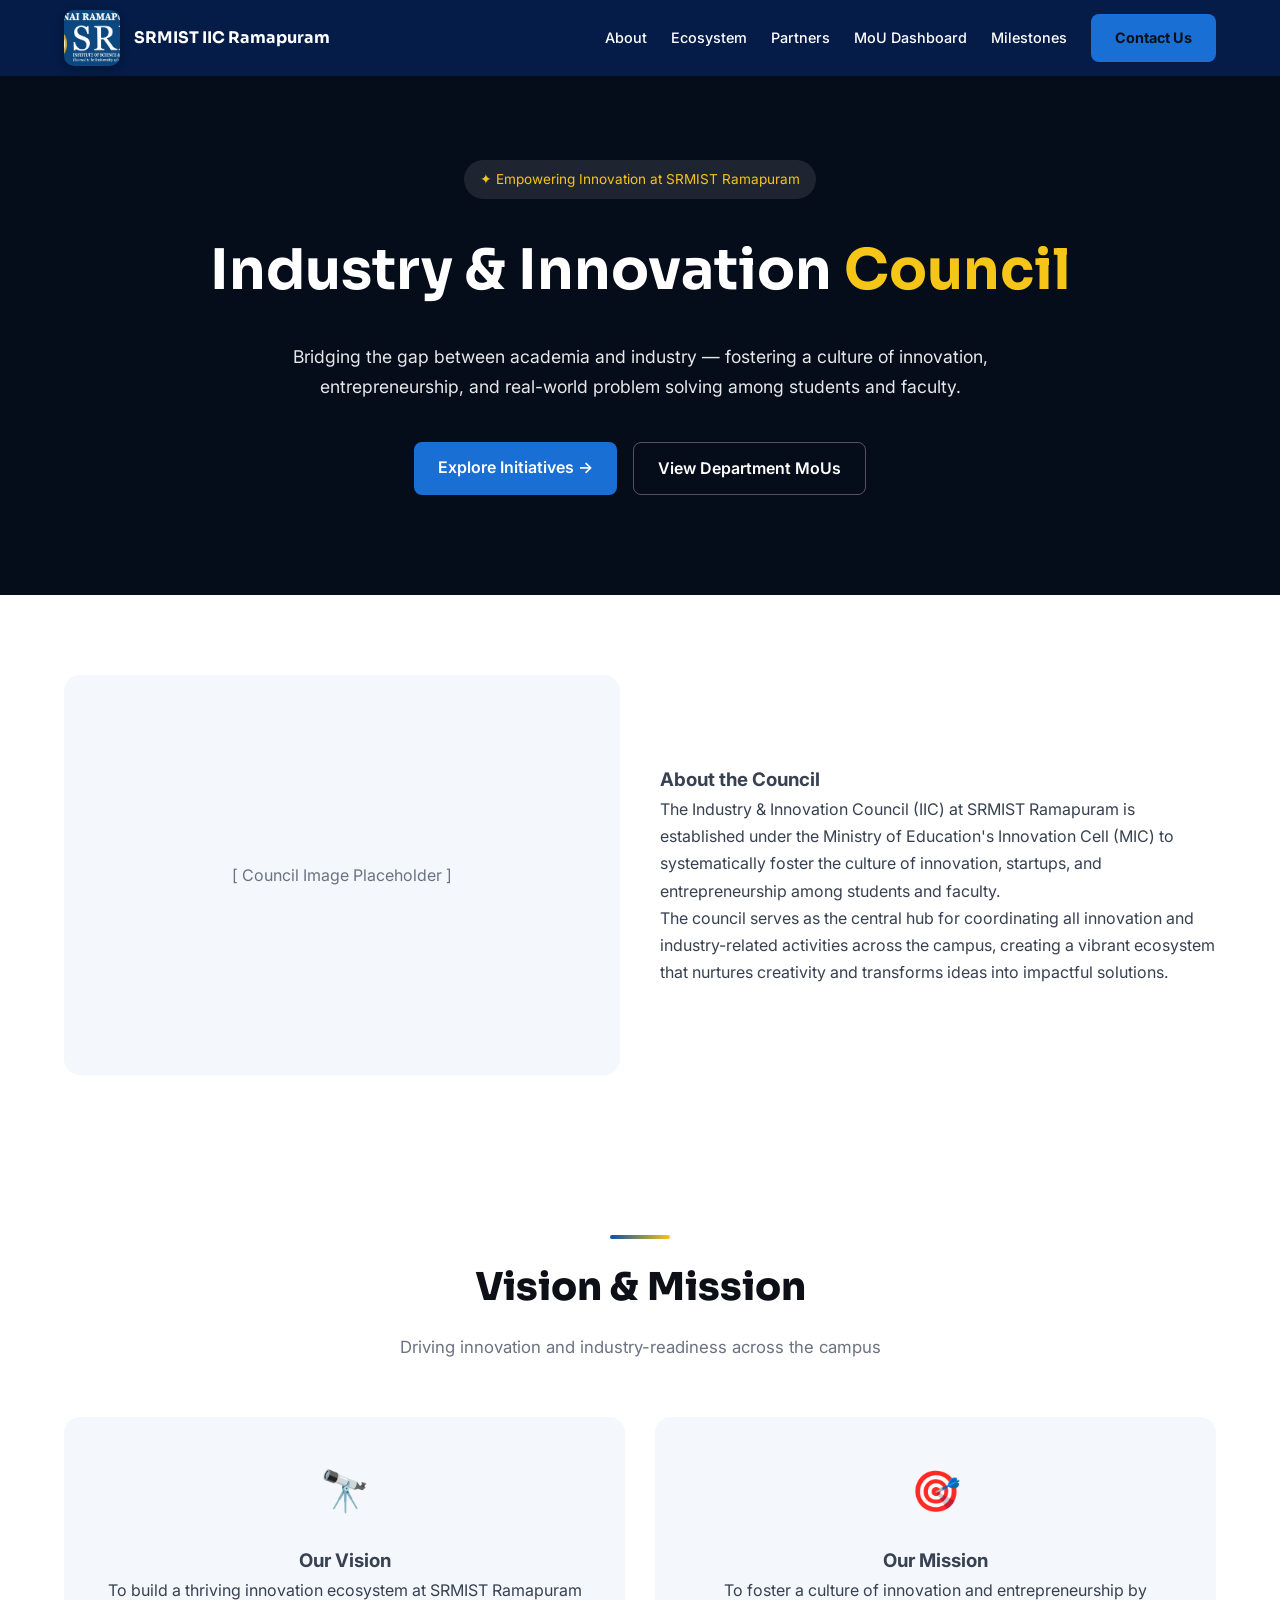
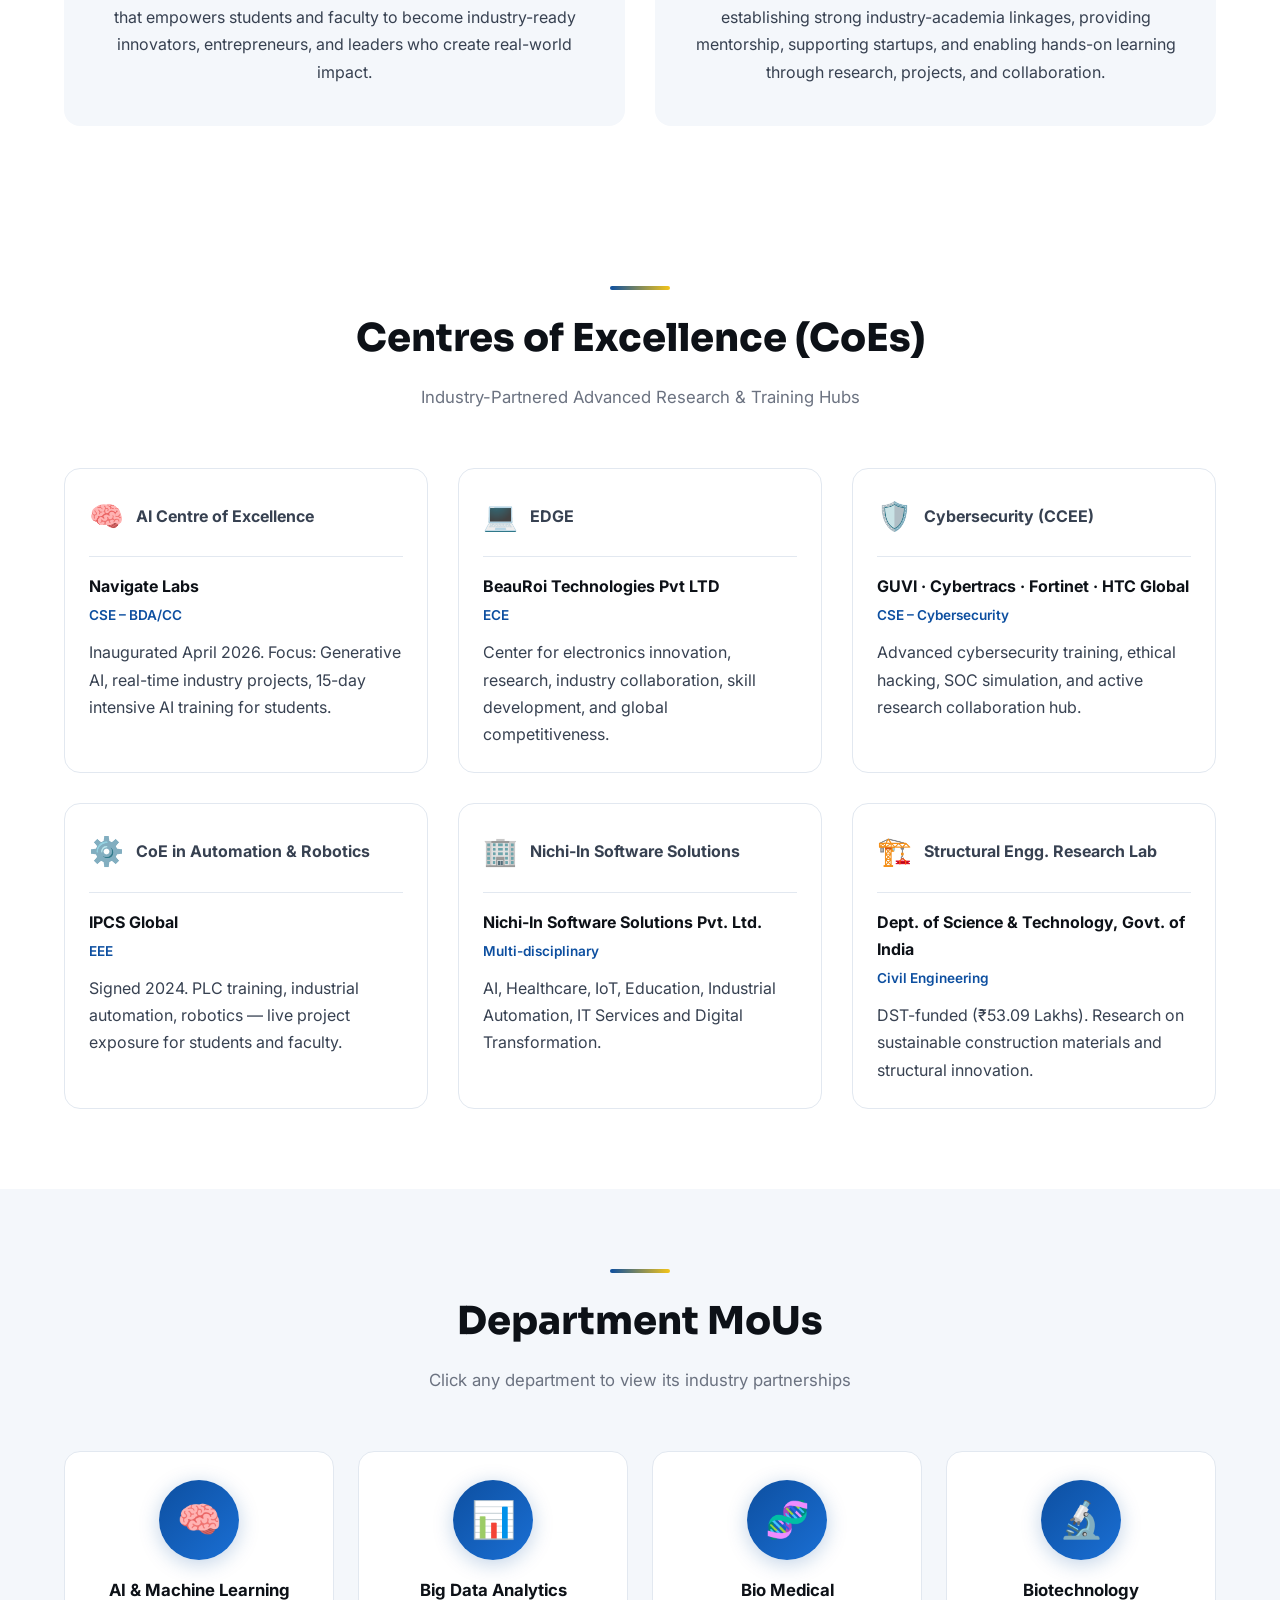
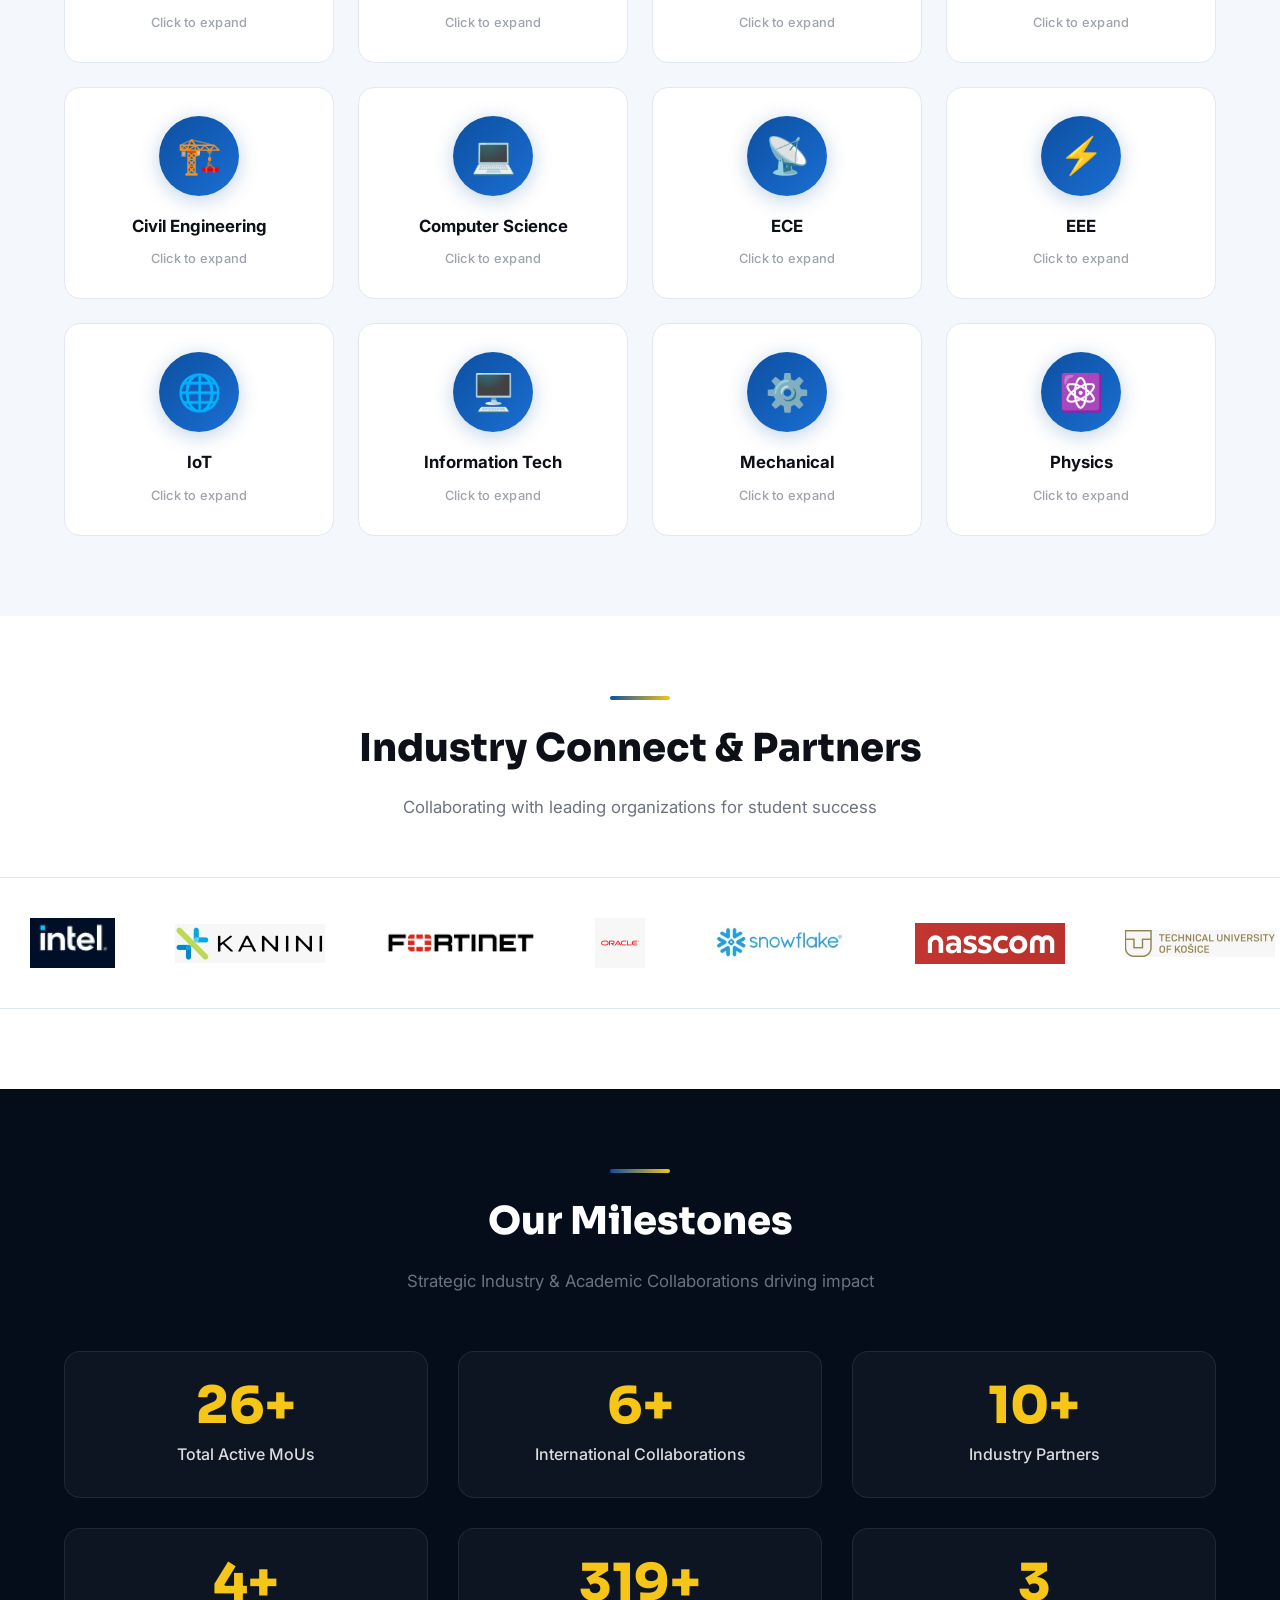
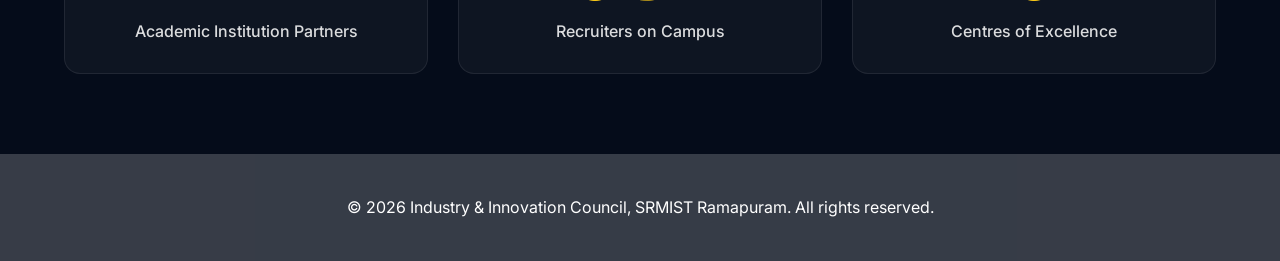
==== index.html @ f70f2ec6 "hello" ====
<!DOCTYPE html>
<html lang="en">
<head>
  <meta charset="UTF-8">
  <meta name="viewport" content="width=device-width, initial-scale=1.0">
  <title>Industry &amp; Innovation Council | SRMIST Ramapuram</title>
  <link href="https://fonts.googleapis.com/css2?family=Inter:wght@400;500;600;700&family=Sora:wght@700;800&display=swap" rel="stylesheet">
  <link rel="stylesheet" href="style.css">
</head>
<body>

  <!-- ===== NAVBAR ===== -->
  <nav class="navbar" id="navbar">
    <div class="container nav-container">
      <a href="#" class="nav-brand">
        <img src="WhatsApp Image 2026-09-23 at 2.41.13 PM.jpeg" alt="SRM Logo" class="nav-logo-img">
        <span>SRMIST IIC Ramapuram</span>
      </a>
      <div class="nav-links" id="navLinks">
        <a href="#about">About</a>
        <a href="#ecosystem">Ecosystem</a>
        <a href="#partners">Partners</a>
        <a href="#dept-dashboard">MoU Dashboard</a>
        <a href="#impact">Milestones</a>
        <a href="#contact" class="btn btn-primary nav-cta">Contact Us</a>
      </div>
    </div>
  </nav>

  <!-- ===== HERO ===== -->
  <section class="hero" id="hero">
    <div class="container">
      <div class="hero-content">
        <div class="hero-badge">✦ Empowering Innovation at SRMIST Ramapuram</div>
        <h1>Industry &amp; Innovation <span class="highlight">Council</span></h1>
        <p>Bridging the gap between academia and industry — fostering a culture of innovation, entrepreneurship, and real-world problem solving among students and faculty.</p>
        <div class="hero-buttons">
          <a href="#ecosystem" class="btn btn-primary">Explore Initiatives →</a>
          <a href="#dept-dashboard" class="btn btn-outline">View Department MoUs</a>
        </div>
      </div>
    </div>
  </section>

  <!-- ===== ABOUT ===== -->
  <section class="section about" id="about">
    <div class="container">
      <div class="about-grid">
        <div class="about-image-placeholder">[ Council Image Placeholder ]</div>
        <div class="about-text">
          <h3>About the Council</h3>
          <p>The Industry &amp; Innovation Council (IIC) at SRMIST Ramapuram is established under the Ministry of Education's Innovation Cell (MIC) to systematically foster the culture of innovation, startups, and entrepreneurship among students and faculty.</p>
          <p>The council serves as the central hub for coordinating all innovation and industry-related activities across the campus, creating a vibrant ecosystem that nurtures creativity and transforms ideas into impactful solutions.</p>
        </div>
      </div>
    </div>
  </section>

  <!-- ===== VISION & MISSION ===== -->
  <section class="section vision-mission" id="vision">
    <div class="container">
      <div class="section-header">
        <div class="accent-line"></div>
        <h2>Vision &amp; Mission</h2>
        <p>Driving innovation and industry-readiness across the campus</p>
      </div>
      <div class="vm-grid">
        <div class="vm-card">
          <div class="icon">🔭</div>
          <h3>Our Vision</h3>
          <p>To build a thriving innovation ecosystem at SRMIST Ramapuram that empowers students and faculty to become industry-ready innovators, entrepreneurs, and leaders who create real-world impact.</p>
        </div>
        <div class="vm-card">
          <div class="icon">🎯</div>
          <h3>Our Mission</h3>
          <p>To foster a culture of innovation and entrepreneurship by establishing strong industry-academia linkages, providing mentorship, supporting startups, and enabling hands-on learning through research, projects, and collaboration.</p>
        </div>
      </div>
    </div>
  </section>

  <!-- ===== ECOSYSTEM ===== -->
  <section class="section ecosystem" id="ecosystem">
    <div class="container">
      <div class="section-header">
        <div class="accent-line"></div>
        <h2>Centres of Excellence (CoEs)</h2>
        <p>Industry-Partnered Advanced Research &amp; Training Hubs</p>
      </div>
      <div class="eco-grid">
        <div class="eco-card coe-card">
          <div class="coe-header coe-purple"><div class="eco-icon">🧠</div><h4>AI Centre of Excellence</h4></div>
          <div class="coe-body"><div class="coe-partner">Navigate Labs</div><div class="coe-dept">CSE – BDA/CC</div><p>Inaugurated April 2026. Focus: Generative AI, real-time industry projects, 15-day intensive AI training for students.</p></div>
        </div>
        <div class="eco-card coe-card">
          <div class="coe-header coe-blue"><div class="eco-icon">💻</div><h4>EDGE</h4></div>
          <div class="coe-body"><div class="coe-partner">BeauRoi Technologies Pvt LTD</div><div class="coe-dept">ECE</div><p>Center for electronics innovation, research, industry collaboration, skill development, and global competitiveness.</p></div>
        </div>
        <div class="eco-card coe-card">
          <div class="coe-header coe-orange"><div class="eco-icon">🛡️</div><h4>Cybersecurity (CCEE)</h4></div>
          <div class="coe-body"><div class="coe-partner">GUVI · Cybertracs · Fortinet · HTC Global</div><div class="coe-dept">CSE – Cybersecurity</div><p>Advanced cybersecurity training, ethical hacking, SOC simulation, and active research collaboration hub.</p></div>
        </div>
        <div class="eco-card coe-card">
          <div class="coe-header coe-yellow"><div class="eco-icon">⚙️</div><h4>CoE in Automation &amp; Robotics</h4></div>
          <div class="coe-body"><div class="coe-partner">IPCS Global</div><div class="coe-dept">EEE</div><p>Signed 2024. PLC training, industrial automation, robotics — live project exposure for students and faculty.</p></div>
        </div>
        <div class="eco-card coe-card">
          <div class="coe-header coe-teal"><div class="eco-icon">🏢</div><h4>Nichi-In Software Solutions</h4></div>
          <div class="coe-body"><div class="coe-partner">Nichi-In Software Solutions Pvt. Ltd.</div><div class="coe-dept">Multi-disciplinary</div><p>AI, Healthcare, IoT, Education, Industrial Automation, IT Services and Digital Transformation.</p></div>
        </div>
        <div class="eco-card coe-card">
          <div class="coe-header coe-red"><div class="eco-icon">🏗️</div><h4>Structural Engg. Research Lab</h4></div>
          <div class="coe-body"><div class="coe-partner">Dept. of Science &amp; Technology, Govt. of India</div><div class="coe-dept">Civil Engineering</div><p>DST-funded (₹53.09 Lakhs). Research on sustainable construction materials and structural innovation.</p></div>
        </div>
      </div>
    </div>
  </section>

  <!-- ===== DEPT DASHBOARD ===== -->
  <section class="section dashboard-section" id="dept-dashboard">
    <div class="container">
      <div class="section-header">
        <div class="accent-line"></div>
        <h2>Department MoUs</h2>
        <p>Click any department to view its industry partnerships</p>
      </div>

      <div id="dept-grid-view" class="dept-card-grid">

        <!-- AIML -->
        <div class="dept-box" id="box-AIML">
          <div class="dept-box-header" onclick="toggleDeptBox('box-AIML')">
            <div class="dept-icon-circle">🧠</div>
            <h4>AI &amp; Machine Learning</h4>
            <div class="close-hint">Click to expand</div>
          </div>
          <div class="dept-expand-content">
            <div class="table-container">
              <table class="mou-table">
                <thead><tr><th>Logo</th><th>Company</th><th>About</th><th>MoU Signed</th><th>Status</th></tr></thead>
                <tbody>
                  <tr><td><img src="Images/AIML/WhatsApp Image 2026-09-23 at 12.13.36 PM.jpeg" alt="Intel"></td><td>Intel</td><td>Leading semiconductor and computing innovation.</td><td>2024</td><td><span class="status s-green">Active</span></td></tr>
                  <tr><td><img src="Images/AIML/WhatsApp Image 2026-09-23 at 12.13.44 PM (1).jpeg" alt="Kanini"></td><td>Kanini</td><td>Software solutions and digital transformation.</td><td>2025</td><td><span class="status s-green">Active</span></td></tr>
                  <tr><td><img src="Images/AIML/WhatsApp Image 2026-09-23 at 12.13.44 PM.jpeg" alt="FocusR"></td><td>FocusR</td><td>AI focused tech solutions.</td><td>2026</td><td><span class="status s-green">Active</span></td></tr>
                  <tr><td><img src="Images/AIML/WhatsApp Image 2026-09-23 at 2.12.09 PM.jpeg" alt="Zensar"></td><td>Zensar</td><td>Global IT services and consulting.</td><td>2023</td><td><span class="status s-green">Active</span></td></tr>
                </tbody>
              </table>
            </div>
          </div>
        </div>

        <!-- BDA -->
        <div class="dept-box" id="box-BDA">
          <div class="dept-box-header" onclick="toggleDeptBox('box-BDA')">
            <div class="dept-icon-circle">📊</div>
            <h4>Big Data Analytics</h4>
            <div class="close-hint">Click to expand</div>
          </div>
          <div class="dept-expand-content">
            <div class="table-container">
              <table class="mou-table">
                <thead><tr><th>Logo</th><th>Company</th><th>About</th><th>MoU Signed</th><th>Status</th></tr></thead>
                <tbody>
                  <tr><td><img src="Images/BDA/WhatsApp Image 2026-09-23 at 1.42.13 PM.jpeg" alt="BDA Partner"></td><td>BDA Partner</td><td>Specialized data solutions.</td><td>2024</td><td><span class="status s-green">Active</span></td></tr>
                  <tr><td><img src="Images/BDA/WhatsApp Image 2026-09-23 at 1.42.14 PM.jpeg" alt="IAT Solutions"></td><td>IAT Solutions</td><td>Information and analytics consulting.</td><td>2025</td><td><span class="status s-green">Active</span></td></tr>
                  <tr><td><img src="Images/BDA/WhatsApp Image 2026-09-23 at 1.57.13 PM.jpeg" alt="Snowflake"></td><td>Snowflake</td><td>Cloud data platform provider.</td><td>2026</td><td><span class="status s-green">Active</span></td></tr>
                </tbody>
              </table>
            </div>
          </div>
        </div>

        <!-- Biomedical -->
        <div class="dept-box" id="box-Biomedical">
          <div class="dept-box-header" onclick="toggleDeptBox('box-Biomedical')">
            <div class="dept-icon-circle">🧬</div>
            <h4>Bio Medical</h4>
            <div class="close-hint">Click to expand</div>
          </div>
          <div class="dept-expand-content">
            <div class="table-container">
              <table class="mou-table">
                <thead><tr><th>Logo</th><th>Company</th><th>About</th><th>MoU Signed</th><th>Status</th></tr></thead>
                <tbody>
                  <tr><td><img src="Images/bio medical/WhatsApp Image 2026-09-23 at 1.41.56 PM.jpeg" alt="Atheenapandian"></td><td>Atheenapandian</td><td>Medical technology provider.</td><td>2024</td><td><span class="status s-green">Active</span></td></tr>
                  <tr><td><img src="Images/bio medical/WhatsApp Image 2026-09-23 at 1.41.56 PM (1).jpeg" alt="Biovision"></td><td>Biovision Medical Systems</td><td>Medical imaging and solutions.</td><td>2025</td><td><span class="status s-green">Active</span></td></tr>
                  <tr><td><img src="Images/bio medical/WhatsApp Image 2026-09-23 at 1.41.57 PM.jpeg" alt="TMI Systems"></td><td>TMI Systems</td><td>Healthcare tech integration.</td><td>2026</td><td><span class="status s-green">Active</span></td></tr>
                  <tr><td><img src="Images/bio medical/WhatsApp Image 2026-09-23 at 1.41.57 PM (1).jpeg" alt="AcadiCell"></td><td>AcadiCell</td><td>Cellular research and biomedics.</td><td>2024</td><td><span class="status s-green">Active</span></td></tr>
                  <tr><td><img src="Images/bio medical/WhatsApp Image 2026-09-23 at 1.41.57 PM (2).jpeg" alt="Cyrix Healthcare"></td><td>Cyrix Healthcare</td><td>Innovative healthcare technology.</td><td>2025</td><td><span class="status s-green">Active</span></td></tr>
                </tbody>
              </table>
            </div>
          </div>
        </div>

        <!-- Biotech -->
        <div class="dept-box" id="box-Biotech">
          <div class="dept-box-header" onclick="toggleDeptBox('box-Biotech')">
            <div class="dept-icon-circle">🔬</div>
            <h4>Biotechnology</h4>
            <div class="close-hint">Click to expand</div>
          </div>
          <div class="dept-expand-content">
            <div class="table-container">
              <table class="mou-table">
                <thead><tr><th>Logo</th><th>Company</th><th>About</th><th>MoU Signed</th><th>Status</th></tr></thead>
                <tbody>
                  <tr><td><img src="Images/Biotech/WhatsApp Image 2026-09-23 at 1.41.44 PM.jpeg" alt="MTRL"></td><td>Micro Therapeutic Research Labs</td><td>Advanced therapeutic research.</td><td>2024</td><td><span class="status s-green">Active</span></td></tr>
                  <tr><td><img src="Images/Biotech/WhatsApp Image 2026-09-23 at 1.41.44 PM (1).jpeg" alt="SIM"></td><td>SIM Infosystems</td><td>Biotech information systems.</td><td>2025</td><td><span class="status s-green">Active</span></td></tr>
                  <tr><td><img src="Images/Biotech/WhatsApp Image 2026-09-23 at 1.41.45 PM.jpeg" alt="GeneX"></td><td>GeneX</td><td>Genetics and bioinformatics.</td><td>2026</td><td><span class="status s-green">Active</span></td></tr>
                  <tr><td><img src="Images/Biotech/WhatsApp Image 2026-09-23 at 1.41.45 PM (1).jpeg" alt="Bioneemtec"></td><td>Bioneemtec</td><td>Bio-agricultural technology.</td><td>2025</td><td><span class="status s-green">Active</span></td></tr>
                </tbody>
              </table>
            </div>
          </div>
        </div>

        <!-- Civil -->
        <div class="dept-box" id="box-Civil">
          <div class="dept-box-header" onclick="toggleDeptBox('box-Civil')">
            <div class="dept-icon-circle">🏗️</div>
            <h4>Civil Engineering</h4>
            <div class="close-hint">Click to expand</div>
          </div>
          <div class="dept-expand-content">
            <div class="table-container">
              <table class="mou-table">
                <thead><tr><th>Logo</th><th>Company</th><th>About</th><th>MoU Signed</th><th>Status</th></tr></thead>
                <tbody>
                  <tr><td><img src="Images/civil/WhatsApp Image 2026-09-23 at 12.03.24 PM.jpeg" alt="IIT Madras"></td><td>IIT Madras</td><td>Leading technical institute.</td><td>2024</td><td><span class="status s-green">Active</span></td></tr>
                  <tr><td><img src="Images/civil/WhatsApp Image 2026-09-23 at 12.03.24 PM (2).jpeg" alt="TN Govt"></td><td>Tamil Nadu Government</td><td>State infrastructure projects.</td><td>2025</td><td><span class="status s-green">Active</span></td></tr>
                  <tr><td><img src="Images/civil/WhatsApp Image 2026-09-23 at 12.03.24 PM (3).jpeg" alt="CMIT"></td><td>CMIT</td><td>Construction and structural testing.</td><td>2026</td><td><span class="status s-green">Active</span></td></tr>
                  <tr><td><img src="Images/civil/WhatsApp Image 2026-09-23 at 12.03.24 PM (4).jpeg" alt="Adani"></td><td>Adani</td><td>Global infrastructure conglomerate.</td><td>2025</td><td><span class="status s-green">Active</span></td></tr>
                </tbody>
              </table>
            </div>
          </div>
        </div>

        <!-- CS -->
        <div class="dept-box" id="box-CS">
          <div class="dept-box-header" onclick="toggleDeptBox('box-CS')">
            <div class="dept-icon-circle">💻</div>
            <h4>Computer Science</h4>
            <div class="close-hint">Click to expand</div>
          </div>
          <div class="dept-expand-content">
            <div class="table-container">
              <table class="mou-table">
                <thead><tr><th>Logo</th><th>Company</th><th>About</th><th>MoU Signed</th><th>Status</th></tr></thead>
                <tbody>
                  <tr><td><img src="Images/CS/WhatsApp Image 2026-09-23 at 2.02.52 PM.jpeg" alt="Fortinet"></td><td>Fortinet</td><td>Global cybersecurity leader.</td><td>2024</td><td><span class="status s-green">Active</span></td></tr>
                  <tr><td><img src="Images/CS/WhatsApp Image 2026-09-23 at 2.04.56 PM.jpeg" alt="Cybertracs"></td><td>Cybertracs</td><td>Security operations and monitoring.</td><td>2025</td><td><span class="status s-green">Active</span></td></tr>
                  <tr><td><img src="Images/CS/WhatsApp Image 2026-09-23 at 2.05.47 PM.jpeg" alt="GUVI"></td><td>GUVI</td><td>EdTech platform for tech skills.</td><td>2026</td><td><span class="status s-green">Active</span></td></tr>
                  <tr><td><img src="Images/CSBS/WhatsApp Image 2026-09-23 at 12.15.42 PM (1).jpeg" alt="RDPL"></td><td>RDPL</td><td>Business systems solutions.</td><td>2025</td><td><span class="status s-green">Active</span></td></tr>
                  <tr><td><img src="Images/CSC/WhatsApp Image 2026-09-23 at 2.11.23 PM.jpeg" alt="ATRIBS"></td><td>ATRIBS</td><td>Software consulting group.</td><td>2025</td><td><span class="status s-green">Active</span></td></tr>
                </tbody>
              </table>
            </div>
          </div>
        </div>

        <!-- ECE -->
        <div class="dept-box" id="box-ECE">
          <div class="dept-box-header" onclick="toggleDeptBox('box-ECE')">
            <div class="dept-icon-circle">📡</div>
            <h4>ECE</h4>
            <div class="close-hint">Click to expand</div>
          </div>
          <div class="dept-expand-content">
            <div class="table-container">
              <table class="mou-table">
                <thead><tr><th>Logo</th><th>Company</th><th>About</th><th>MoU Signed</th><th>Status</th></tr></thead>
                <tbody>
                  <tr><td><img src="Images/ECE/WhatsApp Image 2026-09-23 at 1.42.24 PM.jpeg" alt="Nasscom Foundation"></td><td>Nasscom Foundation</td><td>Tech industry association body.</td><td>2024</td><td><span class="status s-green">Active</span></td></tr>
                  <tr><td><img src="Images/ECE/WhatsApp Image 2026-09-23 at 1.47.58 PM.jpeg" alt="BlueCloud"></td><td>BlueCloud</td><td>Cloud and communication networks.</td><td>2025</td><td><span class="status s-green">Active</span></td></tr>
                </tbody>
              </table>
            </div>
          </div>
        </div>

        <!-- EEE -->
        <div class="dept-box" id="box-EEE">
          <div class="dept-box-header" onclick="toggleDeptBox('box-EEE')">
            <div class="dept-icon-circle">⚡</div>
            <h4>EEE</h4>
            <div class="close-hint">Click to expand</div>
          </div>
          <div class="dept-expand-content">
            <div class="table-container">
              <table class="mou-table">
                <thead><tr><th>Logo</th><th>Company</th><th>About</th><th>MoU Signed</th><th>Status</th></tr></thead>
                <tbody>
                  <tr><td><img src="Images/EEE/Nasscon.jpeg" alt="Nasscom"></td><td>Nasscom</td><td>Tech industry association body.</td><td>2023</td><td><span class="status s-green">Active</span></td></tr>
                  <tr><td><img src="Images/EEE/retech.jpeg" alt="Retech"></td><td>Retech Solutions</td><td>Electrical tech services.</td><td>2024</td><td><span class="status s-green">Active</span></td></tr>
                  <tr><td><img src="Images/EEE/WhatsApp Image 2026-09-23 at 1.42.33 PM.jpeg" alt="Epical"></td><td>Epical Layouts</td><td>PCB and circuit layouts.</td><td>2024</td><td><span class="status s-green">Active</span></td></tr>
                  <tr><td><img src="Images/EEE/WhatsApp Image 2026-09-23 at 1.42.33 PM (1).jpeg" alt="BeauRoi"></td><td>BeauRoi</td><td>Automation and manufacturing.</td><td>2025</td><td><span class="status s-green">Active</span></td></tr>
                  <tr><td><img src="Images/EEE/WhatsApp Image 2026-09-23 at 1.42.33 PM (2).jpeg" alt="Elmec"></td><td>Elmec Speciality Heaters</td><td>Industrial heating solutions.</td><td>2025</td><td><span class="status s-green">Active</span></td></tr>
                  <tr><td><img src="Images/EEE/WhatsApp Image 2026-09-23 at 1.42.33 PM (3).jpeg" alt="BSNL"></td><td>BSNL</td><td>Telecom network operator.</td><td>2023</td><td><span class="status s-green">Active</span></td></tr>
                  <tr><td><img src="Images/EEE/WhatsApp Image 2026-09-23 at 1.42.34 PM.jpeg" alt="MiBot"></td><td>MiBot Ventures</td><td>Robotics hardware solutions.</td><td>2026</td><td><span class="status s-green">Active</span></td></tr>
                  <tr><td><img src="Images/EEE/WhatsApp Image 2026-09-23 at 1.42.34 PM (2).jpeg" alt="BuSoft"></td><td>BuSoft Tech</td><td>Embedded systems tech.</td><td>2026</td><td><span class="status s-green">Active</span></td></tr>
                  <tr><td><img src="Images/EEE/WhatsApp Image 2026-09-23 at 1.42.35 PM.jpeg" alt="AGIIT"></td><td>AGIIT</td><td>Industrial tech training.</td><td>2025</td><td><span class="status s-green">Active</span></td></tr>
                  <tr><td><img src="Images/EEE/WhatsApp Image 2026-09-23 at 1.42.35 PM (1).jpeg" alt="IPCS Global"></td><td>IPCS Global</td><td>Industrial automation hub.</td><td>2024</td><td><span class="status s-green">Active</span></td></tr>
                </tbody>
              </table>
            </div>
          </div>
        </div>

        <!-- IOT -->
        <div class="dept-box" id="box-IOT">
          <div class="dept-box-header" onclick="toggleDeptBox('box-IOT')">
            <div class="dept-icon-circle">🌐</div>
            <h4>IoT</h4>
            <div class="close-hint">Click to expand</div>
          </div>
          <div class="dept-expand-content">
            <div class="table-container">
              <table class="mou-table">
                <thead><tr><th>Logo</th><th>Company</th><th>About</th><th>MoU Signed</th><th>Status</th></tr></thead>
                <tbody>
                  <tr><td><img src="Images/IOT/WhatsApp Image 2026-09-23 at 12.15.42 PM.jpeg" alt="XYMA"></td><td>XYMA Analytics</td><td>Industrial IoT and sensor tech.</td><td>2025</td><td><span class="status s-green">Active</span></td></tr>
                </tbody>
              </table>
            </div>
          </div>
        </div>

        <!-- IT -->
        <div class="dept-box" id="box-IT">
          <div class="dept-box-header" onclick="toggleDeptBox('box-IT')">
            <div class="dept-icon-circle">🖥️</div>
            <h4>Information Tech</h4>
            <div class="close-hint">Click to expand</div>
          </div>
          <div class="dept-expand-content">
            <div class="table-container">
              <table class="mou-table">
                <thead><tr><th>Logo</th><th>Company</th><th>About</th><th>MoU Signed</th><th>Status</th></tr></thead>
                <tbody>
                  <tr><td><img src="Images/IT/WhatsApp Image 2026-09-23 at 1.56.47 PM.jpeg" alt="Oracle"></td><td>Oracle</td><td>Global cloud and database leader.</td><td>2024</td><td><span class="status s-green">Active</span></td></tr>
                  <tr><td><img src="Images/IT/WhatsApp Image 2026-09-23 at 12.18.39 PM.jpeg" alt="Snowflake"></td><td>Snowflake</td><td>Cloud data platform.</td><td>2025</td><td><span class="status s-green">Active</span></td></tr>
                  <tr><td><img src="Images/IT/WhatsApp Image 2026-09-23 at 12.21.46 PM.jpeg" alt="Genesys"></td><td>Genesys</td><td>Customer experience software.</td><td>2024</td><td><span class="status s-green">Active</span></td></tr>
                  <tr><td><img src="Images/IT/WhatsApp Image 2026-09-23 at 12.21.46 PM (2).jpeg" alt="MongoDB"></td><td>MongoDB</td><td>NoSQL database technology.</td><td>2025</td><td><span class="status s-green">Active</span></td></tr>
                  <tr><td><img src="Images/IT/WhatsApp Image 2026-09-23 at 12.21.46 PM (3).jpeg" alt="NIELIT"></td><td>NIELIT</td><td>National tech certification.</td><td>2026</td><td><span class="status s-green">Active</span></td></tr>
                  <tr><td><img src="Images/IT/WhatsApp Image 2026-09-23 at 12.21.46 PM (4).jpeg" alt="Samsung Research"></td><td>Samsung Research</td><td>R&amp;D center for Samsung electronics.</td><td>2023</td><td><span class="status s-green">Active</span></td></tr>
                </tbody>
              </table>
            </div>
          </div>
        </div>

        <!-- Mech -->
        <div class="dept-box" id="box-Mech">
          <div class="dept-box-header" onclick="toggleDeptBox('box-Mech')">
            <div class="dept-icon-circle">⚙️</div>
            <h4>Mechanical</h4>
            <div class="close-hint">Click to expand</div>
          </div>
          <div class="dept-expand-content">
            <div class="table-container">
              <table class="mou-table">
                <thead><tr><th>Logo</th><th>Company</th><th>About</th><th>MoU Signed</th><th>Status</th></tr></thead>
                <tbody>
                  <tr><td><img src="Images/Mech/WhatsApp Image 2026-09-23 at 12.08.47 PM.jpeg" alt="TU Kosice"></td><td>Technical University of Košice</td><td>International academic collaboration.</td><td>2023</td><td><span class="status s-green">Active</span></td></tr>
                  <tr><td><img src="Images/Mech/WhatsApp Image 2026-09-23 at 12.08.47 PM (1).jpeg" alt="EMLR"></td><td>EMLR</td><td>Mechanical R&amp;D solutions.</td><td>2024</td><td><span class="status s-green">Active</span></td></tr>
                  <tr><td><img src="Images/Mech/WhatsApp Image 2026-09-23 at 12.08.47 PM (2).jpeg" alt="Zikshaa"></td><td>Zikshaa</td><td>Skill training in engineering.</td><td>2025</td><td><span class="status s-green">Active</span></td></tr>
                  <tr><td><img src="Images/Mech/WhatsApp Image 2026-09-23 at 12.08.47 PM (3).jpeg" alt="CMTI"></td><td>Central Mfg Technology Institute</td><td>Advanced manufacturing tech.</td><td>2026</td><td><span class="status s-green">Active</span></td></tr>
                </tbody>
              </table>
            </div>
          </div>
        </div>

        <!-- Physics -->
        <div class="dept-box" id="box-Physics">
          <div class="dept-box-header" onclick="toggleDeptBox('box-Physics')">
            <div class="dept-icon-circle">⚛️</div>
            <h4>Physics</h4>
            <div class="close-hint">Click to expand</div>
          </div>
          <div class="dept-expand-content">
            <div class="table-container">
              <table class="mou-table">
                <thead><tr><th>Logo</th><th>Company</th><th>About</th><th>MoU Signed</th><th>Status</th></tr></thead>
                <tbody>
                  <tr><td><img src="Images/Physics/WhatsApp Image 2026-09-23 at 2.09.18 PM.jpeg" alt="IISc"></td><td>Indian Institute of Science</td><td>Premier scientific research institution.</td><td>2024</td><td><span class="status s-green">Active</span></td></tr>
                </tbody>
              </table>
            </div>
          </div>
        </div>

      </div><!-- end dept-card-grid -->
    </div>
  </section>

  <!-- ===== PARTNERS MARQUEE ===== -->
  <section class="section partners" id="partners">
    <div class="container">
      <div class="section-header">
        <div class="accent-line"></div>
        <h2>Industry Connect &amp; Partners</h2>
        <p>Collaborating with leading organizations for student success</p>
      </div>
    </div>
    <div class="marquee-wrapper">
      <div class="marquee-track marquee-left">
        <div class="marquee-content">
          <div class="partner-logo"><img src="Images/AIML/WhatsApp Image 2026-09-23 at 12.13.36 PM.jpeg" alt="Intel"></div>
          <div class="partner-logo"><img src="Images/AIML/WhatsApp Image 2026-09-23 at 12.13.44 PM (1).jpeg" alt="Kanini"></div>
          <div class="partner-logo"><img src="Images/CS/WhatsApp Image 2026-09-23 at 2.02.52 PM.jpeg" alt="Fortinet"></div>
          <div class="partner-logo"><img src="Images/IT/WhatsApp Image 2026-09-23 at 1.56.47 PM.jpeg" alt="Oracle"></div>
          <div class="partner-logo"><img src="Images/IT/WhatsApp Image 2026-09-23 at 12.18.39 PM.jpeg" alt="Snowflake"></div>
          <div class="partner-logo"><img src="Images/EEE/Nasscon.jpeg" alt="Nasscom"></div>
          <div class="partner-logo"><img src="Images/Mech/WhatsApp Image 2026-09-23 at 12.08.47 PM.jpeg" alt="TU Kosice"></div>
        </div>
        <div class="marquee-content" aria-hidden="true">
          <div class="partner-logo"><img src="Images/AIML/WhatsApp Image 2026-09-23 at 12.13.36 PM.jpeg" alt="Intel"></div>
          <div class="partner-logo"><img src="Images/AIML/WhatsApp Image 2026-09-23 at 12.13.44 PM (1).jpeg" alt="Kanini"></div>
          <div class="partner-logo"><img src="Images/CS/WhatsApp Image 2026-09-23 at 2.02.52 PM.jpeg" alt="Fortinet"></div>
          <div class="partner-logo"><img src="Images/IT/WhatsApp Image 2026-09-23 at 1.56.47 PM.jpeg" alt="Oracle"></div>
          <div class="partner-logo"><img src="Images/IT/WhatsApp Image 2026-09-23 at 12.18.39 PM.jpeg" alt="Snowflake"></div>
          <div class="partner-logo"><img src="Images/EEE/Nasscon.jpeg" alt="Nasscom"></div>
          <div class="partner-logo"><img src="Images/Mech/WhatsApp Image 2026-09-23 at 12.08.47 PM.jpeg" alt="TU Kosice"></div>
        </div>
      </div>
    </div>
  </section>

  <!-- ===== IMPACT ===== -->
  <section class="section impact" id="impact">
    <div class="container">
      <div class="section-header">
        <div class="accent-line"></div>
        <h2>Our Milestones</h2>
        <p>Strategic Industry &amp; Academic Collaborations driving impact</p>
      </div>
      <div class="impact-grid">
        <div class="impact-item"><div class="impact-number" data-target="50" data-suffix="+">0</div><div class="impact-label">Total Active MoUs</div></div>
        <div class="impact-item"><div class="impact-number" data-target="12" data-suffix="+">0</div><div class="impact-label">International Collaborations</div></div>
        <div class="impact-item"><div class="impact-number" data-target="20" data-suffix="+">0</div><div class="impact-label">Industry Partners</div></div>
        <div class="impact-item"><div class="impact-number" data-target="8" data-suffix="+">0</div><div class="impact-label">Academic Institution Partners</div></div>
        <div class="impact-item"><div class="impact-number" data-target="625" data-suffix="+">0</div><div class="impact-label">Recruiters on Campus</div></div>
        <div class="impact-item"><div class="impact-number" data-target="6" data-suffix="">0</div><div class="impact-label">Centres of Excellence</div></div>
      </div>
    </div>
  </section>

  <!-- ===== FOOTER ===== -->
  <footer class="footer">
    <div class="container">
      <p>&copy; 2026 Industry &amp; Innovation Council, SRMIST Ramapuram. All rights reserved.</p>
    </div>
  </footer>

  <script src="script.js"></script>
</body>
</html>
---- style.css ----
/* ===== VARIABLES ===== */
:root {
  --primary: #0D4FA0;
  --primary-dark: #061E4A;
  --primary-light: #1A6FD4;
  --accent: #F5C518;
  --dark-bg: #050C1A;
  --light-bg: #F4F7FB;
  --white: #FFFFFF;
  --text-dark: #0D1117;
  --text-body: #374151;
  --text-muted: #6B7280;
  --border: #E2E8F0;
  --navy: #10243e;
  --blue: #2563eb;
  --green: #16a34a;
}

* { box-sizing: border-box; margin: 0; padding: 0; }
html { scroll-behavior: smooth; font-size: 16px; }
body { font-family: 'Inter', sans-serif; color: var(--text-body); background: var(--white); line-height: 1.7; overflow-x: hidden; }
a { text-decoration: none; color: inherit; transition: 0.3s; }
img { max-width: 100%; display: block; }

.container { max-width: 1200px; margin: 0 auto; padding: 0 24px; }
.section { padding: 80px 0; }
.section-header { text-align: center; margin-bottom: 56px; }
.section-header h2 { font-family: 'Sora', sans-serif; font-size: 2.4rem; font-weight: 800; color: var(--text-dark); margin-bottom: 12px; }
.section-header .accent-line { width: 60px; height: 4px; background: linear-gradient(90deg, var(--primary), var(--accent)); margin: 0 auto 16px; border-radius: 2px; }
.section-header p { color: var(--text-muted); font-size: 1.05rem; }

/* ===== NAVBAR ===== */
.navbar { position: fixed; top: 0; left: 0; width: 100%; z-index: 1000; background: rgba(6, 30, 74, 0.96); padding: 10px 0; }
.nav-container { display: flex; justify-content: space-between; align-items: center; }
.nav-brand { display: flex; align-items: center; gap: 14px; color: #fff; font-weight: 700; font-family: 'Sora', sans-serif; }
.nav-logo-img { width: 56px; height: 56px; border-radius: 10px; object-fit: cover; box-shadow: 0 2px 10px rgba(0,0,0,0.3); }
.nav-links { display: flex; gap: 24px; align-items: center; }
.nav-links a { color: #fff; font-size: 0.9rem; font-weight: 500; }
.nav-links a:hover { color: var(--accent); }
.nav-cta { background: var(--accent); color: var(--text-dark) !important; padding: 8px 16px; border-radius: 6px; font-weight: 700 !important; }

/* ===== HERO ===== */
.hero { padding: 160px 0 100px; background: var(--dark-bg); color: #fff; text-align: center; }
.hero-badge { display: inline-block; padding: 8px 16px; background: rgba(255,255,255,0.1); border-radius: 50px; font-size: 0.85rem; margin-bottom: 24px; color: var(--accent); }
.hero h1 { font-family: 'Sora', sans-serif; font-size: 3.5rem; margin-bottom: 24px; }
.hero .highlight { color: var(--accent); }
.hero p { max-width: 700px; margin: 0 auto 40px; font-size: 1.1rem; opacity: 0.9; }
.btn { display: inline-block; padding: 12px 24px; border-radius: 8px; font-weight: 600; cursor: pointer; border: none; }
.btn-primary { background: var(--primary-light); color: #fff; }
.btn-outline { background: transparent; border: 1px solid rgba(255,255,255,0.3); color: #fff; }
.hero-buttons { display: flex; gap: 16px; justify-content: center; }

/* ===== GRIDS ===== */
.about-grid { display: grid; grid-template-columns: 1fr 1fr; gap: 40px; align-items: center; }
.about-image-placeholder { height: 400px; background: var(--light-bg); border-radius: 16px; display: grid; place-items: center; color: var(--text-muted); }
.vm-grid { display: grid; grid-template-columns: 1fr 1fr; gap: 30px; }
.vm-card { background: var(--light-bg); padding: 40px; border-radius: 16px; text-align: center; }
.vm-card .icon { font-size: 40px; margin-bottom: 20px; }
.eco-grid { display: grid; grid-template-columns: repeat(auto-fit, minmax(300px, 1fr)); gap: 30px; }
.eco-card { background: #fff; border: 1px solid var(--border); border-radius: 16px; padding: 24px; transition: 0.3s; }
.eco-card:hover { transform: translateY(-5px); box-shadow: 0 10px 30px rgba(0,0,0,0.05); }
.coe-header { display: flex; align-items: center; gap: 12px; margin-bottom: 16px; padding-bottom: 16px; border-bottom: 1px solid var(--border); }
.eco-icon { font-size: 28px; }
.coe-partner { font-weight: 700; color: var(--text-dark); margin-bottom: 4px; }
.coe-dept { font-size: 0.85rem; color: var(--primary); font-weight: 600; margin-bottom: 12px; }

/* ===== DASHBOARD SECTION ===== */
.dashboard-section { background: var(--light-bg); }
.dashboard-wrapper { display: flex; gap: 24px; background: #fff; border: 1px solid var(--border); border-radius: 16px; min-height: 500px; overflow: hidden;}
.dashboard-sidebar { width: 250px; background: #fff; border-right: 1px solid var(--border); padding: 20px 10px; }
.dept-nav { padding: 12px 16px; border-radius: 8px; margin-bottom: 8px; cursor: pointer; font-size: 0.9rem; font-weight: 600; color: var(--text-body); transition: 0.2s; }
.dept-nav:hover, .dept-nav.active { background: #eaf1ff; color: var(--blue); }
.dashboard-content { flex: 1; padding: 30px; }
.dept-pane.hidden { display: none; }
.dept-pane h3 { color: var(--navy); margin-bottom: 20px; font-size: 1.5rem; border-bottom: 1px solid var(--border); padding-bottom: 10px;}
.table-container { overflow-x: auto; }
.mou-table { width: 100%; border-collapse: collapse; font-size: 0.9rem; }
.mou-table th { text-align: left; background: #f8fafc; color: var(--text-muted); font-weight: 600; padding: 12px 16px; border-bottom: 2px solid var(--border); }
.mou-table td { padding: 12px 16px; border-bottom: 1px solid var(--border); vertical-align: middle; }
.mou-table img { max-width: 60px; max-height: 40px; object-fit: contain; border-radius: 4px; }
.status { display: inline-flex; padding: 4px 10px; border-radius: 20px; font-size: 0.75rem; font-weight: 700; }
.s-green { background: #dcfce7; color: #166534; }

/* ===== MARQUEE ===== */
.marquee-wrapper { overflow: hidden; background: #fff; padding: 40px 0; border-top: 1px solid var(--border); border-bottom: 1px solid var(--border); }
.marquee-track { display: flex; width: max-content; }
.marquee-left { animation: scroll-left 30s linear infinite; }
.marquee-content { display: flex; gap: 60px; padding: 0 30px; align-items: center; }
.partner-logo img { height: 50px; object-fit: contain; max-width: 150px; transition: 0.3s; }
.partner-logo img:hover { transform: scale(1.08); }
@keyframes scroll-left { 0% { transform: translateX(0); } 100% { transform: translateX(-50%); } }

/* ===== IMPACT & PROJECTS ===== */
.impact { background: var(--dark-bg); color: #fff; }
.impact .section-header h2 { color: #fff; }
.impact-grid { display: grid; grid-template-columns: repeat(3, 1fr); gap: 30px; text-align: center; }
.impact-item { padding: 28px 20px; border: 1px solid rgba(255,255,255,0.08); border-radius: 16px; background: rgba(255,255,255,0.04); transition: transform 0.3s, box-shadow 0.3s; }
.impact-item:hover { transform: translateY(-4px); box-shadow: 0 8px 32px rgba(245,197,24,0.1); }
.impact-number {
  font-size: 3.2rem;
  font-weight: 800;
  font-family: 'Sora', sans-serif;
  color: var(--accent);
  display: inline-block;
  line-height: 1;
  transition: opacity 0.3s;
}
.impact-label { font-size: 1rem; opacity: 0.85; margin-top: 10px; font-weight: 500; }

.projects-grid { display: grid; grid-template-columns: repeat(2, 1fr); gap: 30px; }
.project-card { border: 1px solid var(--border); border-radius: 16px; padding: 30px; display: flex; gap: 20px; align-items: flex-start;}
.project-img-placeholder { font-size: 40px; }
.project-card h4 { font-size: 1.2rem; margin-bottom: 8px; color: var(--text-dark); }

.footer { background: var(--dark-bg); color: #fff; padding: 40px 0; text-align: center; opacity: 0.8; }

/* ===== DEPT GRID ===== */
.dept-card-grid {
  display: grid;
  grid-template-columns: repeat(4, 1fr);
  gap: 24px;
  transition: all 0.5s cubic-bezier(0.4, 0, 0.2, 1);
}

/* Normal card state */
.dept-box {
  background: #fff;
  border: 1px solid var(--border);
  border-radius: 16px;
  padding: 28px 20px;
  cursor: pointer;
  transition: transform 0.35s cubic-bezier(0.4, 0, 0.2, 1),
              box-shadow 0.35s cubic-bezier(0.4, 0, 0.2, 1),
              border-color 0.35s ease,
              opacity 0.35s ease;
  overflow: hidden;
  transform-origin: top center;
}

.dept-box:not(.expanded):hover {
  transform: translateY(-6px);
  box-shadow: 0 16px 40px rgba(13, 79, 160, 0.12);
  border-color: var(--primary);
}

/* Cards that are "pushed aside" when another expands */
.dept-box.collapsed {
  opacity: 0;
  transform: scale(0.92);
  pointer-events: none;
}

/* CARD HEADER (icon + title row) */
.dept-box-header {
  display: flex;
  flex-direction: column;
  align-items: center;
  text-align: center;
  cursor: pointer;
  transition: all 0.4s cubic-bezier(0.4, 0, 0.2, 1);
}

.dept-icon-circle {
  width: 80px;
  height: 80px;
  margin: 0 auto 16px;
  background: linear-gradient(135deg, var(--primary), var(--primary-light));
  color: #fff;
  border-radius: 50%;
  display: grid;
  place-items: center;
  font-size: 36px;
  box-shadow: 0 4px 20px rgba(13, 79, 160, 0.25);
  transition: all 0.4s cubic-bezier(0.4, 0, 0.2, 1);
  flex-shrink: 0;
}

.dept-box h4 {
  color: var(--text-dark);
  font-size: 1.05rem;
  font-weight: 700;
  margin: 0 0 8px;
  transition: all 0.4s cubic-bezier(0.4, 0, 0.2, 1);
}

.close-hint {
  font-size: 0.8rem;
  color: var(--text-muted);
  opacity: 0.65;
  font-weight: 500;
  transition: all 0.3s ease;
  letter-spacing: 0.02em;
}

/* Expandable content wrapper — CLOSED by default */
.dept-expand-content {
  max-height: 0;
  opacity: 0;
  overflow: hidden;
  transition: max-height 0.55s cubic-bezier(0.4, 0, 0.2, 1),
              opacity 0.4s ease 0.1s;
  will-change: max-height, opacity;
}

/* Cards that fade when another is expanded */
.dept-box.faded {
  opacity: 0.25;
  transform: scale(0.96);
  pointer-events: none;
}

/* ─── EXPANDED STATE ─── */
.dept-box.expanded {
  grid-column: 1 / -1;
  box-shadow: 0 20px 60px rgba(13, 79, 160, 0.14);
  border-color: var(--primary);
  padding: 32px;
  cursor: default;
}

.dept-box.expanded .dept-box-header {
  flex-direction: row;
  align-items: center;
  justify-content: flex-start;
  text-align: left;
  padding-bottom: 20px;
  margin-bottom: 24px;
  border-bottom: 1px solid var(--border);
  cursor: pointer;
}

.dept-box.expanded .dept-icon-circle {
  width: 56px;
  height: 56px;
  font-size: 26px;
  margin: 0 18px 0 0;
}

.dept-box.expanded h4 {
  font-size: 1.5rem;
  margin: 0;
  flex: 1;
}

.dept-box.expanded .close-hint {
  opacity: 1;
  color: var(--primary);
  font-size: 0.85rem;
  font-weight: 600;
  margin-left: auto;
  padding: 6px 14px;
  border: 1.5px solid var(--primary);
  border-radius: 20px;
  white-space: nowrap;
}

/* Content revealed when expanded */
.dept-box.expanded .dept-expand-content {
  max-height: 3000px;
  opacity: 1;
}
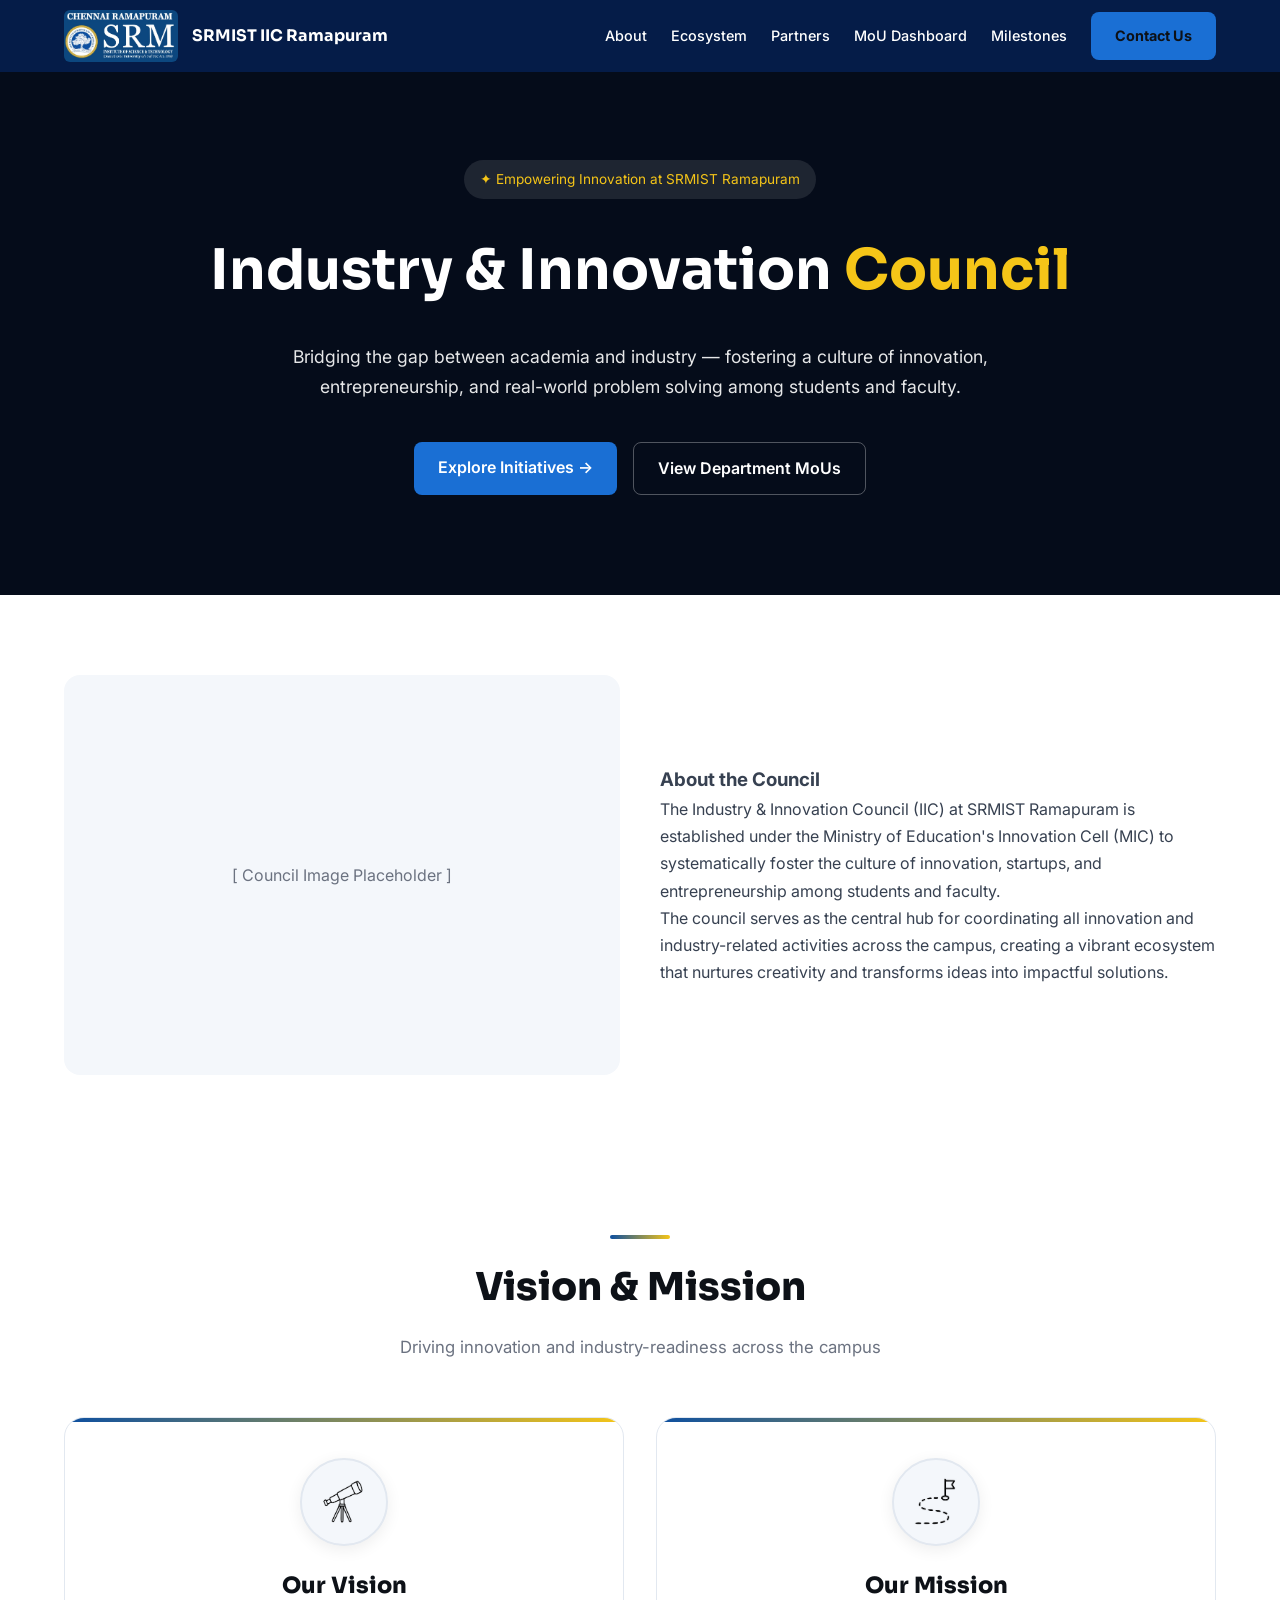
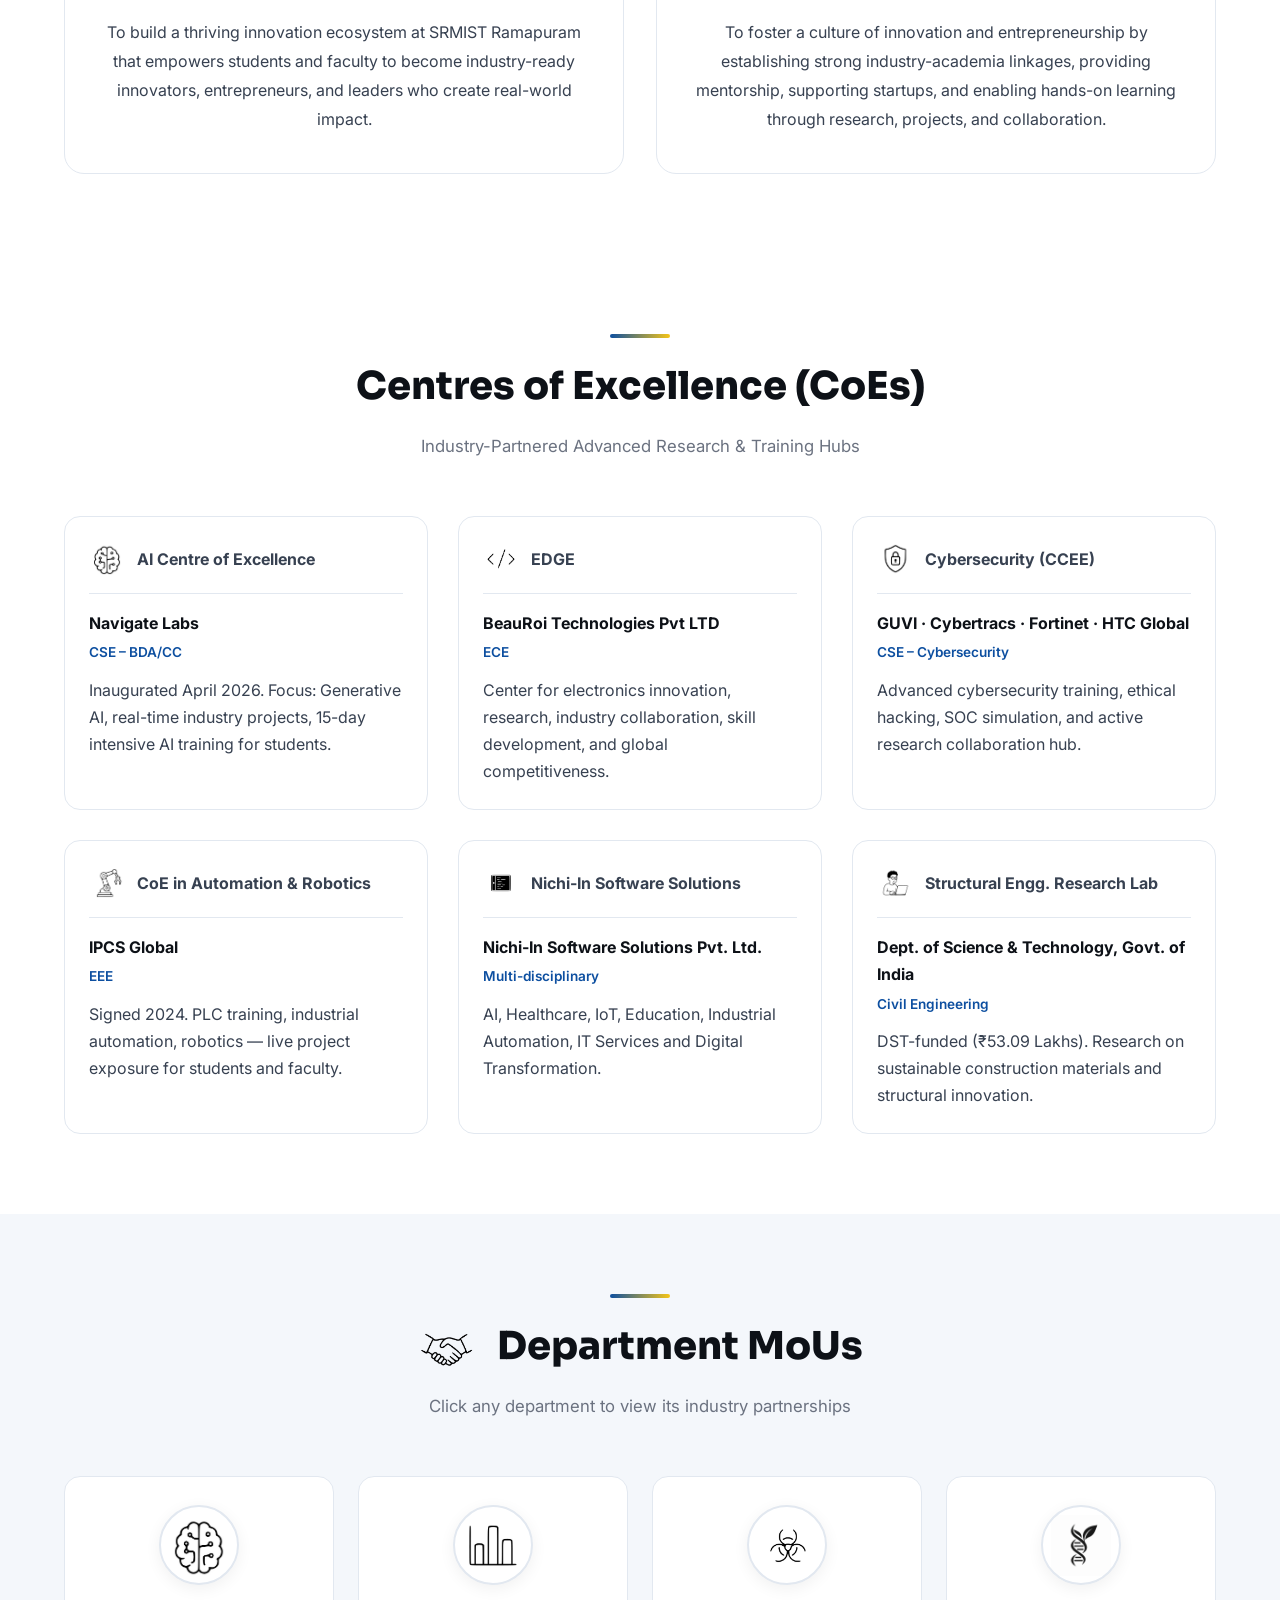
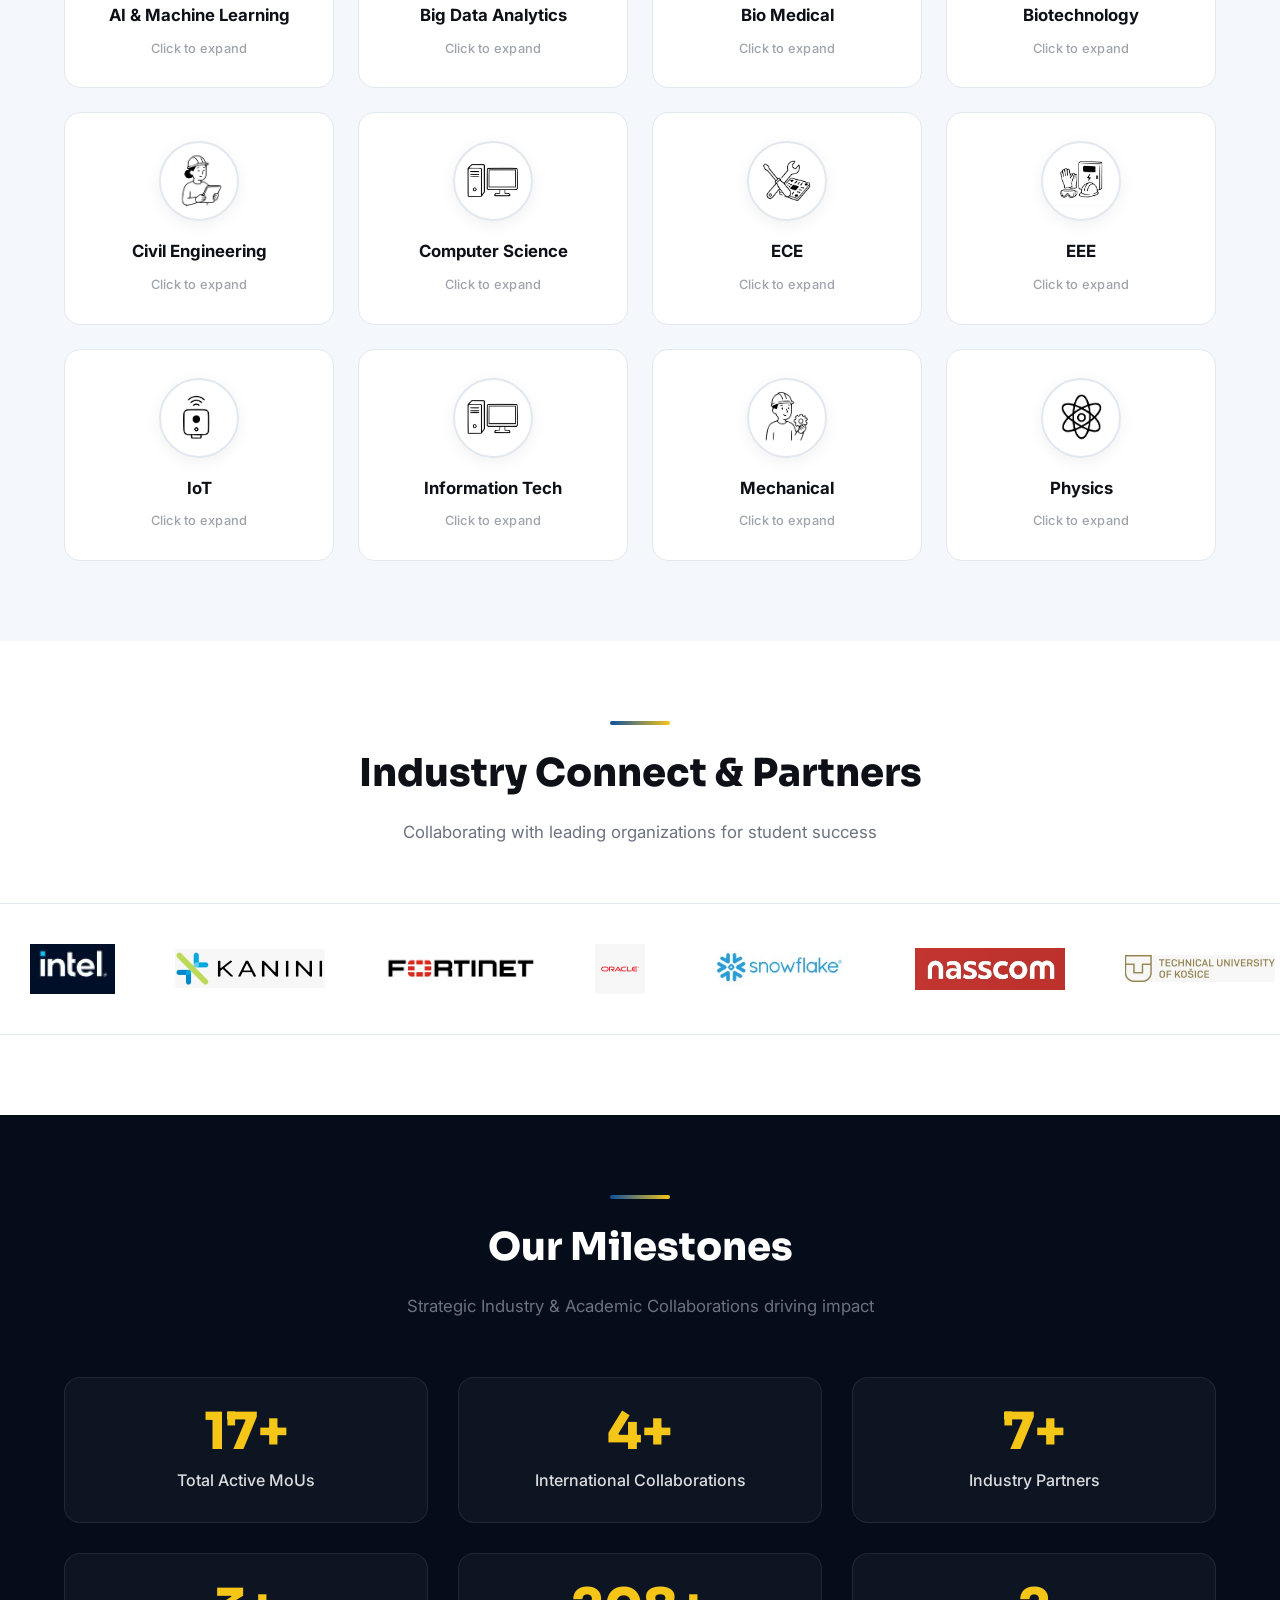
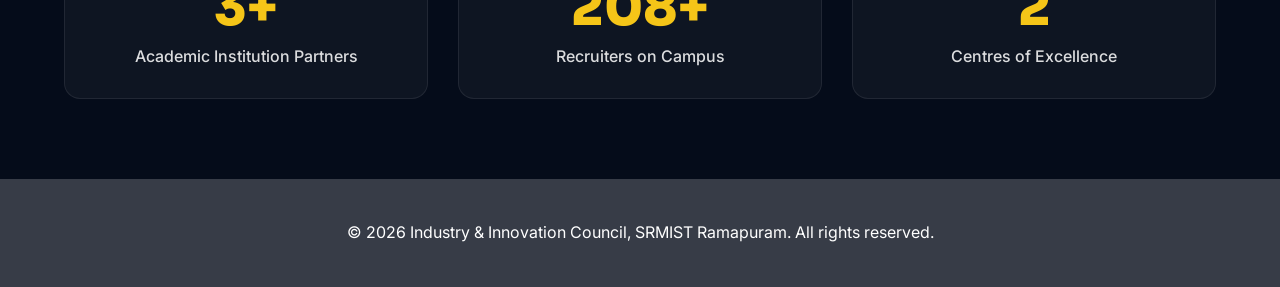
==== commit 51e85ccd: "made changes in the icons" ====
--- a/index.html
+++ b/index.html
@@ -13,7 +13,7 @@
   <nav class="navbar" id="navbar">
     <div class="container nav-container">
       <a href="#" class="nav-brand">
-        <img src="WhatsApp Image 2026-09-23 at 2.41.13 PM.jpeg" alt="SRM Logo" class="nav-logo-img">
+        <img src="Images/srm-logo.png" alt="SRM Logo" class="nav-logo-img">
         <span>SRMIST IIC Ramapuram</span>
       </a>
       <div class="nav-links" id="navLinks">
@@ -66,12 +66,12 @@
       </div>
       <div class="vm-grid">
         <div class="vm-card">
-          <div class="icon">🔭</div>
+          <div class="icon vm-custom-icon"><img src="Images/vision-icon.jpg" alt="Our Vision Icon"></div>
           <h3>Our Vision</h3>
           <p>To build a thriving innovation ecosystem at SRMIST Ramapuram that empowers students and faculty to become industry-ready innovators, entrepreneurs, and leaders who create real-world impact.</p>
         </div>
         <div class="vm-card">
-          <div class="icon">🎯</div>
+          <div class="icon vm-custom-icon"><img src="Images/mission-icon.jpg" alt="Our Mission Icon"></div>
           <h3>Our Mission</h3>
           <p>To foster a culture of innovation and entrepreneurship by establishing strong industry-academia linkages, providing mentorship, supporting startups, and enabling hands-on learning through research, projects, and collaboration.</p>
         </div>
@@ -89,27 +89,27 @@
       </div>
       <div class="eco-grid">
         <div class="eco-card coe-card">
-          <div class="coe-header coe-purple"><div class="eco-icon">🧠</div><h4>AI Centre of Excellence</h4></div>
+          <div class="coe-header coe-purple"><div class="eco-icon"><img src="Images/aiexcellence-icon.jpg" alt="AI Centre of Excellence Icon" class="coe-custom-icon"></div><h4>AI Centre of Excellence</h4></div>
           <div class="coe-body"><div class="coe-partner">Navigate Labs</div><div class="coe-dept">CSE – BDA/CC</div><p>Inaugurated April 2026. Focus: Generative AI, real-time industry projects, 15-day intensive AI training for students.</p></div>
         </div>
         <div class="eco-card coe-card">
-          <div class="coe-header coe-blue"><div class="eco-icon">💻</div><h4>EDGE</h4></div>
+          <div class="coe-header coe-blue"><div class="eco-icon"><img src="Images/edge-icon.png" alt="EDGE Icon" class="coe-custom-icon"></div><h4>EDGE</h4></div>
           <div class="coe-body"><div class="coe-partner">BeauRoi Technologies Pvt LTD</div><div class="coe-dept">ECE</div><p>Center for electronics innovation, research, industry collaboration, skill development, and global competitiveness.</p></div>
         </div>
         <div class="eco-card coe-card">
-          <div class="coe-header coe-orange"><div class="eco-icon">🛡️</div><h4>Cybersecurity (CCEE)</h4></div>
+          <div class="coe-header coe-orange"><div class="eco-icon"><img src="Images/cybersecurity-icon.png" alt="Cybersecurity Icon" class="coe-custom-icon"></div><h4>Cybersecurity (CCEE)</h4></div>
           <div class="coe-body"><div class="coe-partner">GUVI · Cybertracs · Fortinet · HTC Global</div><div class="coe-dept">CSE – Cybersecurity</div><p>Advanced cybersecurity training, ethical hacking, SOC simulation, and active research collaboration hub.</p></div>
         </div>
         <div class="eco-card coe-card">
-          <div class="coe-header coe-yellow"><div class="eco-icon">⚙️</div><h4>CoE in Automation &amp; Robotics</h4></div>
+          <div class="coe-header coe-yellow"><div class="eco-icon"><img src="Images/automation-icon.png" alt="Automation Icon" class="coe-custom-icon"></div><h4>CoE in Automation &amp; Robotics</h4></div>
           <div class="coe-body"><div class="coe-partner">IPCS Global</div><div class="coe-dept">EEE</div><p>Signed 2024. PLC training, industrial automation, robotics — live project exposure for students and faculty.</p></div>
         </div>
         <div class="eco-card coe-card">
-          <div class="coe-header coe-teal"><div class="eco-icon">🏢</div><h4>Nichi-In Software Solutions</h4></div>
+          <div class="coe-header coe-teal"><div class="eco-icon"><img src="Images/nichiin-icon.png" alt="Nichi-In Icon" class="coe-custom-icon"></div><h4>Nichi-In Software Solutions</h4></div>
           <div class="coe-body"><div class="coe-partner">Nichi-In Software Solutions Pvt. Ltd.</div><div class="coe-dept">Multi-disciplinary</div><p>AI, Healthcare, IoT, Education, Industrial Automation, IT Services and Digital Transformation.</p></div>
         </div>
         <div class="eco-card coe-card">
-          <div class="coe-header coe-red"><div class="eco-icon">🏗️</div><h4>Structural Engg. Research Lab</h4></div>
+          <div class="coe-header coe-red"><div class="eco-icon"><img src="Images/researchlab-icon.png" alt="Research Lab Icon" class="coe-custom-icon"></div><h4>Structural Engg. Research Lab</h4></div>
           <div class="coe-body"><div class="coe-partner">Dept. of Science &amp; Technology, Govt. of India</div><div class="coe-dept">Civil Engineering</div><p>DST-funded (₹53.09 Lakhs). Research on sustainable construction materials and structural innovation.</p></div>
         </div>
       </div>
@@ -121,7 +121,7 @@
     <div class="container">
       <div class="section-header">
         <div class="accent-line"></div>
-        <h2>Department MoUs</h2>
+        <h2><img src="Images/mou-icon.jpg" alt="MoU Signing Icon" class="mou-header-icon"> Department MoUs</h2>
         <p>Click any department to view its industry partnerships</p>
       </div>
 
@@ -130,7 +130,7 @@
         <!-- AIML -->
         <div class="dept-box" id="box-AIML">
           <div class="dept-box-header" onclick="toggleDeptBox('box-AIML')">
-            <div class="dept-icon-circle">🧠</div>
+            <div class="dept-icon-circle"><img src="Images/aiml-icon.jpg" alt="AI &amp; ML Icon" class="dept-custom-icon"></div>
             <h4>AI &amp; Machine Learning</h4>
             <div class="close-hint">Click to expand</div>
           </div>
@@ -152,7 +152,7 @@
         <!-- BDA -->
         <div class="dept-box" id="box-BDA">
           <div class="dept-box-header" onclick="toggleDeptBox('box-BDA')">
-            <div class="dept-icon-circle">📊</div>
+            <div class="dept-icon-circle"><img src="Images/bda-icon.jpg" alt="Data Analytics Icon" class="dept-custom-icon"></div>
             <h4>Big Data Analytics</h4>
             <div class="close-hint">Click to expand</div>
           </div>
@@ -173,7 +173,7 @@
         <!-- Biomedical -->
         <div class="dept-box" id="box-Biomedical">
           <div class="dept-box-header" onclick="toggleDeptBox('box-Biomedical')">
-            <div class="dept-icon-circle">🧬</div>
+            <div class="dept-icon-circle"><img src="Images/biomedical-icon.jpg" alt="Bio Medical Icon" class="dept-custom-icon"></div>
             <h4>Bio Medical</h4>
             <div class="close-hint">Click to expand</div>
           </div>
@@ -196,7 +196,7 @@
         <!-- Biotech -->
         <div class="dept-box" id="box-Biotech">
           <div class="dept-box-header" onclick="toggleDeptBox('box-Biotech')">
-            <div class="dept-icon-circle">🔬</div>
+            <div class="dept-icon-circle"><img src="Images/biotech-icon.png" alt="Biotechnology Icon" class="dept-custom-icon"></div>
             <h4>Biotechnology</h4>
             <div class="close-hint">Click to expand</div>
           </div>
@@ -218,7 +218,7 @@
         <!-- Civil -->
         <div class="dept-box" id="box-Civil">
           <div class="dept-box-header" onclick="toggleDeptBox('box-Civil')">
-            <div class="dept-icon-circle">🏗️</div>
+            <div class="dept-icon-circle"><img src="Images/civil-icon.jpg" alt="Civil Engineering Icon" class="dept-custom-icon"></div>
             <h4>Civil Engineering</h4>
             <div class="close-hint">Click to expand</div>
           </div>
@@ -240,7 +240,7 @@
         <!-- CS -->
         <div class="dept-box" id="box-CS">
           <div class="dept-box-header" onclick="toggleDeptBox('box-CS')">
-            <div class="dept-icon-circle">💻</div>
+            <div class="dept-icon-circle"><img src="Images/csc-icon.jpg" alt="Computer Science Icon" class="dept-custom-icon"></div>
             <h4>Computer Science</h4>
             <div class="close-hint">Click to expand</div>
           </div>
@@ -263,7 +263,7 @@
         <!-- ECE -->
         <div class="dept-box" id="box-ECE">
           <div class="dept-box-header" onclick="toggleDeptBox('box-ECE')">
-            <div class="dept-icon-circle">📡</div>
+            <div class="dept-icon-circle"><img src="Images/ece-icon.jpg" alt="ECE Icon" class="dept-custom-icon"></div>
             <h4>ECE</h4>
             <div class="close-hint">Click to expand</div>
           </div>
@@ -283,7 +283,7 @@
         <!-- EEE -->
         <div class="dept-box" id="box-EEE">
           <div class="dept-box-header" onclick="toggleDeptBox('box-EEE')">
-            <div class="dept-icon-circle">⚡</div>
+            <div class="dept-icon-circle"><img src="Images/eee-icon.jpg" alt="EEE Icon" class="dept-custom-icon"></div>
             <h4>EEE</h4>
             <div class="close-hint">Click to expand</div>
           </div>
@@ -311,7 +311,7 @@
         <!-- IOT -->
         <div class="dept-box" id="box-IOT">
           <div class="dept-box-header" onclick="toggleDeptBox('box-IOT')">
-            <div class="dept-icon-circle">🌐</div>
+            <div class="dept-icon-circle"><img src="Images/iot-icon.jpg" alt="IoT Icon" class="dept-custom-icon"></div>
             <h4>IoT</h4>
             <div class="close-hint">Click to expand</div>
           </div>
@@ -330,7 +330,7 @@
         <!-- IT -->
         <div class="dept-box" id="box-IT">
           <div class="dept-box-header" onclick="toggleDeptBox('box-IT')">
-            <div class="dept-icon-circle">🖥️</div>
+            <div class="dept-icon-circle"><img src="Images/it-icon.jpg" alt="Information Tech Icon" class="dept-custom-icon"></div>
             <h4>Information Tech</h4>
             <div class="close-hint">Click to expand</div>
           </div>
@@ -354,7 +354,7 @@
         <!-- Mech -->
         <div class="dept-box" id="box-Mech">
           <div class="dept-box-header" onclick="toggleDeptBox('box-Mech')">
-            <div class="dept-icon-circle">⚙️</div>
+            <div class="dept-icon-circle"><img src="Images/mech-icon.jpg" alt="Mechanical Engineering Icon" class="dept-custom-icon"></div>
             <h4>Mechanical</h4>
             <div class="close-hint">Click to expand</div>
           </div>
@@ -376,7 +376,7 @@
         <!-- Physics -->
         <div class="dept-box" id="box-Physics">
           <div class="dept-box-header" onclick="toggleDeptBox('box-Physics')">
-            <div class="dept-icon-circle">⚛️</div>
+            <div class="dept-icon-circle"><img src="Images/physics-icon.jpg" alt="Physics Icon" class="dept-custom-icon"></div>
             <h4>Physics</h4>
             <div class="close-hint">Click to expand</div>
           </div>
--- a/style.css
+++ b/style.css
@@ -33,7 +33,7 @@
 .navbar { position: fixed; top: 0; left: 0; width: 100%; z-index: 1000; background: rgba(6, 30, 74, 0.96); padding: 10px 0; }
 .nav-container { display: flex; justify-content: space-between; align-items: center; }
 .nav-brand { display: flex; align-items: center; gap: 14px; color: #fff; font-weight: 700; font-family: 'Sora', sans-serif; }
-.nav-logo-img { width: 56px; height: 56px; border-radius: 10px; object-fit: cover; box-shadow: 0 2px 10px rgba(0,0,0,0.3); }
+.nav-logo-img { height: 52px; width: auto; max-width: 260px; border-radius: 6px; object-fit: contain; display: block; }
 .nav-links { display: flex; gap: 24px; align-items: center; }
 .nav-links a { color: #fff; font-size: 0.9rem; font-weight: 500; }
 .nav-links a:hover { color: var(--accent); }
@@ -53,14 +53,56 @@
 /* ===== GRIDS ===== */
 .about-grid { display: grid; grid-template-columns: 1fr 1fr; gap: 40px; align-items: center; }
 .about-image-placeholder { height: 400px; background: var(--light-bg); border-radius: 16px; display: grid; place-items: center; color: var(--text-muted); }
-.vm-grid { display: grid; grid-template-columns: 1fr 1fr; gap: 30px; }
-.vm-card { background: var(--light-bg); padding: 40px; border-radius: 16px; text-align: center; }
+.vm-grid { display: grid; grid-template-columns: 1fr 1fr; gap: 32px; }
+.vm-card {
+  background: #fff;
+  border: 1px solid var(--border);
+  border-radius: 20px;
+  padding: 40px 36px;
+  text-align: center;
+  display: flex;
+  flex-direction: column;
+  align-items: center;
+  transition: transform 0.3s ease, box-shadow 0.3s ease;
+  position: relative;
+  overflow: hidden;
+}
+.vm-card::before {
+  content: '';
+  position: absolute;
+  top: 0; left: 0; right: 0;
+  height: 4px;
+  background: linear-gradient(90deg, var(--primary), var(--accent));
+  border-radius: 20px 20px 0 0;
+}
+.vm-card:hover { transform: translateY(-6px); box-shadow: 0 20px 50px rgba(0,0,0,0.08); }
+.vm-card h3 { font-family: 'Sora', sans-serif; font-size: 1.4rem; font-weight: 800; color: var(--text-dark); margin-bottom: 14px; }
+.vm-card p { color: var(--text-body); font-size: 1rem; line-height: 1.8; }
 .vm-card .icon { font-size: 40px; margin-bottom: 20px; }
+.vm-custom-icon {
+  width: 88px;
+  height: 88px;
+  margin: 0 auto 24px;
+  background: var(--light-bg);
+  border-radius: 50%;
+  display: grid;
+  place-items: center;
+  border: 2px solid #e2e8f0;
+  box-shadow: 0 4px 16px rgba(0, 0, 0, 0.07);
+  overflow: hidden;
+}
+.vm-custom-icon img {
+  width: 72%;
+  height: 72%;
+  object-fit: contain;
+  mix-blend-mode: multiply;
+}
 .eco-grid { display: grid; grid-template-columns: repeat(auto-fit, minmax(300px, 1fr)); gap: 30px; }
 .eco-card { background: #fff; border: 1px solid var(--border); border-radius: 16px; padding: 24px; transition: 0.3s; }
 .eco-card:hover { transform: translateY(-5px); box-shadow: 0 10px 30px rgba(0,0,0,0.05); }
 .coe-header { display: flex; align-items: center; gap: 12px; margin-bottom: 16px; padding-bottom: 16px; border-bottom: 1px solid var(--border); }
-.eco-icon { font-size: 28px; }
+.eco-icon { font-size: 28px; display: flex; align-items: center; justify-content: center; width: 36px; height: 36px; flex-shrink: 0; }
+.coe-custom-icon { width: 32px; height: 32px; object-fit: contain; mix-blend-mode: multiply; }
 .coe-partner { font-weight: 700; color: var(--text-dark); margin-bottom: 4px; }
 .coe-dept { font-size: 0.85rem; color: var(--primary); font-weight: 600; margin-bottom: 12px; }
 
@@ -69,7 +111,7 @@
 .dashboard-wrapper { display: flex; gap: 24px; background: #fff; border: 1px solid var(--border); border-radius: 16px; min-height: 500px; overflow: hidden;}
 .dashboard-sidebar { width: 250px; background: #fff; border-right: 1px solid var(--border); padding: 20px 10px; }
 .dept-nav { padding: 12px 16px; border-radius: 8px; margin-bottom: 8px; cursor: pointer; font-size: 0.9rem; font-weight: 600; color: var(--text-body); transition: 0.2s; }
-.dept-nav:hover, .dept-nav.active { background: #eaf1ff; color: var(--blue); }
+.dept-nav:hover, .dept-nav.active { background: #f1f5f9; color: #0f172a; }
 .dashboard-content { flex: 1; padding: 30px; }
 .dept-pane.hidden { display: none; }
 .dept-pane h3 { color: var(--navy); margin-bottom: 20px; font-size: 1.5rem; border-bottom: 1px solid var(--border); padding-bottom: 10px;}
@@ -139,8 +181,12 @@
 
 .dept-box:not(.expanded):hover {
   transform: translateY(-6px);
-  box-shadow: 0 16px 40px rgba(13, 79, 160, 0.12);
-  border-color: var(--primary);
+  box-shadow: 0 16px 40px rgba(0, 0, 0, 0.08);
+  border-color: #0f172a;
+}
+.dept-box:not(.expanded):hover .dept-icon-circle {
+  border-color: #0f172a;
+  box-shadow: 0 6px 20px rgba(0, 0, 0, 0.12);
 }
 
 /* Cards that are "pushed aside" when another expands */
@@ -164,15 +210,33 @@
   width: 80px;
   height: 80px;
   margin: 0 auto 16px;
-  background: linear-gradient(135deg, var(--primary), var(--primary-light));
-  color: #fff;
+  background: #ffffff;
+  color: #1e293b;
+  border: 2px solid #e2e8f0;
   border-radius: 50%;
   display: grid;
   place-items: center;
   font-size: 36px;
-  box-shadow: 0 4px 20px rgba(13, 79, 160, 0.25);
+  box-shadow: 0 4px 16px rgba(0, 0, 0, 0.06);
   transition: all 0.4s cubic-bezier(0.4, 0, 0.2, 1);
   flex-shrink: 0;
+  overflow: hidden;
+}
+
+.dept-custom-icon {
+  width: 80%;
+  height: 80%;
+  object-fit: contain;
+  mix-blend-mode: multiply;
+}
+
+.mou-header-icon {
+  height: 40px;
+  width: auto;
+  vertical-align: middle;
+  margin-right: 10px;
+  display: inline-block;
+  mix-blend-mode: multiply;
 }
 
 .dept-box h4 {
@@ -212,8 +276,8 @@
 /* ─── EXPANDED STATE ─── */
 .dept-box.expanded {
   grid-column: 1 / -1;
-  box-shadow: 0 20px 60px rgba(13, 79, 160, 0.14);
-  border-color: var(--primary);
+  box-shadow: 0 20px 60px rgba(0, 0, 0, 0.1);
+  border-color: #0f172a;
   padding: 32px;
   cursor: default;
 }
@@ -244,12 +308,12 @@
 
 .dept-box.expanded .close-hint {
   opacity: 1;
-  color: var(--primary);
+  color: #0f172a;
   font-size: 0.85rem;
   font-weight: 600;
   margin-left: auto;
   padding: 6px 14px;
-  border: 1.5px solid var(--primary);
+  border: 1.5px solid #0f172a;
   border-radius: 20px;
   white-space: nowrap;
 }
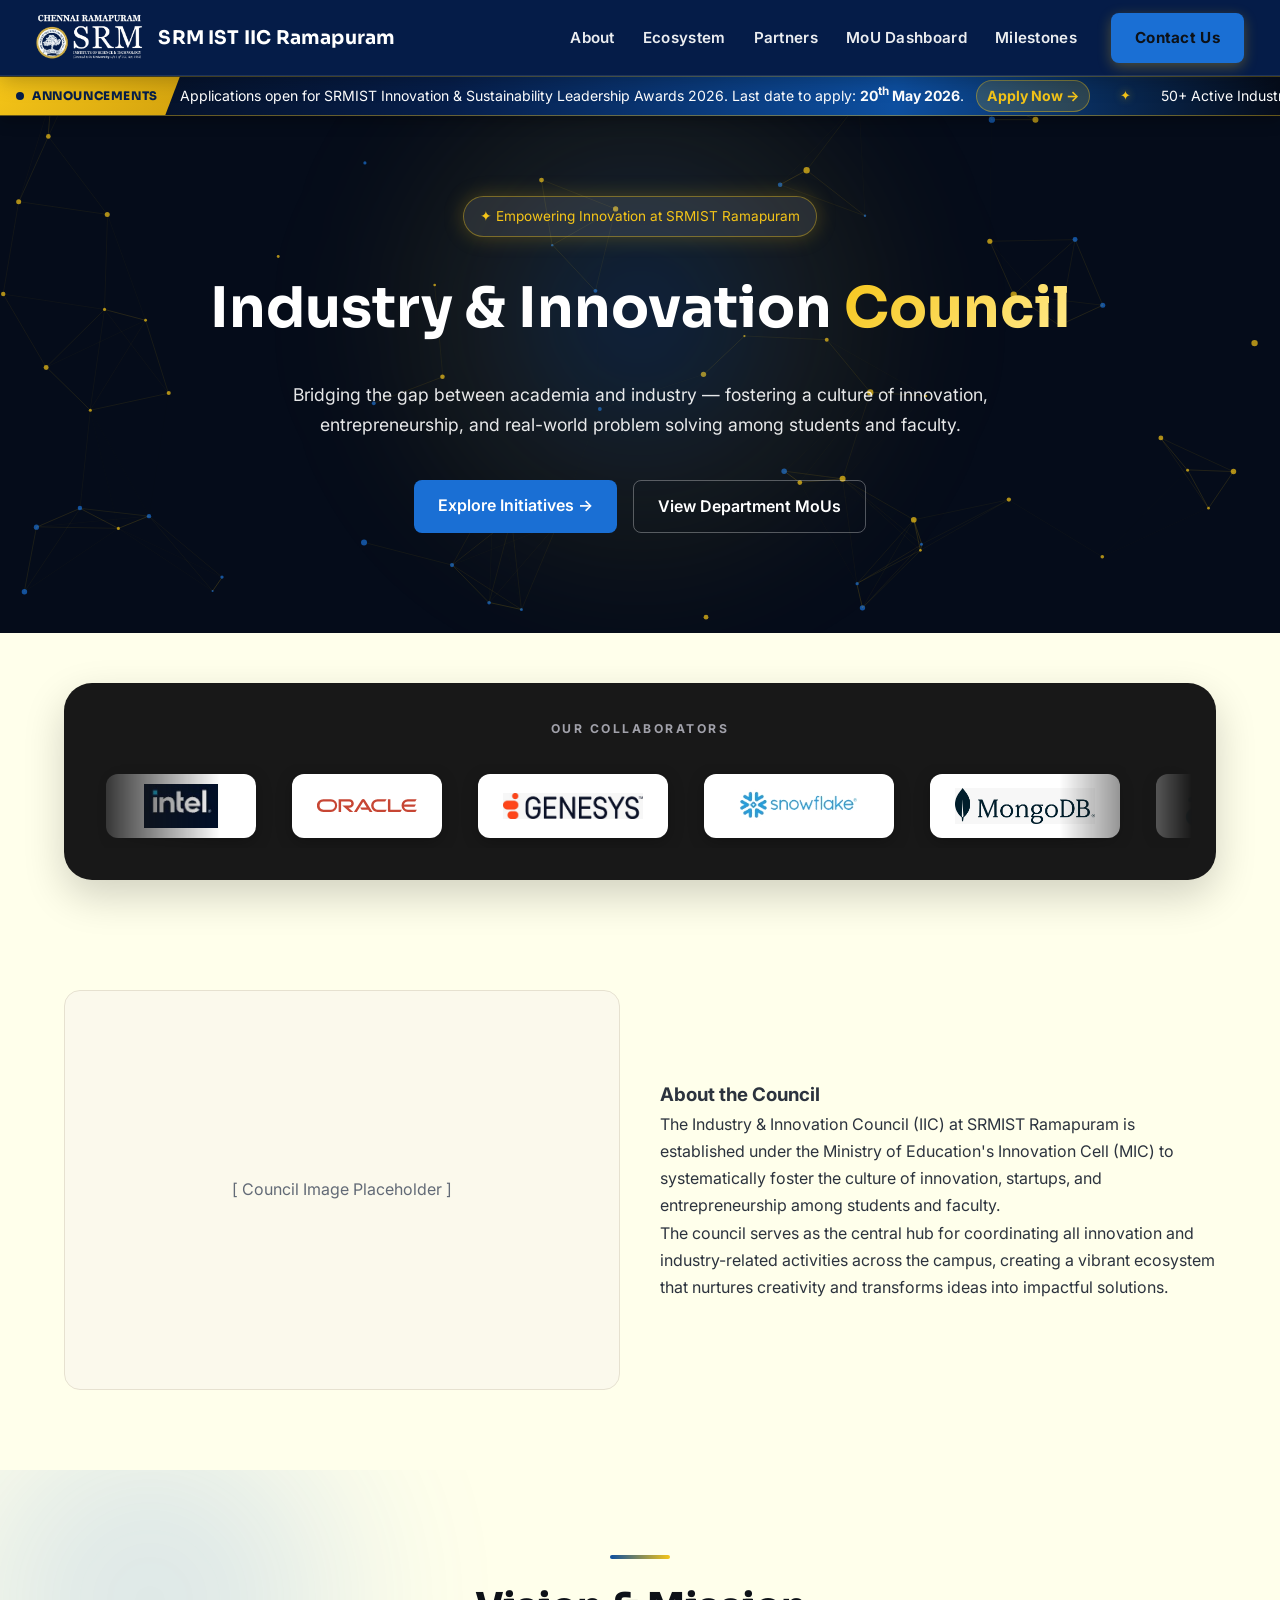
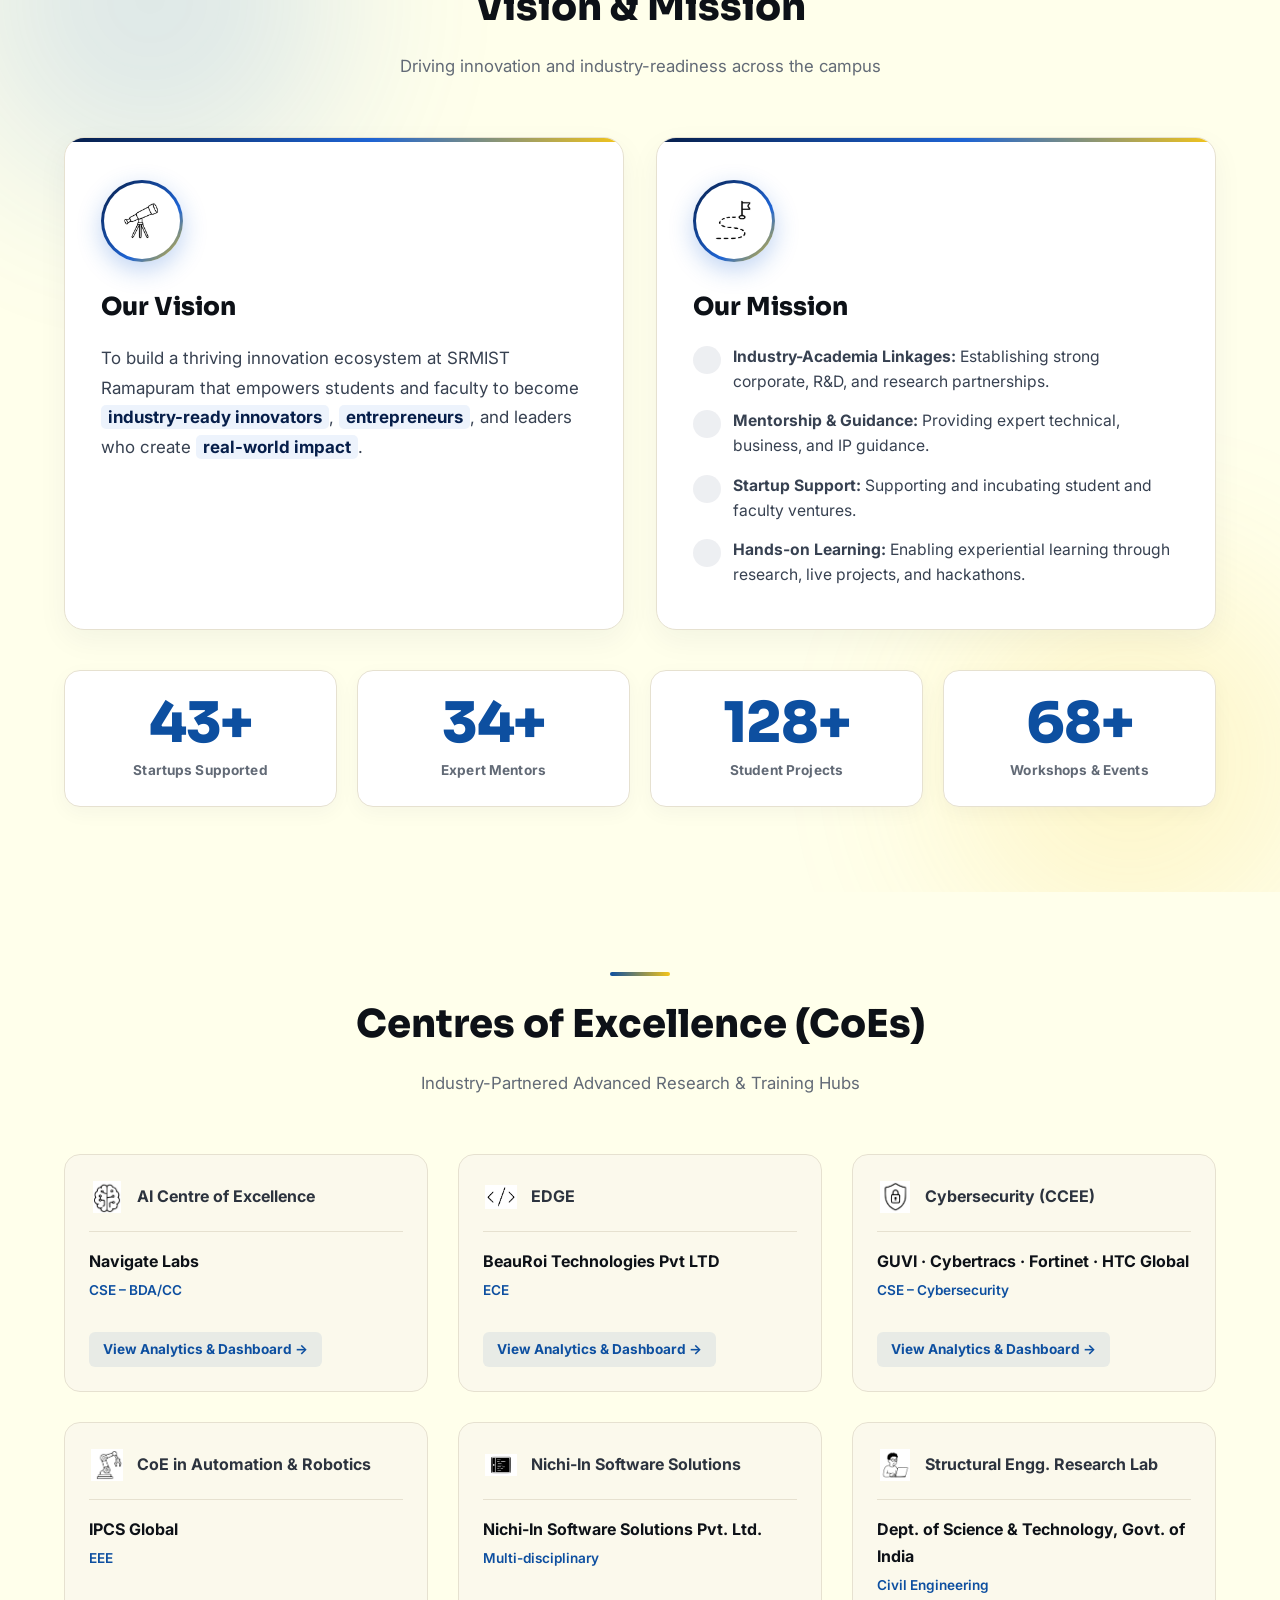
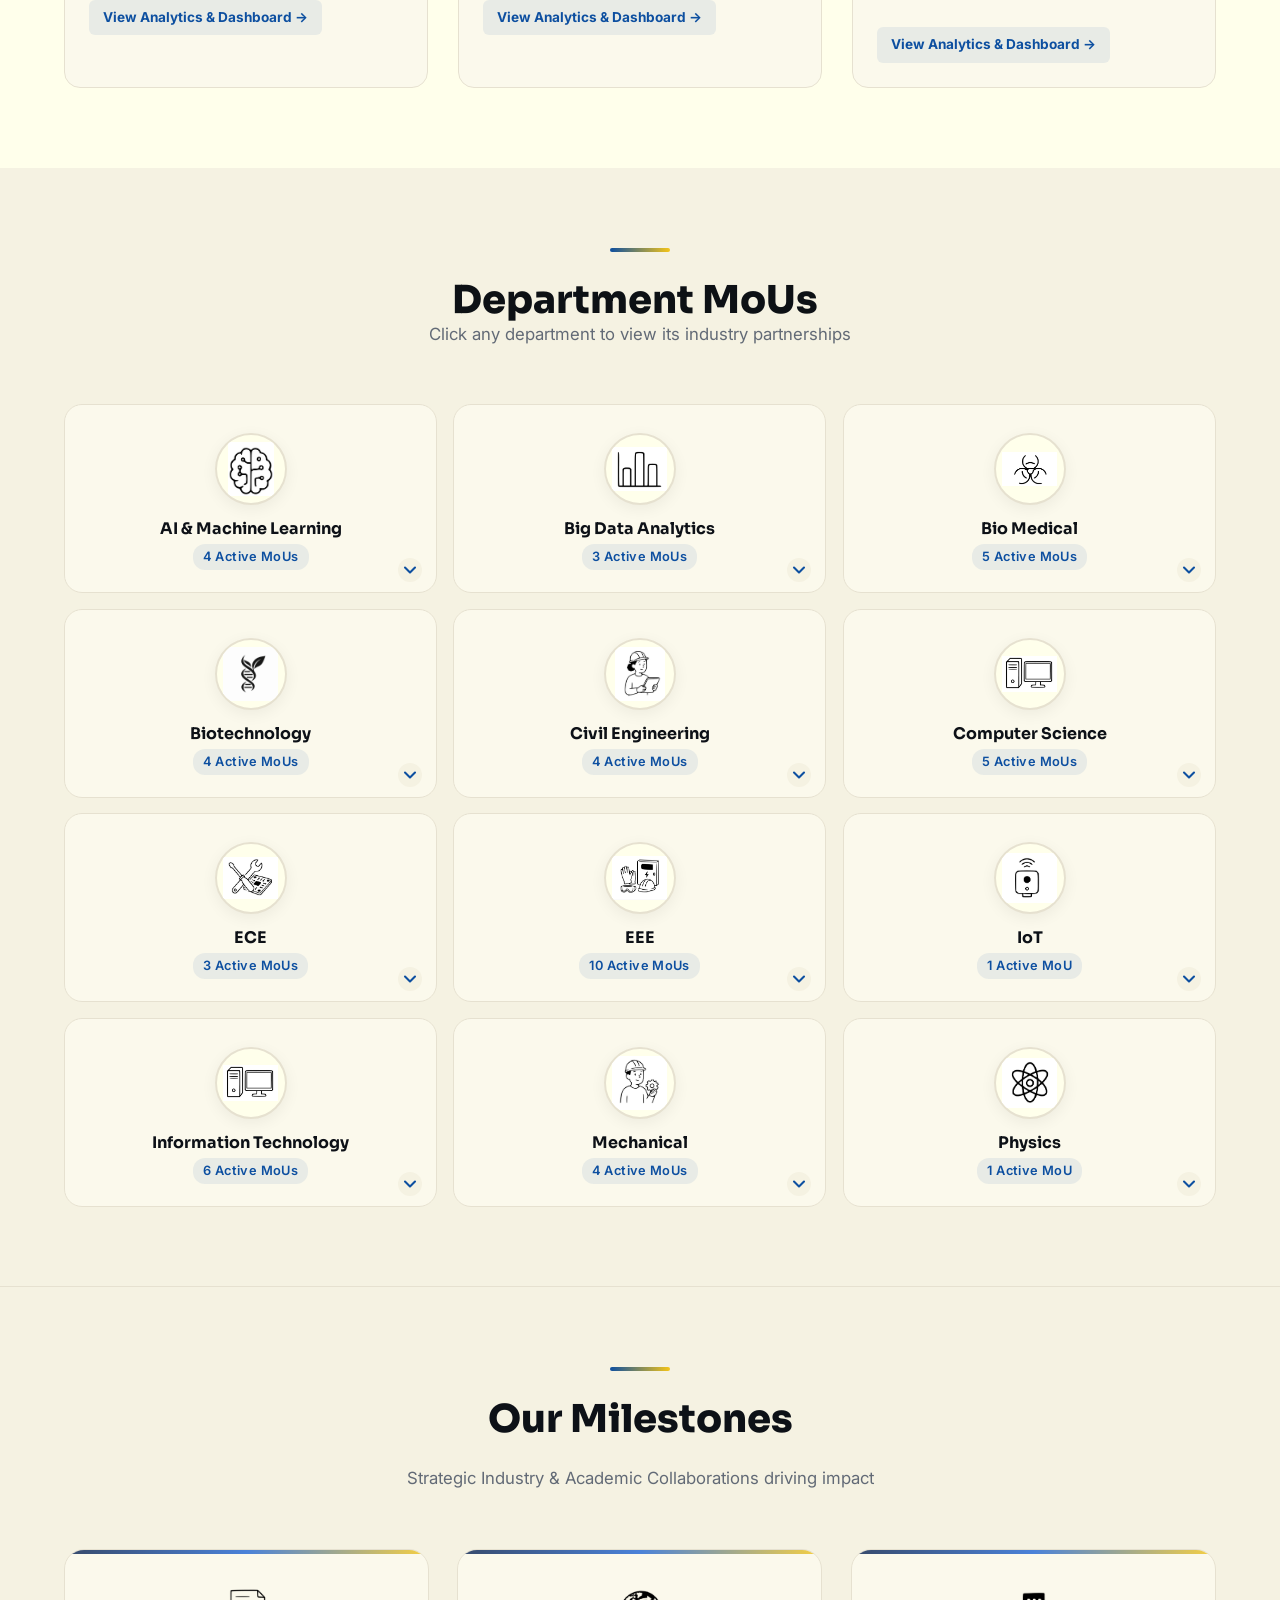
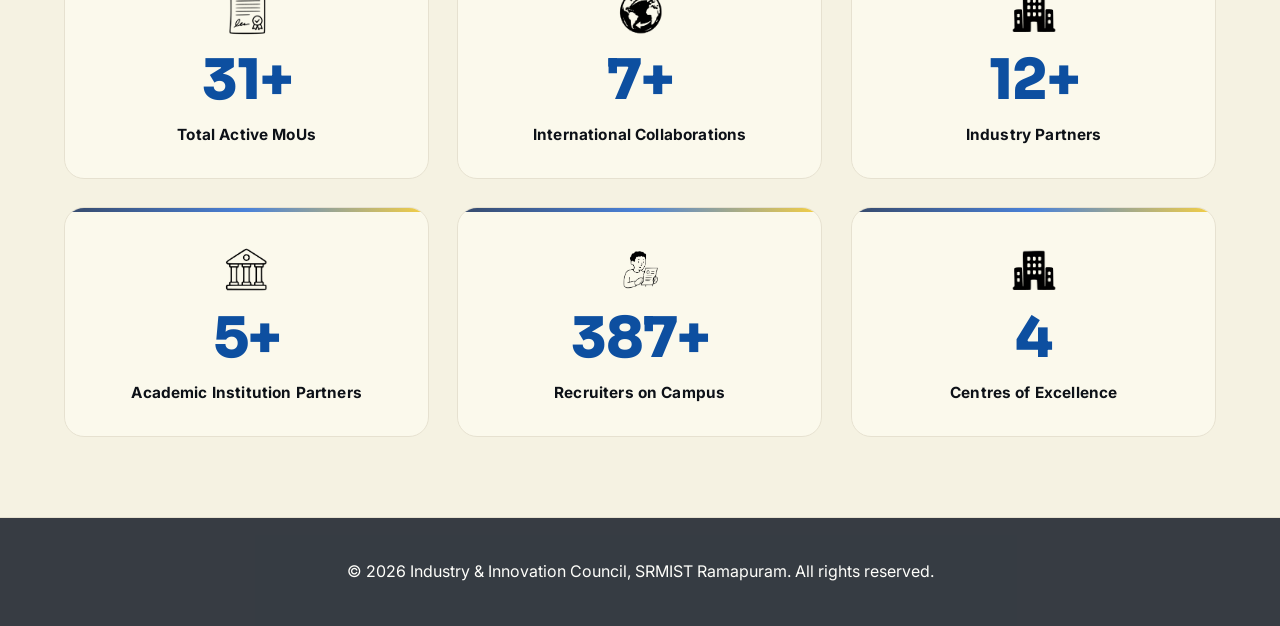
==== commit bbaa3a16: "Updated website UI, added dynamic CoE dashboard with 5 interactive analytics charts, MoU photos & mo" ====
--- a/index.html
+++ b/index.html
@@ -1,20 +1,25 @@
-<!DOCTYPE html>
+﻿<!DOCTYPE html>
 <html lang="en">
+
 <head>
   <meta charset="UTF-8">
   <meta name="viewport" content="width=device-width, initial-scale=1.0">
   <title>Industry &amp; Innovation Council | SRMIST Ramapuram</title>
-  <link href="https://fonts.googleapis.com/css2?family=Inter:wght@400;500;600;700&family=Sora:wght@700;800&display=swap" rel="stylesheet">
+  <link href="https://fonts.googleapis.com/css2?family=Inter:wght@400;500;600;700&family=Sora:wght@700;800&display=swap"
+    rel="stylesheet">
   <link rel="stylesheet" href="style.css">
 </head>
+
 <body>
+  <!-- ===== TOP SCROLL PROGRESS BAR ===== -->
+  <div id="scroll-progress-bar"></div>
 
   <!-- ===== NAVBAR ===== -->
   <nav class="navbar" id="navbar">
-    <div class="container nav-container">
+    <div class="nav-container">
       <a href="#" class="nav-brand">
-        <img src="Images/srm-logo.png" alt="SRM Logo" class="nav-logo-img">
-        <span>SRMIST IIC Ramapuram</span>
+        <img src="Images/image-removebg-preview.png" alt="SRM Logo" class="nav-logo-img">
+        <span>SRM IST IIC Ramapuram</span>
       </a>
       <div class="nav-links" id="navLinks">
         <a href="#about">About</a>
@@ -27,13 +32,45 @@
     </div>
   </nav>
 
+  <!-- ===== SCROLLING ANNOUNCEMENT BAR (BELOW NAVBAR) ===== -->
+  <div class="announcement-bar">
+    <div class="announcement-label">
+      <span class="pulse-dot"></span> ANNOUNCEMENTS
+    </div>
+    <div class="announcement-marquee">
+      <div class="announcement-track">
+        <div class="announcement-item">
+          <span> Applications open for SRMIST Innovation &amp; Sustainability Leadership Awards 2026. Last date to
+            apply: <strong>20<sup>th</sup> May 2026</strong>. <a href="#contact" class="announcement-link">Apply Now
+              →</a></span>
+          <span class="announcement-sep">✦</span>
+          <span> 50+ Active Industry MoUs &amp; Centres of Excellence inaugurated across SRMIST Ramapuram. <a
+              href="#dept-dashboard" class="announcement-link">Explore MoUs →</a></span>
+          <span class="announcement-sep">✦</span>
+        </div>
+        <div class="announcement-item" aria-hidden="true">
+          <span> Applications open for SRMIST Innovation &amp; Sustainability Leadership Awards 2026. Last date to
+            apply: <strong>20<sup>th</sup> May 2026</strong>. <a href="#contact" class="announcement-link">Apply Now
+              →</a></span>
+          <span class="announcement-sep">✦</span>
+          <span> 50+ Active Industry MoUs &amp; Centres of Excellence inaugurated across SRMIST Ramapuram. <a
+              href="#dept-dashboard" class="announcement-link">Explore MoUs →</a></span>
+          <span class="announcement-sep">✦</span>
+        </div>
+      </div>
+    </div>
+  </div>
+
   <!-- ===== HERO ===== -->
   <section class="hero" id="hero">
-    <div class="container">
+    <canvas id="hero-particles"></canvas>
+    <div class="hero-glow-overlay"></div>
+    <div class="container" style="position: relative; z-index: 2;">
       <div class="hero-content">
         <div class="hero-badge">✦ Empowering Innovation at SRMIST Ramapuram</div>
         <h1>Industry &amp; Innovation <span class="highlight">Council</span></h1>
-        <p>Bridging the gap between academia and industry — fostering a culture of innovation, entrepreneurship, and real-world problem solving among students and faculty.</p>
+        <p>Bridging the gap between academia and industry — fostering a culture of innovation, entrepreneurship, and
+          real-world problem solving among students and faculty.</p>
         <div class="hero-buttons">
           <a href="#ecosystem" class="btn btn-primary">Explore Initiatives →</a>
           <a href="#dept-dashboard" class="btn btn-outline">View Department MoUs</a>
@@ -42,15 +79,76 @@
     </div>
   </section>
 
+  <!-- ===== PARTNERS MARQUEE ===== -->
+  <section class="section partners" id="partners">
+    <div class="container">
+      <div class="partners-card">
+        <div class="partners-header-label">Our Collaborators</div>
+        <div class="marquee-wrapper">
+          <div class="marquee-track marquee-left">
+            <div class="marquee-content">
+              <div class="partner-logo"><img src="Images/partners/intel.png" alt="Intel"></div>
+              <div class="partner-logo"><img src="Images/oracle-com-brandmark.svg" alt="Oracle"></div>
+              <div class="partner-logo"><img src="Images/Genesys.jpeg" alt="Genesys"></div>
+              <div class="partner-logo"><img src="Images/partners/snowflake.png" alt="Snowflake"></div>
+              <div class="partner-logo"><img src="Images/Mongodb.jpeg" alt="MongoDB"></div>
+              <div class="partner-logo"><img src="Images/Adani.png" alt="Adani"></div>
+              <div class="partner-logo"><img src="Images/iit madras.png" alt="iit-madras-logo"></div>
+              <div class="partner-logo"><img src="Images/partners/kanini.png" alt="Kanini"></div>
+              <div class="partner-logo"><img src="Images/partners/fortinet.png" alt="Fortinet"></div>
+              <div class="partner-logo"><img src="Images/partners/nasscom.png" alt="Nasscom"></div>
+              <div class="partner-logo"><img src="Images/partners/tukosice.png" alt="TU Kosice"></div>
+              <div class="partner-logo"><img src="Images/partners/atheenapandian.png" alt="Atheenapandian"></div>
+              <div class="partner-logo"><img src="Images/partners/mtrl.png" alt="MTRL"></div>
+              <div class="partner-logo"><img src="Images/partners/xyma.png" alt="XYMA Analytics"></div>
+              <div class="partner-logo"><img src="Images/Zensar.jpeg" alt="Zensar"></div>
+              <div class="partner-logo"><img src="Images/Focus R.jpeg" alt="FocusR"></div>
+              <div class="partner-logo"><img src="Images/Biovision.jpeg" alt="Biovision"></div>
+              <div class="partner-logo"><img src="Images/CYbertracs.jpeg" alt="Cybertracs"></div>
+              <div class="partner-logo"><img src="Images/ECE/image-removebg-preview.png" alt="MiBot Ventures"></div>
+            </div>
+            <div class="marquee-content" aria-hidden="true">
+              <div class="partner-logo"><img src="Images/partners/intel.png" alt="Intel"></div>
+              <div class="partner-logo"><img src="Images/oracle-com-brandmark.svg" alt="Oracle"></div>
+              <div class="partner-logo"><img src="Images/Genesys.jpeg" alt="Genesys"></div>
+              <div class="partner-logo"><img src="Images/partners/snowflake.png" alt="Snowflake"></div>
+              <div class="partner-logo"><img src="Images/Mongodb.jpeg" alt="MongoDB"></div>
+              <div class="partner-logo"><img src="Images/Adani.png" alt="Adani"></div>
+              <div class="partner-logo"><img src="Images/iit madras.png" alt="iit-madras-logo"></div>
+              <div class="partner-logo"><img src="Images/partners/kanini.png" alt="Kanini"></div>
+              <div class="partner-logo"><img src="Images/partners/fortinet.png" alt="Fortinet"></div>
+              <div class="partner-logo"><img src="Images/partners/nasscom.png" alt="Nasscom"></div>
+              <div class="partner-logo"><img src="Images/partners/tukosice.png" alt="TU Kosice"></div>
+              <div class="partner-logo"><img src="Images/partners/atheenapandian.png" alt="Atheenapandian"></div>
+              <div class="partner-logo"><img src="Images/partners/mtrl.png" alt="MTRL"></div>
+              <div class="partner-logo"><img src="Images/partners/xyma.png" alt="XYMA Analytics"></div>
+              <div class="partner-logo"><img src="Images/Zensar.jpeg" alt="Zensar"></div>
+              <div class="partner-logo"><img src="Images/Focus R.jpeg" alt="FocusR"></div>
+              <div class="partner-logo"><img src="Images/Biovision.jpeg" alt="Biovision"></div>
+              <div class="partner-logo"><img src="Images/CYbertracs.jpeg" alt="Cybertracs"></div>
+              <div class="partner-logo"><img src="Images/ECE/image-removebg-preview.png" alt="MiBot Ventures"></div>
+
+            </div>
+          </div>
+        </div>
+      </div>
+    </div>
+    </div>
+  </section>
+
   <!-- ===== ABOUT ===== -->
   <section class="section about" id="about">
     <div class="container">
       <div class="about-grid">
-        <div class="about-image-placeholder">[ Council Image Placeholder ]</div>
-        <div class="about-text">
+        <div class="about-image-placeholder reveal-left">[ Council Image Placeholder ]</div>
+        <div class="about-text reveal-right">
           <h3>About the Council</h3>
-          <p>The Industry &amp; Innovation Council (IIC) at SRMIST Ramapuram is established under the Ministry of Education's Innovation Cell (MIC) to systematically foster the culture of innovation, startups, and entrepreneurship among students and faculty.</p>
-          <p>The council serves as the central hub for coordinating all innovation and industry-related activities across the campus, creating a vibrant ecosystem that nurtures creativity and transforms ideas into impactful solutions.</p>
+          <p>The Industry &amp; Innovation Council (IIC) at SRMIST Ramapuram is established under the Ministry of
+            Education's Innovation Cell (MIC) to systematically foster the culture of innovation, startups, and
+            entrepreneurship among students and faculty.</p>
+          <p>The council serves as the central hub for coordinating all innovation and industry-related activities
+            across the campus, creating a vibrant ecosystem that nurtures creativity and transforms ideas into impactful
+            solutions.</p>
         </div>
       </div>
     </div>
@@ -58,59 +156,171 @@
 
   <!-- ===== VISION & MISSION ===== -->
   <section class="section vision-mission" id="vision">
-    <div class="container">
-      <div class="section-header">
+    <div class="vm-ambient-glow vm-ambient-1"></div>
+    <div class="vm-ambient-glow vm-ambient-2"></div>
+    <div class="container">
+      <div class="section-header reveal">
         <div class="accent-line"></div>
         <h2>Vision &amp; Mission</h2>
         <p>Driving innovation and industry-readiness across the campus</p>
       </div>
+
       <div class="vm-grid">
-        <div class="vm-card">
-          <div class="icon vm-custom-icon"><img src="Images/vision-icon.jpg" alt="Our Vision Icon"></div>
+        <!-- Vision Card -->
+        <div class="vm-card reveal-scale delay-1">
+          <div class="vm-icon-wrapper">
+            <div class="vm-icon-inner">
+              <img src="Images/vision-icon.jpg" alt="Our Vision Icon">
+            </div>
+          </div>
           <h3>Our Vision</h3>
-          <p>To build a thriving innovation ecosystem at SRMIST Ramapuram that empowers students and faculty to become industry-ready innovators, entrepreneurs, and leaders who create real-world impact.</p>
-        </div>
-        <div class="vm-card">
-          <div class="icon vm-custom-icon"><img src="Images/mission-icon.jpg" alt="Our Mission Icon"></div>
+          <p class="vm-vision-statement">
+            To build a thriving innovation ecosystem at SRMIST Ramapuram that empowers students and faculty to become
+            <strong class="highlight-blue">industry-ready innovators</strong>,
+            <strong class="highlight-blue">entrepreneurs</strong>, and leaders who create
+            <strong class="highlight-blue">real-world impact</strong>.
+          </p>
+        </div>
+
+        <!-- Mission Card -->
+        <div class="vm-card reveal-scale delay-2">
+          <div class="vm-icon-wrapper">
+            <div class="vm-icon-inner">
+              <img src="Images/mission-icon.jpg" alt="Our Mission Icon">
+            </div>
+          </div>
           <h3>Our Mission</h3>
-          <p>To foster a culture of innovation and entrepreneurship by establishing strong industry-academia linkages, providing mentorship, supporting startups, and enabling hands-on learning through research, projects, and collaboration.</p>
-        </div>
-      </div>
+          <ul class="vm-mission-list">
+            <li class="vm-list-item">
+              <span class="vm-list-badge"></span>
+              <div><strong>Industry-Academia Linkages:</strong> Establishing strong corporate, R&amp;D, and research
+                partnerships.</div>
+            </li>
+            <li class="vm-list-item">
+              <span class="vm-list-badge"></span>
+              <div><strong>Mentorship &amp; Guidance:</strong> Providing expert technical, business, and IP guidance.
+              </div>
+            </li>
+            <li class="vm-list-item">
+              <span class="vm-list-badge"></span>
+              <div><strong>Startup Support:</strong> Supporting and incubating student and faculty ventures.</div>
+            </li>
+            <li class="vm-list-item">
+              <span class="vm-list-badge"></span>
+              <div><strong>Hands-on Learning:</strong> Enabling experiential learning through research, live projects,
+                and hackathons.</div>
+            </li>
+          </ul>
+        </div>
+      </div>
+
+      <!-- Stats Strip Below Cards -->
+      <div class="vm-stats-strip reveal-scale delay-3">
+        <div class="vm-stat-card">
+          <div class="vm-stat-num impact-number" data-target="25" data-suffix="+">0</div>
+          <div class="vm-stat-label">Startups Supported</div>
+        </div>
+        <div class="vm-stat-card">
+          <div class="vm-stat-num impact-number" data-target="40" data-suffix="+">0</div>
+          <div class="vm-stat-label">Expert Mentors</div>
+        </div>
+        <div class="vm-stat-card">
+          <div class="vm-stat-num impact-number" data-target="150" data-suffix="+">0</div>
+          <div class="vm-stat-label">Student Projects</div>
+        </div>
+        <div class="vm-stat-card">
+          <div class="vm-stat-num impact-number" data-target="80" data-suffix="+">0</div>
+          <div class="vm-stat-label">Workshops &amp; Events</div>
+        </div>
+      </div>
+
     </div>
   </section>
 
   <!-- ===== ECOSYSTEM ===== -->
   <section class="section ecosystem" id="ecosystem">
     <div class="container">
-      <div class="section-header">
+      <div class="section-header reveal">
         <div class="accent-line"></div>
         <h2>Centres of Excellence (CoEs)</h2>
         <p>Industry-Partnered Advanced Research &amp; Training Hubs</p>
       </div>
       <div class="eco-grid">
-        <div class="eco-card coe-card">
-          <div class="coe-header coe-purple"><div class="eco-icon"><img src="Images/aiexcellence-icon.jpg" alt="AI Centre of Excellence Icon" class="coe-custom-icon"></div><h4>AI Centre of Excellence</h4></div>
-          <div class="coe-body"><div class="coe-partner">Navigate Labs</div><div class="coe-dept">CSE – BDA/CC</div><p>Inaugurated April 2026. Focus: Generative AI, real-time industry projects, 15-day intensive AI training for students.</p></div>
-        </div>
-        <div class="eco-card coe-card">
-          <div class="coe-header coe-blue"><div class="eco-icon"><img src="Images/edge-icon.png" alt="EDGE Icon" class="coe-custom-icon"></div><h4>EDGE</h4></div>
-          <div class="coe-body"><div class="coe-partner">BeauRoi Technologies Pvt LTD</div><div class="coe-dept">ECE</div><p>Center for electronics innovation, research, industry collaboration, skill development, and global competitiveness.</p></div>
-        </div>
-        <div class="eco-card coe-card">
-          <div class="coe-header coe-orange"><div class="eco-icon"><img src="Images/cybersecurity-icon.png" alt="Cybersecurity Icon" class="coe-custom-icon"></div><h4>Cybersecurity (CCEE)</h4></div>
-          <div class="coe-body"><div class="coe-partner">GUVI · Cybertracs · Fortinet · HTC Global</div><div class="coe-dept">CSE – Cybersecurity</div><p>Advanced cybersecurity training, ethical hacking, SOC simulation, and active research collaboration hub.</p></div>
-        </div>
-        <div class="eco-card coe-card">
-          <div class="coe-header coe-yellow"><div class="eco-icon"><img src="Images/automation-icon.png" alt="Automation Icon" class="coe-custom-icon"></div><h4>CoE in Automation &amp; Robotics</h4></div>
-          <div class="coe-body"><div class="coe-partner">IPCS Global</div><div class="coe-dept">EEE</div><p>Signed 2024. PLC training, industrial automation, robotics — live project exposure for students and faculty.</p></div>
-        </div>
-        <div class="eco-card coe-card">
-          <div class="coe-header coe-teal"><div class="eco-icon"><img src="Images/nichiin-icon.png" alt="Nichi-In Icon" class="coe-custom-icon"></div><h4>Nichi-In Software Solutions</h4></div>
-          <div class="coe-body"><div class="coe-partner">Nichi-In Software Solutions Pvt. Ltd.</div><div class="coe-dept">Multi-disciplinary</div><p>AI, Healthcare, IoT, Education, Industrial Automation, IT Services and Digital Transformation.</p></div>
-        </div>
-        <div class="eco-card coe-card">
-          <div class="coe-header coe-red"><div class="eco-icon"><img src="Images/researchlab-icon.png" alt="Research Lab Icon" class="coe-custom-icon"></div><h4>Structural Engg. Research Lab</h4></div>
-          <div class="coe-body"><div class="coe-partner">Dept. of Science &amp; Technology, Govt. of India</div><div class="coe-dept">Civil Engineering</div><p>DST-funded (₹53.09 Lakhs). Research on sustainable construction materials and structural innovation.</p></div>
+        <div class="eco-card coe-card clickable-coe reveal-scale delay-1"
+          onclick="window.location.href='coe-detail.html?id=ai'">
+          <div class="coe-header coe-purple">
+            <div class="eco-icon"><img src="Images/aiexcellence-icon.jpg" alt="AI Centre of Excellence Icon"
+                class="coe-custom-icon"></div>
+            <h4>AI Centre of Excellence</h4>
+          </div>
+          <div class="coe-body">
+            <div class="coe-partner">Navigate Labs</div>
+            <div class="coe-dept">CSE – BDA/CC</div>
+            <div class="coe-action-btn">View Analytics &amp; Dashboard →</div>
+          </div>
+        </div>
+        <div class="eco-card coe-card clickable-coe reveal-scale delay-2"
+          onclick="window.location.href='coe-detail.html?id=edge'">
+          <div class="coe-header coe-blue">
+            <div class="eco-icon"><img src="Images/edge-icon.png" alt="EDGE Icon" class="coe-custom-icon"></div>
+            <h4>EDGE</h4>
+          </div>
+          <div class="coe-body">
+            <div class="coe-partner">BeauRoi Technologies Pvt LTD</div>
+            <div class="coe-dept">ECE</div>
+            <div class="coe-action-btn">View Analytics &amp; Dashboard →</div>
+          </div>
+        </div>
+        <div class="eco-card coe-card clickable-coe reveal-scale delay-3"
+          onclick="window.location.href='coe-detail.html?id=cybersecurity'">
+          <div class="coe-header coe-orange">
+            <div class="eco-icon"><img src="Images/cybersecurity-icon.png" alt="Cybersecurity Icon"
+                class="coe-custom-icon"></div>
+            <h4>Cybersecurity (CCEE)</h4>
+          </div>
+          <div class="coe-body">
+            <div class="coe-partner">GUVI · Cybertracs · Fortinet · HTC Global</div>
+            <div class="coe-dept">CSE – Cybersecurity</div>
+            <div class="coe-action-btn">View Analytics &amp; Dashboard →</div>
+          </div>
+        </div>
+        <div class="eco-card coe-card clickable-coe reveal-scale delay-4"
+          onclick="window.location.href='coe-detail.html?id=automation'">
+          <div class="coe-header coe-yellow">
+            <div class="eco-icon"><img src="Images/automation-icon.png" alt="Automation Icon" class="coe-custom-icon">
+            </div>
+            <h4>CoE in Automation &amp; Robotics</h4>
+          </div>
+          <div class="coe-body">
+            <div class="coe-partner">IPCS Global</div>
+            <div class="coe-dept">EEE</div>
+            <div class="coe-action-btn">View Analytics &amp; Dashboard →</div>
+          </div>
+        </div>
+        <div class="eco-card coe-card clickable-coe reveal-scale delay-5"
+          onclick="window.location.href='coe-detail.html?id=nichiin'">
+          <div class="coe-header coe-teal">
+            <div class="eco-icon"><img src="Images/nichiin-icon.png" alt="Nichi-In Icon" class="coe-custom-icon"></div>
+            <h4>Nichi-In Software Solutions</h4>
+          </div>
+          <div class="coe-body">
+            <div class="coe-partner">Nichi-In Software Solutions Pvt. Ltd.</div>
+            <div class="coe-dept">Multi-disciplinary</div>
+            <div class="coe-action-btn">View Analytics &amp; Dashboard →</div>
+          </div>
+        </div>
+        <div class="eco-card coe-card clickable-coe reveal-scale delay-6"
+          onclick="window.location.href='coe-detail.html?id=structural'">
+          <div class="coe-header coe-red">
+            <div class="eco-icon"><img src="Images/researchlab-icon.png" alt="Research Lab Icon"
+                class="coe-custom-icon"></div>
+            <h4>Structural Engg. Research Lab</h4>
+          </div>
+          <div class="coe-body">
+            <div class="coe-partner">Dept. of Science &amp; Technology, Govt. of India</div>
+            <div class="coe-dept">Civil Engineering</div>
+            <div class="coe-action-btn">View Analytics &amp; Dashboard →</div>
+          </div>
         </div>
       </div>
     </div>
@@ -121,332 +331,82 @@
     <div class="container">
       <div class="section-header">
         <div class="accent-line"></div>
-        <h2><img src="Images/mou-icon.jpg" alt="MoU Signing Icon" class="mou-header-icon"> Department MoUs</h2>
+        <h2 class="mou-header-icon"> Department MoUs</h2>
         <p>Click any department to view its industry partnerships</p>
       </div>
 
       <div id="dept-grid-view" class="dept-card-grid">
-
-        <!-- AIML -->
-        <div class="dept-box" id="box-AIML">
-          <div class="dept-box-header" onclick="toggleDeptBox('box-AIML')">
-            <div class="dept-icon-circle"><img src="Images/aiml-icon.jpg" alt="AI &amp; ML Icon" class="dept-custom-icon"></div>
-            <h4>AI &amp; Machine Learning</h4>
-            <div class="close-hint">Click to expand</div>
-          </div>
-          <div class="dept-expand-content">
-            <div class="table-container">
-              <table class="mou-table">
-                <thead><tr><th>Logo</th><th>Company</th><th>About</th><th>MoU Signed</th><th>Status</th></tr></thead>
-                <tbody>
-                  <tr><td><img src="Images/AIML/WhatsApp Image 2026-09-23 at 12.13.36 PM.jpeg" alt="Intel"></td><td>Intel</td><td>Leading semiconductor and computing innovation.</td><td>2024</td><td><span class="status s-green">Active</span></td></tr>
-                  <tr><td><img src="Images/AIML/WhatsApp Image 2026-09-23 at 12.13.44 PM (1).jpeg" alt="Kanini"></td><td>Kanini</td><td>Software solutions and digital transformation.</td><td>2025</td><td><span class="status s-green">Active</span></td></tr>
-                  <tr><td><img src="Images/AIML/WhatsApp Image 2026-09-23 at 12.13.44 PM.jpeg" alt="FocusR"></td><td>FocusR</td><td>AI focused tech solutions.</td><td>2026</td><td><span class="status s-green">Active</span></td></tr>
-                  <tr><td><img src="Images/AIML/WhatsApp Image 2026-09-23 at 2.12.09 PM.jpeg" alt="Zensar"></td><td>Zensar</td><td>Global IT services and consulting.</td><td>2023</td><td><span class="status s-green">Active</span></td></tr>
-                </tbody>
-              </table>
-            </div>
-          </div>
-        </div>
-
-        <!-- BDA -->
-        <div class="dept-box" id="box-BDA">
-          <div class="dept-box-header" onclick="toggleDeptBox('box-BDA')">
-            <div class="dept-icon-circle"><img src="Images/bda-icon.jpg" alt="Data Analytics Icon" class="dept-custom-icon"></div>
-            <h4>Big Data Analytics</h4>
-            <div class="close-hint">Click to expand</div>
-          </div>
-          <div class="dept-expand-content">
-            <div class="table-container">
-              <table class="mou-table">
-                <thead><tr><th>Logo</th><th>Company</th><th>About</th><th>MoU Signed</th><th>Status</th></tr></thead>
-                <tbody>
-                  <tr><td><img src="Images/BDA/WhatsApp Image 2026-09-23 at 1.42.13 PM.jpeg" alt="BDA Partner"></td><td>BDA Partner</td><td>Specialized data solutions.</td><td>2024</td><td><span class="status s-green">Active</span></td></tr>
-                  <tr><td><img src="Images/BDA/WhatsApp Image 2026-09-23 at 1.42.14 PM.jpeg" alt="IAT Solutions"></td><td>IAT Solutions</td><td>Information and analytics consulting.</td><td>2025</td><td><span class="status s-green">Active</span></td></tr>
-                  <tr><td><img src="Images/BDA/WhatsApp Image 2026-09-23 at 1.57.13 PM.jpeg" alt="Snowflake"></td><td>Snowflake</td><td>Cloud data platform provider.</td><td>2026</td><td><span class="status s-green">Active</span></td></tr>
-                </tbody>
-              </table>
-            </div>
-          </div>
-        </div>
-
-        <!-- Biomedical -->
-        <div class="dept-box" id="box-Biomedical">
-          <div class="dept-box-header" onclick="toggleDeptBox('box-Biomedical')">
-            <div class="dept-icon-circle"><img src="Images/biomedical-icon.jpg" alt="Bio Medical Icon" class="dept-custom-icon"></div>
-            <h4>Bio Medical</h4>
-            <div class="close-hint">Click to expand</div>
-          </div>
-          <div class="dept-expand-content">
-            <div class="table-container">
-              <table class="mou-table">
-                <thead><tr><th>Logo</th><th>Company</th><th>About</th><th>MoU Signed</th><th>Status</th></tr></thead>
-                <tbody>
-                  <tr><td><img src="Images/bio medical/WhatsApp Image 2026-09-23 at 1.41.56 PM.jpeg" alt="Atheenapandian"></td><td>Atheenapandian</td><td>Medical technology provider.</td><td>2024</td><td><span class="status s-green">Active</span></td></tr>
-                  <tr><td><img src="Images/bio medical/WhatsApp Image 2026-09-23 at 1.41.56 PM (1).jpeg" alt="Biovision"></td><td>Biovision Medical Systems</td><td>Medical imaging and solutions.</td><td>2025</td><td><span class="status s-green">Active</span></td></tr>
-                  <tr><td><img src="Images/bio medical/WhatsApp Image 2026-09-23 at 1.41.57 PM.jpeg" alt="TMI Systems"></td><td>TMI Systems</td><td>Healthcare tech integration.</td><td>2026</td><td><span class="status s-green">Active</span></td></tr>
-                  <tr><td><img src="Images/bio medical/WhatsApp Image 2026-09-23 at 1.41.57 PM (1).jpeg" alt="AcadiCell"></td><td>AcadiCell</td><td>Cellular research and biomedics.</td><td>2024</td><td><span class="status s-green">Active</span></td></tr>
-                  <tr><td><img src="Images/bio medical/WhatsApp Image 2026-09-23 at 1.41.57 PM (2).jpeg" alt="Cyrix Healthcare"></td><td>Cyrix Healthcare</td><td>Innovative healthcare technology.</td><td>2025</td><td><span class="status s-green">Active</span></td></tr>
-                </tbody>
-              </table>
-            </div>
-          </div>
-        </div>
-
-        <!-- Biotech -->
-        <div class="dept-box" id="box-Biotech">
-          <div class="dept-box-header" onclick="toggleDeptBox('box-Biotech')">
-            <div class="dept-icon-circle"><img src="Images/biotech-icon.png" alt="Biotechnology Icon" class="dept-custom-icon"></div>
-            <h4>Biotechnology</h4>
-            <div class="close-hint">Click to expand</div>
-          </div>
-          <div class="dept-expand-content">
-            <div class="table-container">
-              <table class="mou-table">
-                <thead><tr><th>Logo</th><th>Company</th><th>About</th><th>MoU Signed</th><th>Status</th></tr></thead>
-                <tbody>
-                  <tr><td><img src="Images/Biotech/WhatsApp Image 2026-09-23 at 1.41.44 PM.jpeg" alt="MTRL"></td><td>Micro Therapeutic Research Labs</td><td>Advanced therapeutic research.</td><td>2024</td><td><span class="status s-green">Active</span></td></tr>
-                  <tr><td><img src="Images/Biotech/WhatsApp Image 2026-09-23 at 1.41.44 PM (1).jpeg" alt="SIM"></td><td>SIM Infosystems</td><td>Biotech information systems.</td><td>2025</td><td><span class="status s-green">Active</span></td></tr>
-                  <tr><td><img src="Images/Biotech/WhatsApp Image 2026-09-23 at 1.41.45 PM.jpeg" alt="GeneX"></td><td>GeneX</td><td>Genetics and bioinformatics.</td><td>2026</td><td><span class="status s-green">Active</span></td></tr>
-                  <tr><td><img src="Images/Biotech/WhatsApp Image 2026-09-23 at 1.41.45 PM (1).jpeg" alt="Bioneemtec"></td><td>Bioneemtec</td><td>Bio-agricultural technology.</td><td>2025</td><td><span class="status s-green">Active</span></td></tr>
-                </tbody>
-              </table>
-            </div>
-          </div>
-        </div>
-
-        <!-- Civil -->
-        <div class="dept-box" id="box-Civil">
-          <div class="dept-box-header" onclick="toggleDeptBox('box-Civil')">
-            <div class="dept-icon-circle"><img src="Images/civil-icon.jpg" alt="Civil Engineering Icon" class="dept-custom-icon"></div>
-            <h4>Civil Engineering</h4>
-            <div class="close-hint">Click to expand</div>
-          </div>
-          <div class="dept-expand-content">
-            <div class="table-container">
-              <table class="mou-table">
-                <thead><tr><th>Logo</th><th>Company</th><th>About</th><th>MoU Signed</th><th>Status</th></tr></thead>
-                <tbody>
-                  <tr><td><img src="Images/civil/WhatsApp Image 2026-09-23 at 12.03.24 PM.jpeg" alt="IIT Madras"></td><td>IIT Madras</td><td>Leading technical institute.</td><td>2024</td><td><span class="status s-green">Active</span></td></tr>
-                  <tr><td><img src="Images/civil/WhatsApp Image 2026-09-23 at 12.03.24 PM (2).jpeg" alt="TN Govt"></td><td>Tamil Nadu Government</td><td>State infrastructure projects.</td><td>2025</td><td><span class="status s-green">Active</span></td></tr>
-                  <tr><td><img src="Images/civil/WhatsApp Image 2026-09-23 at 12.03.24 PM (3).jpeg" alt="CMIT"></td><td>CMIT</td><td>Construction and structural testing.</td><td>2026</td><td><span class="status s-green">Active</span></td></tr>
-                  <tr><td><img src="Images/civil/WhatsApp Image 2026-09-23 at 12.03.24 PM (4).jpeg" alt="Adani"></td><td>Adani</td><td>Global infrastructure conglomerate.</td><td>2025</td><td><span class="status s-green">Active</span></td></tr>
-                </tbody>
-              </table>
-            </div>
-          </div>
-        </div>
-
-        <!-- CS -->
-        <div class="dept-box" id="box-CS">
-          <div class="dept-box-header" onclick="toggleDeptBox('box-CS')">
-            <div class="dept-icon-circle"><img src="Images/csc-icon.jpg" alt="Computer Science Icon" class="dept-custom-icon"></div>
-            <h4>Computer Science</h4>
-            <div class="close-hint">Click to expand</div>
-          </div>
-          <div class="dept-expand-content">
-            <div class="table-container">
-              <table class="mou-table">
-                <thead><tr><th>Logo</th><th>Company</th><th>About</th><th>MoU Signed</th><th>Status</th></tr></thead>
-                <tbody>
-                  <tr><td><img src="Images/CS/WhatsApp Image 2026-09-23 at 2.02.52 PM.jpeg" alt="Fortinet"></td><td>Fortinet</td><td>Global cybersecurity leader.</td><td>2024</td><td><span class="status s-green">Active</span></td></tr>
-                  <tr><td><img src="Images/CS/WhatsApp Image 2026-09-23 at 2.04.56 PM.jpeg" alt="Cybertracs"></td><td>Cybertracs</td><td>Security operations and monitoring.</td><td>2025</td><td><span class="status s-green">Active</span></td></tr>
-                  <tr><td><img src="Images/CS/WhatsApp Image 2026-09-23 at 2.05.47 PM.jpeg" alt="GUVI"></td><td>GUVI</td><td>EdTech platform for tech skills.</td><td>2026</td><td><span class="status s-green">Active</span></td></tr>
-                  <tr><td><img src="Images/CSBS/WhatsApp Image 2026-09-23 at 12.15.42 PM (1).jpeg" alt="RDPL"></td><td>RDPL</td><td>Business systems solutions.</td><td>2025</td><td><span class="status s-green">Active</span></td></tr>
-                  <tr><td><img src="Images/CSC/WhatsApp Image 2026-09-23 at 2.11.23 PM.jpeg" alt="ATRIBS"></td><td>ATRIBS</td><td>Software consulting group.</td><td>2025</td><td><span class="status s-green">Active</span></td></tr>
-                </tbody>
-              </table>
-            </div>
-          </div>
-        </div>
-
-        <!-- ECE -->
-        <div class="dept-box" id="box-ECE">
-          <div class="dept-box-header" onclick="toggleDeptBox('box-ECE')">
-            <div class="dept-icon-circle"><img src="Images/ece-icon.jpg" alt="ECE Icon" class="dept-custom-icon"></div>
-            <h4>ECE</h4>
-            <div class="close-hint">Click to expand</div>
-          </div>
-          <div class="dept-expand-content">
-            <div class="table-container">
-              <table class="mou-table">
-                <thead><tr><th>Logo</th><th>Company</th><th>About</th><th>MoU Signed</th><th>Status</th></tr></thead>
-                <tbody>
-                  <tr><td><img src="Images/ECE/WhatsApp Image 2026-09-23 at 1.42.24 PM.jpeg" alt="Nasscom Foundation"></td><td>Nasscom Foundation</td><td>Tech industry association body.</td><td>2024</td><td><span class="status s-green">Active</span></td></tr>
-                  <tr><td><img src="Images/ECE/WhatsApp Image 2026-09-23 at 1.47.58 PM.jpeg" alt="BlueCloud"></td><td>BlueCloud</td><td>Cloud and communication networks.</td><td>2025</td><td><span class="status s-green">Active</span></td></tr>
-                </tbody>
-              </table>
-            </div>
-          </div>
-        </div>
-
-        <!-- EEE -->
-        <div class="dept-box" id="box-EEE">
-          <div class="dept-box-header" onclick="toggleDeptBox('box-EEE')">
-            <div class="dept-icon-circle"><img src="Images/eee-icon.jpg" alt="EEE Icon" class="dept-custom-icon"></div>
-            <h4>EEE</h4>
-            <div class="close-hint">Click to expand</div>
-          </div>
-          <div class="dept-expand-content">
-            <div class="table-container">
-              <table class="mou-table">
-                <thead><tr><th>Logo</th><th>Company</th><th>About</th><th>MoU Signed</th><th>Status</th></tr></thead>
-                <tbody>
-                  <tr><td><img src="Images/EEE/Nasscon.jpeg" alt="Nasscom"></td><td>Nasscom</td><td>Tech industry association body.</td><td>2023</td><td><span class="status s-green">Active</span></td></tr>
-                  <tr><td><img src="Images/EEE/retech.jpeg" alt="Retech"></td><td>Retech Solutions</td><td>Electrical tech services.</td><td>2024</td><td><span class="status s-green">Active</span></td></tr>
-                  <tr><td><img src="Images/EEE/WhatsApp Image 2026-09-23 at 1.42.33 PM.jpeg" alt="Epical"></td><td>Epical Layouts</td><td>PCB and circuit layouts.</td><td>2024</td><td><span class="status s-green">Active</span></td></tr>
-                  <tr><td><img src="Images/EEE/WhatsApp Image 2026-09-23 at 1.42.33 PM (1).jpeg" alt="BeauRoi"></td><td>BeauRoi</td><td>Automation and manufacturing.</td><td>2025</td><td><span class="status s-green">Active</span></td></tr>
-                  <tr><td><img src="Images/EEE/WhatsApp Image 2026-09-23 at 1.42.33 PM (2).jpeg" alt="Elmec"></td><td>Elmec Speciality Heaters</td><td>Industrial heating solutions.</td><td>2025</td><td><span class="status s-green">Active</span></td></tr>
-                  <tr><td><img src="Images/EEE/WhatsApp Image 2026-09-23 at 1.42.33 PM (3).jpeg" alt="BSNL"></td><td>BSNL</td><td>Telecom network operator.</td><td>2023</td><td><span class="status s-green">Active</span></td></tr>
-                  <tr><td><img src="Images/EEE/WhatsApp Image 2026-09-23 at 1.42.34 PM.jpeg" alt="MiBot"></td><td>MiBot Ventures</td><td>Robotics hardware solutions.</td><td>2026</td><td><span class="status s-green">Active</span></td></tr>
-                  <tr><td><img src="Images/EEE/WhatsApp Image 2026-09-23 at 1.42.34 PM (2).jpeg" alt="BuSoft"></td><td>BuSoft Tech</td><td>Embedded systems tech.</td><td>2026</td><td><span class="status s-green">Active</span></td></tr>
-                  <tr><td><img src="Images/EEE/WhatsApp Image 2026-09-23 at 1.42.35 PM.jpeg" alt="AGIIT"></td><td>AGIIT</td><td>Industrial tech training.</td><td>2025</td><td><span class="status s-green">Active</span></td></tr>
-                  <tr><td><img src="Images/EEE/WhatsApp Image 2026-09-23 at 1.42.35 PM (1).jpeg" alt="IPCS Global"></td><td>IPCS Global</td><td>Industrial automation hub.</td><td>2024</td><td><span class="status s-green">Active</span></td></tr>
-                </tbody>
-              </table>
-            </div>
-          </div>
-        </div>
-
-        <!-- IOT -->
-        <div class="dept-box" id="box-IOT">
-          <div class="dept-box-header" onclick="toggleDeptBox('box-IOT')">
-            <div class="dept-icon-circle"><img src="Images/iot-icon.jpg" alt="IoT Icon" class="dept-custom-icon"></div>
-            <h4>IoT</h4>
-            <div class="close-hint">Click to expand</div>
-          </div>
-          <div class="dept-expand-content">
-            <div class="table-container">
-              <table class="mou-table">
-                <thead><tr><th>Logo</th><th>Company</th><th>About</th><th>MoU Signed</th><th>Status</th></tr></thead>
-                <tbody>
-                  <tr><td><img src="Images/IOT/WhatsApp Image 2026-09-23 at 12.15.42 PM.jpeg" alt="XYMA"></td><td>XYMA Analytics</td><td>Industrial IoT and sensor tech.</td><td>2025</td><td><span class="status s-green">Active</span></td></tr>
-                </tbody>
-              </table>
-            </div>
-          </div>
-        </div>
-
-        <!-- IT -->
-        <div class="dept-box" id="box-IT">
-          <div class="dept-box-header" onclick="toggleDeptBox('box-IT')">
-            <div class="dept-icon-circle"><img src="Images/it-icon.jpg" alt="Information Tech Icon" class="dept-custom-icon"></div>
-            <h4>Information Tech</h4>
-            <div class="close-hint">Click to expand</div>
-          </div>
-          <div class="dept-expand-content">
-            <div class="table-container">
-              <table class="mou-table">
-                <thead><tr><th>Logo</th><th>Company</th><th>About</th><th>MoU Signed</th><th>Status</th></tr></thead>
-                <tbody>
-                  <tr><td><img src="Images/IT/WhatsApp Image 2026-09-23 at 1.56.47 PM.jpeg" alt="Oracle"></td><td>Oracle</td><td>Global cloud and database leader.</td><td>2024</td><td><span class="status s-green">Active</span></td></tr>
-                  <tr><td><img src="Images/IT/WhatsApp Image 2026-09-23 at 12.18.39 PM.jpeg" alt="Snowflake"></td><td>Snowflake</td><td>Cloud data platform.</td><td>2025</td><td><span class="status s-green">Active</span></td></tr>
-                  <tr><td><img src="Images/IT/WhatsApp Image 2026-09-23 at 12.21.46 PM.jpeg" alt="Genesys"></td><td>Genesys</td><td>Customer experience software.</td><td>2024</td><td><span class="status s-green">Active</span></td></tr>
-                  <tr><td><img src="Images/IT/WhatsApp Image 2026-09-23 at 12.21.46 PM (2).jpeg" alt="MongoDB"></td><td>MongoDB</td><td>NoSQL database technology.</td><td>2025</td><td><span class="status s-green">Active</span></td></tr>
-                  <tr><td><img src="Images/IT/WhatsApp Image 2026-09-23 at 12.21.46 PM (3).jpeg" alt="NIELIT"></td><td>NIELIT</td><td>National tech certification.</td><td>2026</td><td><span class="status s-green">Active</span></td></tr>
-                  <tr><td><img src="Images/IT/WhatsApp Image 2026-09-23 at 12.21.46 PM (4).jpeg" alt="Samsung Research"></td><td>Samsung Research</td><td>R&amp;D center for Samsung electronics.</td><td>2023</td><td><span class="status s-green">Active</span></td></tr>
-                </tbody>
-              </table>
-            </div>
-          </div>
-        </div>
-
-        <!-- Mech -->
-        <div class="dept-box" id="box-Mech">
-          <div class="dept-box-header" onclick="toggleDeptBox('box-Mech')">
-            <div class="dept-icon-circle"><img src="Images/mech-icon.jpg" alt="Mechanical Engineering Icon" class="dept-custom-icon"></div>
-            <h4>Mechanical</h4>
-            <div class="close-hint">Click to expand</div>
-          </div>
-          <div class="dept-expand-content">
-            <div class="table-container">
-              <table class="mou-table">
-                <thead><tr><th>Logo</th><th>Company</th><th>About</th><th>MoU Signed</th><th>Status</th></tr></thead>
-                <tbody>
-                  <tr><td><img src="Images/Mech/WhatsApp Image 2026-09-23 at 12.08.47 PM.jpeg" alt="TU Kosice"></td><td>Technical University of Košice</td><td>International academic collaboration.</td><td>2023</td><td><span class="status s-green">Active</span></td></tr>
-                  <tr><td><img src="Images/Mech/WhatsApp Image 2026-09-23 at 12.08.47 PM (1).jpeg" alt="EMLR"></td><td>EMLR</td><td>Mechanical R&amp;D solutions.</td><td>2024</td><td><span class="status s-green">Active</span></td></tr>
-                  <tr><td><img src="Images/Mech/WhatsApp Image 2026-09-23 at 12.08.47 PM (2).jpeg" alt="Zikshaa"></td><td>Zikshaa</td><td>Skill training in engineering.</td><td>2025</td><td><span class="status s-green">Active</span></td></tr>
-                  <tr><td><img src="Images/Mech/WhatsApp Image 2026-09-23 at 12.08.47 PM (3).jpeg" alt="CMTI"></td><td>Central Mfg Technology Institute</td><td>Advanced manufacturing tech.</td><td>2026</td><td><span class="status s-green">Active</span></td></tr>
-                </tbody>
-              </table>
-            </div>
-          </div>
-        </div>
-
-        <!-- Physics -->
-        <div class="dept-box" id="box-Physics">
-          <div class="dept-box-header" onclick="toggleDeptBox('box-Physics')">
-            <div class="dept-icon-circle"><img src="Images/physics-icon.jpg" alt="Physics Icon" class="dept-custom-icon"></div>
-            <h4>Physics</h4>
-            <div class="close-hint">Click to expand</div>
-          </div>
-          <div class="dept-expand-content">
-            <div class="table-container">
-              <table class="mou-table">
-                <thead><tr><th>Logo</th><th>Company</th><th>About</th><th>MoU Signed</th><th>Status</th></tr></thead>
-                <tbody>
-                  <tr><td><img src="Images/Physics/WhatsApp Image 2026-09-23 at 2.09.18 PM.jpeg" alt="IISc"></td><td>Indian Institute of Science</td><td>Premier scientific research institution.</td><td>2024</td><td><span class="status s-green">Active</span></td></tr>
-                </tbody>
-              </table>
-            </div>
-          </div>
-        </div>
-
+        <!-- Cards injected dynamically by script.js from mous-data.js -->
       </div><!-- end dept-card-grid -->
-    </div>
-  </section>
-
-  <!-- ===== PARTNERS MARQUEE ===== -->
-  <section class="section partners" id="partners">
-    <div class="container">
-      <div class="section-header">
-        <div class="accent-line"></div>
-        <h2>Industry Connect &amp; Partners</h2>
-        <p>Collaborating with leading organizations for student success</p>
-      </div>
-    </div>
-    <div class="marquee-wrapper">
-      <div class="marquee-track marquee-left">
-        <div class="marquee-content">
-          <div class="partner-logo"><img src="Images/AIML/WhatsApp Image 2026-09-23 at 12.13.36 PM.jpeg" alt="Intel"></div>
-          <div class="partner-logo"><img src="Images/AIML/WhatsApp Image 2026-09-23 at 12.13.44 PM (1).jpeg" alt="Kanini"></div>
-          <div class="partner-logo"><img src="Images/CS/WhatsApp Image 2026-09-23 at 2.02.52 PM.jpeg" alt="Fortinet"></div>
-          <div class="partner-logo"><img src="Images/IT/WhatsApp Image 2026-09-23 at 1.56.47 PM.jpeg" alt="Oracle"></div>
-          <div class="partner-logo"><img src="Images/IT/WhatsApp Image 2026-09-23 at 12.18.39 PM.jpeg" alt="Snowflake"></div>
-          <div class="partner-logo"><img src="Images/EEE/Nasscon.jpeg" alt="Nasscom"></div>
-          <div class="partner-logo"><img src="Images/Mech/WhatsApp Image 2026-09-23 at 12.08.47 PM.jpeg" alt="TU Kosice"></div>
-        </div>
-        <div class="marquee-content" aria-hidden="true">
-          <div class="partner-logo"><img src="Images/AIML/WhatsApp Image 2026-09-23 at 12.13.36 PM.jpeg" alt="Intel"></div>
-          <div class="partner-logo"><img src="Images/AIML/WhatsApp Image 2026-09-23 at 12.13.44 PM (1).jpeg" alt="Kanini"></div>
-          <div class="partner-logo"><img src="Images/CS/WhatsApp Image 2026-09-23 at 2.02.52 PM.jpeg" alt="Fortinet"></div>
-          <div class="partner-logo"><img src="Images/IT/WhatsApp Image 2026-09-23 at 1.56.47 PM.jpeg" alt="Oracle"></div>
-          <div class="partner-logo"><img src="Images/IT/WhatsApp Image 2026-09-23 at 12.18.39 PM.jpeg" alt="Snowflake"></div>
-          <div class="partner-logo"><img src="Images/EEE/Nasscon.jpeg" alt="Nasscom"></div>
-          <div class="partner-logo"><img src="Images/Mech/WhatsApp Image 2026-09-23 at 12.08.47 PM.jpeg" alt="TU Kosice"></div>
-        </div>
-      </div>
-    </div>
-  </section>
+
+    </div>
+  </section>
+
+
 
   <!-- ===== IMPACT ===== -->
   <section class="section impact" id="impact">
     <div class="container">
-      <div class="section-header">
+      <div class="section-header reveal">
         <div class="accent-line"></div>
         <h2>Our Milestones</h2>
         <p>Strategic Industry &amp; Academic Collaborations driving impact</p>
       </div>
       <div class="impact-grid">
-        <div class="impact-item"><div class="impact-number" data-target="50" data-suffix="+">0</div><div class="impact-label">Total Active MoUs</div></div>
-        <div class="impact-item"><div class="impact-number" data-target="12" data-suffix="+">0</div><div class="impact-label">International Collaborations</div></div>
-        <div class="impact-item"><div class="impact-number" data-target="20" data-suffix="+">0</div><div class="impact-label">Industry Partners</div></div>
-        <div class="impact-item"><div class="impact-number" data-target="8" data-suffix="+">0</div><div class="impact-label">Academic Institution Partners</div></div>
-        <div class="impact-item"><div class="impact-number" data-target="625" data-suffix="+">0</div><div class="impact-label">Recruiters on Campus</div></div>
-        <div class="impact-item"><div class="impact-number" data-target="6" data-suffix="">0</div><div class="impact-label">Centres of Excellence</div></div>
-      </div>
-    </div>
-  </section>
+        <div class="impact-item reveal-scale delay-1">
+          <img src="Images/milestones/icon-cert.png" alt="MoU Certificate Icon" class="impact-icon-img">
+          <div class="impact-number" data-target="50" data-suffix="+">0</div>
+          <div class="impact-label">Total Active MoUs</div>
+        </div>
+        <div class="impact-item reveal-scale delay-2">
+          <img src="Images/milestones/icon-globe.png" alt="Globe Icon" class="impact-icon-img">
+          <div class="impact-number" data-target="12" data-suffix="+">0</div>
+          <div class="impact-label">International Collaborations</div>
+        </div>
+        <div class="impact-item reveal-scale delay-3">
+          <img src="Images/milestones/icon-building.png" alt="Industry Building Icon" class="impact-icon-img">
+          <div class="impact-number" data-target="20" data-suffix="+">0</div>
+          <div class="impact-label">Industry Partners</div>
+        </div>
+        <div class="impact-item reveal-scale delay-4">
+          <img src="Images/milestones/icon-academic.png" alt="Academic Pillar Icon" class="impact-icon-img">
+          <div class="impact-number" data-target="8" data-suffix="+">0</div>
+          <div class="impact-label">Academic Institution Partners</div>
+        </div>
+        <div class="impact-item reveal-scale delay-5">
+          <img src="Images/milestones/icon-recruiter.png" alt="Recruiter Resume Icon" class="impact-icon-img">
+          <div class="impact-number" data-target="625" data-suffix="+">0</div>
+          <div class="impact-label">Recruiters on Campus</div>
+        </div>
+        <div class="impact-item reveal-scale delay-6">
+          <img src="Images/milestones/icon-building.png" alt="CoE Building Icon" class="impact-icon-img">
+          <div class="impact-number" data-target="6" data-suffix="">0</div>
+          <div class="impact-label">Centres of Excellence</div>
+        </div>
+      </div>
+    </div>
+  </section>
+
+  <!-- ===== MOU SIGNING PHOTO LIGHTBOX MODAL ===== -->
+  <div id="mou-photo-modal" role="dialog" aria-modal="true" aria-labelledby="mou-modal-title">
+    <div class="mou-modal-box">
+      <div class="mou-modal-header">
+        <h3 id="mou-modal-title">MoU Signing Ceremony</h3>
+        <button class="mou-modal-close" onclick="closeMouModal()" aria-label="Close modal">✕</button>
+      </div>
+      <div class="mou-modal-img-wrap">
+        <button class="mou-modal-nav mou-modal-prev" id="mou-prev-btn" onclick="prevMouPhoto()"
+          aria-label="Previous photo">‹</button>
+        <img id="mou-modal-img" src="" alt="MoU Signing Photo">
+        <button class="mou-modal-nav mou-modal-next" id="mou-next-btn" onclick="nextMouPhoto()"
+          aria-label="Next photo">›</button>
+      </div>
+      <div id="mou-modal-thumbnails" class="mou-thumbnails-grid"></div>
+      <p class="mou-modal-footer-note">Press <kbd
+          style="background:rgba(255,255,255,0.1);padding:2px 6px;border-radius:4px;font-size:0.75rem">Esc</kbd> or
+        click outside to close</p>
+    </div>
+  </div>
 
   <!-- ===== FOOTER ===== -->
   <footer class="footer">
@@ -455,6 +415,17 @@
     </div>
   </footer>
 
+  <!-- ===== BACK TO TOP FLOATING BUTTON ===== -->
+  <button id="back-to-top" aria-label="Back to top">
+    <svg class="progress-ring" width="48" height="48" viewBox="0 0 48 48">
+      <circle class="progress-ring-circle" stroke="var(--accent)" stroke-width="3" fill="transparent" r="20" cx="24"
+        cy="24" />
+    </svg>
+    <span class="arrow-icon">↑</span>
+  </button>
+
+  <script src="mous-data.js"></script>
   <script src="script.js"></script>
 </body>
+
 </html>
--- a/style.css
+++ b/style.css
@@ -5,12 +5,13 @@
   --primary-light: #1A6FD4;
   --accent: #F5C518;
   --dark-bg: #050C1A;
-  --light-bg: #F4F7FB;
-  --white: #FFFFFF;
+  --light-bg: #F5F2E2; /* Warm cream light background */
+  --white: #FFFFEB;    /* Warm cream color palette from Image 2 */
+  --card-bg: #FBF9EC;  /* Warm cream card background */
   --text-dark: #0D1117;
-  --text-body: #374151;
-  --text-muted: #6B7280;
-  --border: #E2E8F0;
+  --text-body: #2C333E;
+  --text-muted: #626A76;
+  --border: #E6E1D0;   /* Warm soft border matching cream palette */
   --navy: #10243e;
   --blue: #2563eb;
   --green: #16a34a;
@@ -30,17 +31,196 @@
 .section-header p { color: var(--text-muted); font-size: 1.05rem; }
 
 /* ===== NAVBAR ===== */
-.navbar { position: fixed; top: 0; left: 0; width: 100%; z-index: 1000; background: rgba(6, 30, 74, 0.96); padding: 10px 0; }
-.nav-container { display: flex; justify-content: space-between; align-items: center; }
-.nav-brand { display: flex; align-items: center; gap: 14px; color: #fff; font-weight: 700; font-family: 'Sora', sans-serif; }
-.nav-logo-img { height: 52px; width: auto; max-width: 260px; border-radius: 6px; object-fit: contain; display: block; }
-.nav-links { display: flex; gap: 24px; align-items: center; }
-.nav-links a { color: #fff; font-size: 0.9rem; font-weight: 500; }
-.nav-links a:hover { color: var(--accent); }
-.nav-cta { background: var(--accent); color: var(--text-dark) !important; padding: 8px 16px; border-radius: 6px; font-weight: 700 !important; }
+.navbar {
+  position: fixed;
+  top: 0;
+  left: 0;
+  width: 100%;
+  height: 76px;
+  z-index: 1000;
+  background: rgba(6, 30, 74, 0.96);
+  backdrop-filter: blur(16px) saturate(180%);
+  -webkit-backdrop-filter: blur(16px) saturate(180%);
+  border-bottom: 1px solid rgba(255, 255, 255, 0.1);
+  box-shadow: 0 4px 20px rgba(0, 0, 0, 0.25);
+  padding: 12px 0;
+  transition: all 0.3s ease;
+}
+
+/* ===== SCROLLING ANNOUNCEMENT BAR (FIXED BELOW NAVBAR) ===== */
+.announcement-bar {
+  position: fixed;
+  top: 76px;
+  left: 0;
+  width: 100%;
+  height: 40px;
+  background: linear-gradient(90deg, #050C1A 0%, #061E4A 35%, #0D4FA0 70%, #050C1A 100%);
+  border-top: 1px solid rgba(245, 197, 24, 0.3);
+  border-bottom: 1px solid rgba(245, 197, 24, 0.4);
+  color: #ffffff;
+  z-index: 999;
+  display: flex;
+  align-items: center;
+  overflow: hidden;
+  font-size: 0.88rem;
+  box-shadow: 0 4px 16px rgba(0, 0, 0, 0.3);
+}
+
+.announcement-label {
+  background: linear-gradient(135deg, #F5C518 0%, #d4a30e 100%);
+  color: #061E4A;
+  font-family: 'Sora', sans-serif;
+  font-weight: 800;
+  font-size: 0.74rem;
+  letter-spacing: 0.05em;
+  padding: 0 16px;
+  height: 100%;
+  display: flex;
+  align-items: center;
+  gap: 8px;
+  flex-shrink: 0;
+  box-shadow: 4px 0 14px rgba(0, 0, 0, 0.3);
+  z-index: 2;
+  position: relative;
+  clip-path: polygon(0 0, 100% 0, 92% 100%, 0% 100%);
+  padding-right: 22px;
+}
+
+.pulse-dot {
+  width: 8px;
+  height: 8px;
+  background: #061E4A;
+  border-radius: 50%;
+  display: inline-block;
+  animation: pulseDot 1.5s infinite ease-in-out;
+}
+
+@keyframes pulseDot {
+  0% { transform: scale(0.85); opacity: 1; }
+  50% { transform: scale(1.35); opacity: 0.4; }
+  100% { transform: scale(0.85); opacity: 1; }
+}
+
+.announcement-marquee {
+  width: 100%;
+  overflow: hidden;
+  white-space: nowrap;
+  position: relative;
+  display: flex;
+  align-items: center;
+  height: 100%;
+}
+
+.announcement-track {
+  display: flex;
+  width: max-content;
+  animation: announcementScroll 30s linear infinite;
+  align-items: center;
+}
+
+.announcement-marquee:hover .announcement-track {
+  animation-play-state: paused;
+}
+
+.announcement-item {
+  display: flex;
+  align-items: center;
+  gap: 30px;
+  padding-right: 30px;
+}
+
+.announcement-sep {
+  color: #F5C518;
+  font-size: 0.8rem;
+  text-shadow: 0 0 8px rgba(245, 197, 24, 0.6);
+}
+
+.announcement-link {
+  color: #F5C518;
+  font-weight: 700;
+  text-decoration: none;
+  background: rgba(245, 197, 24, 0.15);
+  border: 1px solid rgba(245, 197, 24, 0.4);
+  padding: 3px 10px;
+  border-radius: 20px;
+  margin-left: 8px;
+  transition: all 0.25s ease;
+  display: inline-block;
+}
+
+.announcement-link:hover {
+  background: #F5C518;
+  color: #061E4A;
+  box-shadow: 0 0 12px rgba(245, 197, 24, 0.6);
+  transform: translateY(-1px);
+}
+
+@keyframes announcementScroll {
+  0% { transform: translateX(0); }
+  100% { transform: translateX(-50%); }
+}
+.nav-container {
+  max-width: 1440px;
+  margin: 0 auto;
+  padding: 0 36px;
+  width: 100%;
+  display: flex;
+  justify-content: space-between;
+  align-items: center;
+}
+.nav-brand {
+  display: flex;
+  align-items: center;
+  gap: 14px;
+  color: #ffffff;
+  font-size: 1.18rem;
+  font-weight: 700;
+  font-family: 'Sora', sans-serif;
+  letter-spacing: 0.01em;
+  white-space: nowrap;
+}
+.nav-logo-img {
+  height: 52px;
+  width: auto;
+  max-width: 240px;
+  object-fit: contain;
+  display: block;
+}
+.nav-links {
+  display: flex;
+  gap: 28px;
+  align-items: center;
+}
+.nav-links a {
+  color: rgba(255, 255, 255, 0.92);
+  font-size: 0.95rem;
+  font-weight: 600;
+  letter-spacing: 0.02em;
+  transition: color 0.25s ease, opacity 0.25s ease;
+}
+.nav-links a:hover {
+  color: var(--accent);
+  opacity: 1;
+}
+.nav-cta {
+  background: var(--accent);
+  color: var(--text-dark) !important;
+  padding: 10px 22px;
+  border-radius: 8px;
+  font-weight: 700 !important;
+  font-size: 0.92rem;
+  letter-spacing: 0.02em;
+  margin-left: 6px;
+  box-shadow: 0 4px 14px rgba(245, 197, 24, 0.3);
+  transition: transform 0.2s ease, box-shadow 0.2s ease !important;
+}
+.nav-cta:hover {
+  transform: translateY(-2px);
+  box-shadow: 0 6px 20px rgba(245, 197, 24, 0.45);
+}
 
 /* ===== HERO ===== */
-.hero { padding: 160px 0 100px; background: var(--dark-bg); color: #fff; text-align: center; }
+.hero { padding: 196px 0 100px; background: var(--dark-bg); color: #fff; text-align: center; }
 .hero-badge { display: inline-block; padding: 8px 16px; background: rgba(255,255,255,0.1); border-radius: 50px; font-size: 0.85rem; margin-bottom: 24px; color: var(--accent); }
 .hero h1 { font-family: 'Sora', sans-serif; font-size: 3.5rem; margin-bottom: 24px; }
 .hero .highlight { color: var(--accent); }
@@ -52,54 +232,239 @@
 
 /* ===== GRIDS ===== */
 .about-grid { display: grid; grid-template-columns: 1fr 1fr; gap: 40px; align-items: center; }
-.about-image-placeholder { height: 400px; background: var(--light-bg); border-radius: 16px; display: grid; place-items: center; color: var(--text-muted); }
-.vm-grid { display: grid; grid-template-columns: 1fr 1fr; gap: 32px; }
+.about-image-placeholder { height: 400px; background: var(--card-bg); border: 1px solid var(--border); border-radius: 16px; display: grid; place-items: center; color: var(--text-muted); }
+/* ===== VISION & MISSION REDESIGN ===== */
+.vision-mission {
+  position: relative;
+  overflow: hidden;
+  padding: 85px 0;
+}
+
+.vm-ambient-glow {
+  position: absolute;
+  width: 380px;
+  height: 380px;
+  border-radius: 50%;
+  filter: blur(90px);
+  opacity: 0.15;
+  pointer-events: none;
+  z-index: 0;
+}
+
+.vm-ambient-1 {
+  top: -60px;
+  left: -40px;
+  background: #1E64D4;
+}
+
+.vm-ambient-2 {
+  bottom: -60px;
+  right: -40px;
+  background: #F5C518;
+}
+
+.vm-grid {
+  display: grid;
+  grid-template-columns: 1fr 1fr;
+  gap: 32px;
+  position: relative;
+  z-index: 1;
+  margin-bottom: 40px;
+}
+
 .vm-card {
-  background: #fff;
+  background: #ffffff;
   border: 1px solid var(--border);
   border-radius: 20px;
-  padding: 40px 36px;
-  text-align: center;
+  padding: 42px 36px;
   display: flex;
   flex-direction: column;
-  align-items: center;
-  transition: transform 0.3s ease, box-shadow 0.3s ease;
+  align-items: flex-start;
+  text-align: left;
+  transition: transform 0.4s cubic-bezier(0.16, 1, 0.3, 1),
+              box-shadow 0.4s cubic-bezier(0.16, 1, 0.3, 1),
+              border-color 0.4s ease;
   position: relative;
   overflow: hidden;
-}
+  box-shadow: 0 10px 30px rgba(6, 30, 74, 0.05);
+}
+
 .vm-card::before {
   content: '';
   position: absolute;
-  top: 0; left: 0; right: 0;
+  top: 0;
+  left: 0;
+  right: 0;
   height: 4px;
-  background: linear-gradient(90deg, var(--primary), var(--accent));
-  border-radius: 20px 20px 0 0;
-}
-.vm-card:hover { transform: translateY(-6px); box-shadow: 0 20px 50px rgba(0,0,0,0.08); }
-.vm-card h3 { font-family: 'Sora', sans-serif; font-size: 1.4rem; font-weight: 800; color: var(--text-dark); margin-bottom: 14px; }
-.vm-card p { color: var(--text-body); font-size: 1rem; line-height: 1.8; }
-.vm-card .icon { font-size: 40px; margin-bottom: 20px; }
-.vm-custom-icon {
-  width: 88px;
-  height: 88px;
-  margin: 0 auto 24px;
-  background: var(--light-bg);
+  background: linear-gradient(90deg, #061E4A 0%, #1E64D4 55%, #F5C518 100%);
+}
+
+.vm-card:hover {
+  transform: translateY(-8px);
+  box-shadow: 0 20px 48px rgba(6, 30, 74, 0.12);
+  border-color: rgba(6, 30, 74, 0.25);
+}
+
+.vm-icon-wrapper {
+  width: 82px;
+  height: 82px;
+  margin-bottom: 24px;
+  background: linear-gradient(135deg, #061E4A 0%, #1E64D4 65%, #F5C518 100%);
   border-radius: 50%;
   display: grid;
   place-items: center;
-  border: 2px solid #e2e8f0;
-  box-shadow: 0 4px 16px rgba(0, 0, 0, 0.07);
+  box-shadow: 0 8px 24px rgba(30, 100, 212, 0.28);
+  transition: transform 0.4s cubic-bezier(0.16, 1, 0.3, 1), box-shadow 0.4s ease;
+  flex-shrink: 0;
+  padding: 3px;
+}
+
+.vm-card:hover .vm-icon-wrapper {
+  transform: scale(1.08) rotate(4deg);
+  box-shadow: 0 12px 32px rgba(30, 100, 212, 0.4);
+}
+
+.vm-icon-inner {
+  width: 100%;
+  height: 100%;
+  background: #ffffff;
+  border-radius: 50%;
+  display: grid;
+  place-items: center;
   overflow: hidden;
 }
-.vm-custom-icon img {
-  width: 72%;
-  height: 72%;
+
+.vm-icon-inner img {
+  width: 68%;
+  height: 68%;
   object-fit: contain;
   mix-blend-mode: multiply;
 }
+
+.vm-card h3 {
+  font-family: 'Sora', sans-serif;
+  font-size: 1.55rem;
+  font-weight: 800;
+  color: var(--text-dark);
+  margin-bottom: 16px;
+}
+
+.vm-card p.vm-vision-statement {
+  color: #374151;
+  font-size: 1.06rem;
+  line-height: 1.75;
+  margin: 0;
+}
+
+.highlight-blue {
+  color: #061E4A;
+  font-weight: 700;
+  background: rgba(30, 100, 212, 0.08);
+  padding: 2px 7px;
+  border-radius: 5px;
+}
+
+/* Scannable Mission Bullet List */
+.vm-mission-list {
+  list-style: none;
+  padding: 0;
+  margin: 0;
+  display: flex;
+  flex-direction: column;
+  gap: 14px;
+  width: 100%;
+}
+
+.vm-list-item {
+  display: flex;
+  align-items: flex-start;
+  gap: 12px;
+  font-size: 0.98rem;
+  color: #374151;
+  line-height: 1.6;
+}
+
+.vm-list-badge {
+  width: 28px;
+  height: 28px;
+  border-radius: 50%;
+  background: rgba(6, 30, 74, 0.07);
+  color: #061E4A;
+  display: grid;
+  place-items: center;
+  font-size: 0.85rem;
+  flex-shrink: 0;
+  margin-top: 2px;
+  font-weight: 700;
+}
+
+/* Vision & Mission Stats Strip */
+.vm-stats-strip {
+  display: grid;
+  grid-template-columns: repeat(4, 1fr);
+  gap: 20px;
+  position: relative;
+  z-index: 1;
+}
+
+.vm-stat-card {
+  background: #ffffff;
+  border: 1px solid var(--border);
+  border-radius: 16px;
+  padding: 24px 18px;
+  text-align: center;
+  box-shadow: 0 6px 20px rgba(6, 30, 74, 0.04);
+  transition: transform 0.3s ease, box-shadow 0.3s ease;
+}
+
+.vm-stat-card:hover {
+  transform: translateY(-4px);
+  box-shadow: 0 12px 28px rgba(6, 30, 74, 0.09);
+}
+
+.vm-stat-num {
+  font-family: 'Sora', sans-serif;
+  font-size: 2.3rem;
+  font-weight: 800;
+  color: #061E4A;
+  line-height: 1.1;
+  margin-bottom: 6px;
+}
+
+.vm-stat-label {
+  font-size: 0.85rem;
+  font-weight: 700;
+  color: var(--text-muted);
+  letter-spacing: 0.01em;
+}
 .eco-grid { display: grid; grid-template-columns: repeat(auto-fit, minmax(300px, 1fr)); gap: 30px; }
-.eco-card { background: #fff; border: 1px solid var(--border); border-radius: 16px; padding: 24px; transition: 0.3s; }
+.eco-card { background: var(--card-bg); border: 1px solid var(--border); border-radius: 16px; padding: 24px; transition: 0.3s; }
 .eco-card:hover { transform: translateY(-5px); box-shadow: 0 10px 30px rgba(0,0,0,0.05); }
+.clickable-coe {
+  cursor: pointer;
+  position: relative;
+  transition: transform 0.35s cubic-bezier(0.4, 0, 0.2, 1), box-shadow 0.35s cubic-bezier(0.4, 0, 0.2, 1), border-color 0.35s ease;
+}
+.clickable-coe:hover {
+  transform: translateY(-8px);
+  box-shadow: 0 20px 40px rgba(0, 0, 0, 0.1);
+  border-color: var(--primary);
+}
+.coe-action-btn {
+  margin-top: 18px;
+  display: inline-block;
+  font-size: 0.85rem;
+  font-weight: 700;
+  color: var(--primary);
+  background: rgba(13, 79, 160, 0.08);
+  padding: 6px 14px;
+  border-radius: 6px;
+  transition: all 0.25s ease;
+}
+.clickable-coe:hover .coe-action-btn {
+  background: var(--primary);
+  color: #ffffff;
+}
 .coe-header { display: flex; align-items: center; gap: 12px; margin-bottom: 16px; padding-bottom: 16px; border-bottom: 1px solid var(--border); }
 .eco-icon { font-size: 28px; display: flex; align-items: center; justify-content: center; width: 36px; height: 36px; flex-shrink: 0; }
 .coe-custom-icon { width: 32px; height: 32px; object-fit: contain; mix-blend-mode: multiply; }
@@ -108,46 +473,170 @@
 
 /* ===== DASHBOARD SECTION ===== */
 .dashboard-section { background: var(--light-bg); }
-.dashboard-wrapper { display: flex; gap: 24px; background: #fff; border: 1px solid var(--border); border-radius: 16px; min-height: 500px; overflow: hidden;}
-.dashboard-sidebar { width: 250px; background: #fff; border-right: 1px solid var(--border); padding: 20px 10px; }
+.dashboard-wrapper { display: flex; gap: 24px; background: var(--card-bg); border: 1px solid var(--border); border-radius: 16px; min-height: 500px; overflow: hidden;}
+.dashboard-sidebar { width: 250px; background: var(--card-bg); border-right: 1px solid var(--border); padding: 20px 10px; }
 .dept-nav { padding: 12px 16px; border-radius: 8px; margin-bottom: 8px; cursor: pointer; font-size: 0.9rem; font-weight: 600; color: var(--text-body); transition: 0.2s; }
-.dept-nav:hover, .dept-nav.active { background: #f1f5f9; color: #0f172a; }
+.dept-nav:hover, .dept-nav.active { background: #EEEACD; color: #0f172a; }
 .dashboard-content { flex: 1; padding: 30px; }
 .dept-pane.hidden { display: none; }
 .dept-pane h3 { color: var(--navy); margin-bottom: 20px; font-size: 1.5rem; border-bottom: 1px solid var(--border); padding-bottom: 10px;}
 .table-container { overflow-x: auto; }
 .mou-table { width: 100%; border-collapse: collapse; font-size: 0.9rem; }
-.mou-table th { text-align: left; background: #f8fafc; color: var(--text-muted); font-weight: 600; padding: 12px 16px; border-bottom: 2px solid var(--border); }
+.mou-table th { text-align: left; background: #EEEACD; color: var(--text-muted); font-weight: 600; padding: 12px 16px; border-bottom: 2px solid var(--border); }
 .mou-table td { padding: 12px 16px; border-bottom: 1px solid var(--border); vertical-align: middle; }
 .mou-table img { max-width: 60px; max-height: 40px; object-fit: contain; border-radius: 4px; }
 .status { display: inline-flex; padding: 4px 10px; border-radius: 20px; font-size: 0.75rem; font-weight: 700; }
 .s-green { background: #dcfce7; color: #166534; }
 
-/* ===== MARQUEE ===== */
-.marquee-wrapper { overflow: hidden; background: #fff; padding: 40px 0; border-top: 1px solid var(--border); border-bottom: 1px solid var(--border); }
+/* ===== MARQUEE (PARTNERS CARD - IMAGE 1 THEME) ===== */
+.partners { padding: 50px 0 30px; background: var(--white); }
+.partners-card {
+  background: #181818;
+  border-radius: 28px;
+  padding: 36px 24px 32px;
+  box-shadow: 0 16px 40px rgba(0, 0, 0, 0.18);
+  overflow: hidden;
+  position: relative;
+}
+.partners-header-label {
+  text-align: center;
+  font-size: 0.76rem;
+  font-weight: 700;
+  letter-spacing: 2.5px;
+  color: #a1a1aa;
+  text-transform: uppercase;
+  margin-bottom: 24px;
+}
+.marquee-wrapper {
+  overflow: hidden;
+  background: transparent;
+  padding: 10px 0;
+  position: relative;
+  -webkit-mask-image: linear-gradient(90deg, transparent, #000 12%, #000 88%, transparent);
+  mask-image: linear-gradient(90deg, transparent, #000 12%, #000 88%, transparent);
+}
 .marquee-track { display: flex; width: max-content; }
-.marquee-left { animation: scroll-left 30s linear infinite; }
-.marquee-content { display: flex; gap: 60px; padding: 0 30px; align-items: center; }
-.partner-logo img { height: 50px; object-fit: contain; max-width: 150px; transition: 0.3s; }
-.partner-logo img:hover { transform: scale(1.08); }
+.marquee-left { animation: scroll-left 32s linear infinite; }
+.marquee-wrapper:hover .marquee-track { animation-play-state: paused; }
+.marquee-content { display: flex; gap: 36px; padding: 0 18px; align-items: center; }
+
+.partner-logo {
+  background: #ffffff;
+  border-radius: 12px;
+  padding: 10px 24px;
+  display: flex;
+  align-items: center;
+  justify-content: center;
+  height: 64px;
+  min-width: 150px;
+  box-shadow: 0 4px 16px rgba(0, 0, 0, 0.25);
+  border: 1px solid rgba(255, 255, 255, 0.15);
+  transition: transform 0.3s ease, box-shadow 0.3s ease;
+  flex-shrink: 0;
+}
+.partner-logo:hover {
+  transform: translateY(-4px) scale(1.06);
+  box-shadow: 0 8px 24px rgba(0, 0, 0, 0.35);
+}
+.partner-logo img {
+  max-height: 44px;
+  max-width: 140px;
+  width: auto;
+  height: auto;
+  object-fit: contain;
+  display: block;
+}
 @keyframes scroll-left { 0% { transform: translateX(0); } 100% { transform: translateX(-50%); } }
 
-/* ===== IMPACT & PROJECTS ===== */
-.impact { background: var(--dark-bg); color: #fff; }
-.impact .section-header h2 { color: #fff; }
-.impact-grid { display: grid; grid-template-columns: repeat(3, 1fr); gap: 30px; text-align: center; }
-.impact-item { padding: 28px 20px; border: 1px solid rgba(255,255,255,0.08); border-radius: 16px; background: rgba(255,255,255,0.04); transition: transform 0.3s, box-shadow 0.3s; }
-.impact-item:hover { transform: translateY(-4px); box-shadow: 0 8px 32px rgba(245,197,24,0.1); }
+/* ===== IMPACT & MILESTONES ===== */
+.impact {
+  background: var(--light-bg);
+  color: var(--text-dark);
+  padding: 80px 0;
+  border-top: 1px solid var(--border);
+  border-bottom: 1px solid var(--border);
+  position: relative;
+}
+
+.impact .section-header h2 {
+  color: var(--text-dark);
+}
+
+.impact-grid {
+  display: grid;
+  grid-template-columns: repeat(3, 1fr);
+  gap: 28px;
+  text-align: center;
+}
+
+.impact-item {
+  padding: 36px 24px 30px;
+  border: 1px solid var(--border);
+  border-radius: 20px;
+  background: var(--card-bg);
+  position: relative;
+  overflow: hidden;
+  transition: transform 0.35s cubic-bezier(0.16, 1, 0.3, 1), box-shadow 0.35s ease, border-color 0.35s ease;
+  display: flex;
+  flex-direction: column;
+  align-items: center;
+  justify-content: center;
+}
+
+.impact-item::before {
+  content: '';
+  position: absolute;
+  top: 0;
+  left: 0;
+  right: 0;
+  height: 4px;
+  background: linear-gradient(90deg, #061E4A 0%, #1E64D4 50%, #F5C518 100%);
+  opacity: 0.8;
+  transition: opacity 0.3s ease, height 0.3s ease;
+}
+
+.impact-item:hover {
+  transform: translateY(-6px);
+  box-shadow: 0 16px 36px rgba(6, 30, 74, 0.1);
+  border-color: rgba(6, 30, 74, 0.25);
+}
+
+.impact-item:hover::before {
+  height: 6px;
+  opacity: 1;
+}
+
+.impact-icon-img {
+  height: 52px;
+  width: 52px;
+  object-fit: contain;
+  margin-bottom: 14px;
+  mix-blend-mode: multiply;
+  transition: transform 0.35s ease;
+}
+
+.impact-item:hover .impact-icon-img {
+  transform: scale(1.12);
+}
+
 .impact-number {
-  font-size: 3.2rem;
+  font-size: 3.5rem;
   font-weight: 800;
   font-family: 'Sora', sans-serif;
-  color: var(--accent);
+  color: var(--primary);
   display: inline-block;
   line-height: 1;
-  transition: opacity 0.3s;
-}
-.impact-label { font-size: 1rem; opacity: 0.85; margin-top: 10px; font-weight: 500; }
+  margin-bottom: 8px;
+  letter-spacing: -0.02em;
+}
+
+.impact-label {
+  font-size: 0.96rem;
+  color: var(--text-dark);
+  margin-top: 6px;
+  font-weight: 700;
+  letter-spacing: 0.01em;
+}
 
 .projects-grid { display: grid; grid-template-columns: repeat(2, 1fr); gap: 30px; }
 .project-card { border: 1px solid var(--border); border-radius: 16px; padding: 30px; display: flex; gap: 20px; align-items: flex-start;}
@@ -166,7 +655,7 @@
 
 /* Normal card state */
 .dept-box {
-  background: #fff;
+  background: var(--card-bg);
   border: 1px solid var(--border);
   border-radius: 16px;
   padding: 28px 20px;
@@ -210,9 +699,9 @@
   width: 80px;
   height: 80px;
   margin: 0 auto 16px;
-  background: #ffffff;
+  background: var(--white);
   color: #1e293b;
-  border: 2px solid #e2e8f0;
+  border: 2px solid var(--border);
   border-radius: 50%;
   display: grid;
   place-items: center;
@@ -324,4 +813,1559 @@
   opacity: 1;
 }
 
-
+/* ===== SCROLL REVEAL ANIMATIONS ===== */
+.reveal {
+  opacity: 0;
+  transform: translateY(32px);
+  transition: opacity 0.75s cubic-bezier(0.16, 1, 0.3, 1),
+              transform 0.75s cubic-bezier(0.16, 1, 0.3, 1);
+  will-change: opacity, transform;
+}
+
+.reveal-scale {
+  opacity: 0;
+  transform: scale(0.93) translateY(24px);
+  transition: opacity 0.75s cubic-bezier(0.16, 1, 0.3, 1),
+              transform 0.75s cubic-bezier(0.16, 1, 0.3, 1);
+  will-change: opacity, transform;
+}
+
+.reveal-left {
+  opacity: 0;
+  transform: translateX(-35px);
+  transition: opacity 0.75s cubic-bezier(0.16, 1, 0.3, 1),
+              transform 0.75s cubic-bezier(0.16, 1, 0.3, 1);
+  will-change: opacity, transform;
+}
+
+.reveal-right {
+  opacity: 0;
+  transform: translateX(35px);
+  transition: opacity 0.75s cubic-bezier(0.16, 1, 0.3, 1),
+              transform 0.75s cubic-bezier(0.16, 1, 0.3, 1);
+  will-change: opacity, transform;
+}
+
+.reveal.reveal-visible,
+.reveal-scale.reveal-visible,
+.reveal-left.reveal-visible,
+.reveal-right.reveal-visible {
+  opacity: 1;
+  transform: translate(0, 0) scale(1);
+}
+
+/* Stagger Delays */
+.delay-1 { transition-delay: 0.1s; }
+.delay-2 { transition-delay: 0.18s; }
+.delay-3 { transition-delay: 0.26s; }
+.delay-4 { transition-delay: 0.34s; }
+.delay-5 { transition-delay: 0.42s; }
+.delay-6 { transition-delay: 0.5s; }
+
+/* ===== DATA-DRIVEN MOU CATEGORY CARDS ===== */
+.dept-card-interactive {
+  background: var(--card-bg);
+  border: 1px solid var(--border);
+  border-radius: 18px;
+  padding: 28px 22px;
+  display: flex;
+  flex-direction: column;
+  align-items: center;
+  text-align: center;
+  cursor: pointer;
+  transition: transform 0.35s cubic-bezier(0.16, 1, 0.3, 1),
+              box-shadow 0.35s cubic-bezier(0.16, 1, 0.3, 1),
+              border-color 0.35s ease;
+  position: relative;
+  overflow: hidden;
+}
+
+.dept-card-interactive::before {
+  content: '';
+  position: absolute;
+  top: 0; left: 0; right: 0;
+  height: 4px;
+  background: linear-gradient(90deg, #061E4A 0%, #1E64D4 60%, #F5C518 100%);
+  opacity: 0.8;
+  transition: height 0.3s ease;
+}
+
+.dept-card-interactive:hover {
+  transform: translateY(-6px);
+  box-shadow: 0 16px 36px rgba(6, 30, 74, 0.1);
+  border-color: rgba(6, 30, 74, 0.25);
+}
+
+.dept-card-interactive:hover::before {
+  height: 6px;
+}
+
+.dept-card-icon-circle {
+  width: 76px;
+  height: 76px;
+  margin: 0 auto 16px;
+  background: #ffffff;
+  border-radius: 50%;
+  border: 2px solid var(--border);
+  display: grid;
+  place-items: center;
+  box-shadow: 0 4px 14px rgba(0, 0, 0, 0.05);
+  overflow: hidden;
+  transition: transform 0.35s ease;
+}
+
+.dept-card-interactive:hover .dept-card-icon-circle {
+  transform: scale(1.06);
+  border-color: #061E4A;
+}
+
+.dept-card-icon-circle img {
+  width: 72%;
+  height: 72%;
+  object-fit: contain;
+  mix-blend-mode: multiply;
+}
+
+.dept-card-title {
+  font-family: 'Sora', sans-serif;
+  font-size: 1.15rem;
+  font-weight: 700;
+  color: var(--text-dark);
+  margin: 0 0 10px;
+}
+
+.dept-card-partner-count {
+  font-size: 0.82rem;
+  font-weight: 700;
+  color: var(--primary);
+  background: rgba(6, 30, 74, 0.08);
+  padding: 4px 12px;
+  border-radius: 20px;
+  margin-bottom: 14px;
+}
+
+.dept-card-btn {
+  font-size: 0.86rem;
+  font-weight: 700;
+  color: #061E4A;
+  display: inline-flex;
+  align-items: center;
+  gap: 6px;
+  transition: color 0.2s ease, transform 0.2s ease;
+  margin-top: auto;
+}
+
+.dept-card-interactive:hover .dept-card-btn {
+  color: #1E64D4;
+  transform: translateX(3px);
+}
+
+/* ===== MOU MODAL STYLING ===== */
+body.modal-open {
+  overflow: hidden !important;
+}
+
+.mou-modal-backdrop {
+  position: fixed;
+  inset: 0;
+  background: rgba(5, 12, 26, 0.78);
+  backdrop-filter: blur(8px);
+  -webkit-backdrop-filter: blur(8px);
+  z-index: 1000;
+  display: flex;
+  align-items: center;
+  justify-content: center;
+  padding: 20px;
+  opacity: 0;
+  pointer-events: none;
+  transition: opacity 0.35s ease;
+}
+
+.mou-modal-backdrop:not([hidden]) {
+  opacity: 1;
+  pointer-events: auto;
+}
+
+.mou-modal-container {
+  background: var(--white);
+  border: 1px solid var(--border);
+  border-radius: 20px;
+  width: 100%;
+  max-width: 860px;
+  max-height: 85vh;
+  display: flex;
+  flex-direction: column;
+  box-shadow: 0 24px 60px rgba(0, 0, 0, 0.25);
+  transform: translateY(24px) scale(0.97);
+  transition: transform 0.35s cubic-bezier(0.16, 1, 0.3, 1);
+  overflow: hidden;
+}
+
+.mou-modal-backdrop:not([hidden]) .mou-modal-container {
+  transform: translateY(0) scale(1);
+}
+
+.mou-modal-header {
+  display: flex;
+  justify-content: space-between;
+  align-items: center;
+  padding: 24px 28px 18px;
+  background: var(--card-bg);
+}
+
+.mou-modal-header-left {
+  display: flex;
+  align-items: center;
+  gap: 16px;
+}
+
+.mou-modal-icon-box {
+  width: 56px;
+  height: 56px;
+  border-radius: 50%;
+  background: #ffffff;
+  border: 1px solid var(--border);
+  display: grid;
+  place-items: center;
+  overflow: hidden;
+  box-shadow: 0 4px 12px rgba(0,0,0,0.06);
+  flex-shrink: 0;
+}
+
+.mou-modal-icon-box img {
+  width: 75%;
+  height: 75%;
+  object-fit: contain;
+  mix-blend-mode: multiply;
+}
+
+.mou-modal-header h3 {
+  font-family: 'Sora', sans-serif;
+  font-size: 1.4rem;
+  font-weight: 800;
+  color: var(--text-dark);
+  margin: 0 0 4px 0;
+}
+
+.mou-count-badge {
+  font-size: 0.82rem;
+  font-weight: 700;
+  color: var(--primary);
+  background: rgba(6, 30, 74, 0.08);
+  padding: 3px 10px;
+  border-radius: 20px;
+}
+
+.mou-modal-close {
+  background: rgba(0, 0, 0, 0.05);
+  border: 1px solid var(--border);
+  width: 38px;
+  height: 38px;
+  border-radius: 50%;
+  font-size: 1.1rem;
+  font-weight: 700;
+  color: var(--text-dark);
+  cursor: pointer;
+  display: grid;
+  place-items: center;
+  transition: background 0.2s ease, transform 0.2s ease;
+}
+
+.mou-modal-close:hover {
+  background: rgba(6, 30, 74, 0.12);
+  transform: scale(1.08);
+}
+
+.mou-modal-accent-line {
+  height: 3px;
+  width: 100%;
+  background: linear-gradient(90deg, #061E4A 0%, #1E64D4 60%, #F5C518 100%);
+}
+
+.mou-modal-controls {
+  padding: 14px 28px;
+  background: var(--card-bg);
+  border-bottom: 1px solid var(--border);
+  display: flex;
+  justify-content: space-between;
+  align-items: center;
+  gap: 16px;
+  flex-wrap: wrap;
+}
+
+.mou-search-wrapper {
+  position: relative;
+  flex: 1;
+  min-width: 220px;
+}
+
+.mou-search-icon {
+  position: absolute;
+  left: 12px;
+  top: 50%;
+  transform: translateY(-50%);
+  font-size: 0.9rem;
+  opacity: 0.6;
+}
+
+.mou-search-wrapper input {
+  width: 100%;
+  padding: 9px 12px 9px 36px;
+  border: 1px solid var(--border);
+  border-radius: 10px;
+  background: #ffffff;
+  font-size: 0.9rem;
+  color: var(--text-dark);
+  outline: none;
+  transition: border-color 0.2s ease;
+}
+
+.mou-search-wrapper input:focus {
+  border-color: var(--primary);
+}
+
+.mou-sort-wrapper {
+  display: flex;
+  align-items: center;
+  gap: 8px;
+  font-size: 0.85rem;
+  font-weight: 600;
+  color: var(--text-muted);
+}
+
+.mou-sort-wrapper select {
+  padding: 8px 12px;
+  border: 1px solid var(--border);
+  border-radius: 10px;
+  background: #ffffff;
+  font-size: 0.85rem;
+  font-weight: 600;
+  color: var(--text-dark);
+  cursor: pointer;
+  outline: none;
+}
+
+.mou-modal-body {
+  padding: 24px 28px;
+  overflow-y: auto;
+  flex: 1;
+}
+
+/* Modal Table Styling */
+.mou-table-desktop {
+  width: 100%;
+  border-collapse: collapse;
+}
+
+.mou-table-desktop th {
+  text-align: left;
+  padding: 12px 16px;
+  font-size: 0.82rem;
+  font-weight: 700;
+  text-transform: uppercase;
+  color: var(--text-muted);
+  border-bottom: 2px solid var(--border);
+  background: var(--card-bg);
+  position: sticky;
+  top: 0;
+}
+
+.mou-table-desktop td {
+  padding: 14px 16px;
+  border-bottom: 1px solid var(--border);
+  font-size: 0.92rem;
+  vertical-align: middle;
+}
+
+.mou-table-desktop tr:hover {
+  background: rgba(6, 30, 74, 0.02);
+}
+
+.mou-company-link {
+  font-family: 'Sora', sans-serif;
+  font-weight: 700;
+  color: #061E4A;
+  transition: color 0.2s ease;
+}
+
+.mou-company-link:hover {
+  color: #1E64D4;
+  text-decoration: underline;
+}
+
+/* Logo Tile & Fallback */
+.mou-logo-tile {
+  width: 110px;
+  height: 52px;
+  background: #ffffff;
+  border: 1px solid var(--border);
+  border-radius: 8px;
+  padding: 6px 10px;
+  display: flex;
+  align-items: center;
+  justify-content: center;
+  overflow: hidden;
+  box-shadow: 0 2px 8px rgba(0,0,0,0.03);
+}
+
+.mou-logo-tile img {
+  max-width: 100%;
+  max-height: 100%;
+  object-fit: contain;
+  mix-blend-mode: multiply;
+}
+
+.logo-fallback-badge {
+  width: 100%;
+  height: 100%;
+  background: linear-gradient(135deg, #061E4A 0%, #1E64D4 100%);
+  color: #ffffff;
+  font-family: 'Sora', sans-serif;
+  font-weight: 800;
+  font-size: 0.95rem;
+  border-radius: 6px;
+  display: grid;
+  place-items: center;
+  letter-spacing: 0.05em;
+}
+
+/* Year Pill */
+.mou-year-pill {
+  font-family: 'Sora', sans-serif;
+  font-size: 0.82rem;
+  font-weight: 700;
+  color: #061E4A;
+  background: rgba(6, 30, 74, 0.08);
+  padding: 4px 12px;
+  border-radius: 20px;
+  display: inline-block;
+}
+
+/* Empty State */
+.mou-empty-state {
+  text-align: center;
+  padding: 40px 20px;
+  color: var(--text-muted);
+}
+
+.mou-empty-state h4 {
+  font-family: 'Sora', sans-serif;
+  font-size: 1.2rem;
+  color: var(--text-dark);
+  margin-bottom: 8px;
+}
+
+/* Mobile Card Layout (<640px) */
+.mou-mobile-cards {
+  display: none;
+  flex-direction: column;
+  gap: 16px;
+}
+
+.mou-mobile-card {
+  background: var(--card-bg);
+  border: 1px solid var(--border);
+  border-radius: 14px;
+  padding: 16px;
+  display: flex;
+  flex-direction: column;
+  gap: 12px;
+}
+
+.mou-mobile-card-header {
+  display: flex;
+  align-items: center;
+  justify-content: space-between;
+  gap: 12px;
+}
+
+@media (max-width: 640px) {
+  .mou-table-desktop { display: none; }
+  .mou-mobile-cards { display: flex; }
+}
+
+/* ============================================================
+   ACCORDION DEPT CARDS — Premium 2-Column Card Grid
+   ============================================================ */
+
+/* Override the old grid rule for the dept-card-grid */
+#dept-grid-view.dept-card-grid {
+  display: grid !important;
+  grid-template-columns: repeat(3, 1fr);
+  gap: 16px;
+  align-items: start;
+}
+
+/* ---- Accordion Wrapper — compact card ---- */
+.dept-accordion {
+  background: var(--card-bg);
+  border: 1.5px solid var(--border);
+  border-radius: 18px;
+  overflow: hidden;
+  transition: box-shadow 0.3s ease, border-color 0.3s ease, transform 0.25s ease;
+  cursor: pointer;
+}
+.dept-accordion:hover {
+  box-shadow: 0 8px 32px rgba(13, 79, 160, 0.13);
+  border-color: rgba(13, 79, 160, 0.35);
+  transform: translateY(-2px);
+}
+.dept-accordion.is-open {
+  border-color: var(--primary);
+  box-shadow: 0 8px 36px rgba(13, 79, 160, 0.18);
+  transform: translateY(0);
+}
+
+/* ---- Accordion Header — icon-centered card face ---- */
+.dept-acc-header {
+  display: flex;
+  flex-direction: column;
+  align-items: center;
+  text-align: center;
+  padding: 28px 20px 22px;
+  cursor: pointer;
+  user-select: none;
+  position: relative;
+  transition: background 0.2s;
+  gap: 0;
+}
+.dept-acc-header:hover {
+  background: rgba(13, 79, 160, 0.03);
+}
+.dept-accordion.is-open .dept-acc-header {
+  background: linear-gradient(180deg, rgba(13, 79, 160, 0.06) 0%, transparent 100%);
+  border-bottom: 1.5px solid var(--border);
+}
+
+/* ---- Left group: not needed in card layout — hide ---- */
+.dept-acc-left {
+  display: contents; /* flatten so children render directly */
+}
+
+/* ---- Icon circle — fully override old conflicting styles ---- */
+.dept-acc-header .dept-icon-circle {
+  width: 72px !important;
+  height: 72px !important;
+  margin: 0 0 14px 0 !important;
+  border-radius: 50% !important;
+  background: var(--white) !important;
+  border: 2px solid var(--border) !important;
+  display: flex !important;
+  align-items: center !important;
+  justify-content: center !important;
+  overflow: hidden !important;
+  flex-shrink: 0 !important;
+  box-shadow: 0 4px 16px rgba(0,0,0,0.06) !important;
+  transition: border-color 0.3s, box-shadow 0.3s, transform 0.3s !important;
+}
+.dept-accordion.is-open .dept-acc-header .dept-icon-circle,
+.dept-accordion:hover .dept-acc-header .dept-icon-circle {
+  border-color: var(--primary) !important;
+  box-shadow: 0 6px 20px rgba(13, 79, 160, 0.18) !important;
+  transform: scale(1.05) !important;
+}
+.dept-acc-header .dept-icon-circle img {
+  width: 80% !important;
+  height: 80% !important;
+  object-fit: contain !important;
+  display: block !important;
+  mix-blend-mode: multiply !important;
+}
+
+/* ---- Text info ---- */
+.dept-acc-info {
+  display: flex;
+  flex-direction: column;
+  align-items: center;
+  gap: 4px;
+  width: 100%;
+}
+.dept-acc-title {
+  font-family: 'Sora', sans-serif;
+  font-size: 1rem;
+  font-weight: 700;
+  color: var(--text-dark);
+  line-height: 1.3;
+  text-align: center;
+}
+.dept-acc-count {
+  font-size: 0.8rem;
+  font-weight: 600;
+  color: var(--primary);
+  letter-spacing: 0.03em;
+  background: rgba(13, 79, 160, 0.08);
+  padding: 2px 10px;
+  border-radius: 12px;
+}
+
+/* ---- Chevron — small indicator at bottom of card ---- */
+.dept-acc-chevron {
+  position: absolute;
+  bottom: 10px;
+  right: 14px;
+  width: 24px;
+  height: 24px;
+  display: flex;
+  align-items: center;
+  justify-content: center;
+  border-radius: 50%;
+  background: var(--light-bg);
+  color: var(--primary);
+  flex-shrink: 0;
+  transition: transform 0.3s ease, background 0.2s, color 0.2s;
+}
+.dept-accordion.is-open .dept-acc-chevron {
+  transform: rotate(180deg);
+  background: var(--primary);
+  color: #fff;
+}
+
+/* ---- Expanded body: full-width spanning ---- */
+/* The expanded panel needs to span the full grid width */
+.dept-accordion.is-open {
+  grid-column: 1 / -1;  /* take full row */
+}
+
+.dept-acc-body {
+  padding: 24px 28px 28px;
+  background: var(--white);
+  border-top: 1.5px solid var(--border);
+}
+.dept-acc-body[hidden] {
+  display: none !important;
+}
+
+/* ============================================================
+   PARTNER CARDS GRID
+   ============================================================ */
+
+.partner-cards-grid {
+  display: grid;
+  grid-template-columns: repeat(auto-fill, minmax(240px, 1fr));
+  gap: 16px;
+}
+
+/* Individual partner card */
+.partner-card {
+  background: var(--card-bg);
+  border: 1.5px solid var(--border);
+  border-radius: 16px;
+  padding: 0;
+  display: flex;
+  flex-direction: column;
+  overflow: hidden;
+  transition: transform 0.25s ease, box-shadow 0.25s ease, border-color 0.25s;
+  animation: partnerFadeIn 0.35s ease both;
+}
+.partner-card:hover {
+  transform: translateY(-4px);
+  box-shadow: 0 12px 36px rgba(13, 79, 160, 0.15);
+  border-color: var(--primary);
+}
+
+@keyframes partnerFadeIn {
+  from { opacity: 0; transform: translateY(14px); }
+  to   { opacity: 1; transform: translateY(0); }
+}
+
+/* Logo area — top section of card */
+.partner-card-logo-wrap {
+  width: 100%;
+  height: 100px;
+  display: flex;
+  align-items: center;
+  justify-content: center;
+  background: linear-gradient(180deg, #f4f1e3 0%, #ede9d6 100%);
+  padding: 16px;
+  flex-shrink: 0;
+}
+.partner-card-logo-wrap img {
+  max-width: 100%;
+  max-height: 68px;
+  object-fit: contain;
+  display: block;
+  mix-blend-mode: multiply;
+}
+.logo-initials-badge {
+  width: 56px;
+  height: 56px;
+  border-radius: 14px;
+  background: linear-gradient(135deg, var(--primary), var(--primary-light));
+  color: #fff;
+  font-family: 'Sora', sans-serif;
+  font-size: 1.2rem;
+  font-weight: 800;
+  display: grid;
+  place-items: center;
+  letter-spacing: 0.05em;
+  box-shadow: 0 4px 14px rgba(13, 79, 160, 0.3);
+}
+
+/* Card body — bottom section */
+.partner-card-body {
+  flex: 1;
+  display: flex;
+  flex-direction: column;
+  gap: 6px;
+  padding: 14px 16px 10px;
+}
+.partner-card-name {
+  font-family: 'Sora', sans-serif;
+  font-weight: 700;
+  font-size: 0.98rem;
+  color: var(--text-dark);
+  line-height: 1.3;
+}
+.partner-name-link {
+  color: #061E4A;
+  text-decoration: none;
+  transition: color 0.2s;
+}
+.partner-name-link:hover { color: var(--primary-light); text-decoration: underline; }
+.partner-name-text { color: var(--text-dark); }
+
+.partner-card-about {
+  font-size: 0.83rem;
+  color: var(--text-muted);
+  line-height: 1.55;
+  margin: 0;
+}
+
+/* Footer & Badges — Minimal & Clean */
+.partner-card-footer {
+  display: flex;
+  align-items: center;
+  justify-content: space-between;
+  padding: 12px 16px;
+  background: #FAF9F5;
+  border-top: 1px solid var(--border);
+  gap: 8px;
+}
+
+.mou-year-tag {
+  display: inline-flex;
+  align-items: center;
+  padding: 4px 10px;
+  border-radius: 6px;
+  font-size: 0.76rem;
+  font-weight: 700;
+  background: rgba(6, 30, 74, 0.06);
+  color: #061E4A;
+  border: 1px solid rgba(6, 30, 74, 0.15);
+  letter-spacing: 0.02em;
+}
+
+.mou-photo-btn {
+  display: inline-flex;
+  align-items: center;
+  gap: 4px;
+  padding: 5px 12px;
+  border-radius: 6px;
+  font-size: 0.76rem;
+  font-weight: 700;
+  color: #061E4A;
+  background: #F5C518;
+  border: 1px solid #E5B610;
+  cursor: pointer;
+  transition: all 0.2s ease;
+  box-shadow: 0 2px 6px rgba(245, 197, 24, 0.3);
+}
+
+.mou-photo-btn:hover {
+  background: #E5B610;
+  transform: translateY(-1px);
+  box-shadow: 0 4px 10px rgba(245, 197, 24, 0.4);
+}
+
+/* Empty state */
+.mou-empty-state {
+  padding: 40px 32px;
+  text-align: center;
+  color: var(--text-muted);
+  grid-column: 1 / -1;
+}
+.mou-empty-state h4 { font-size: 1.1rem; margin-bottom: 8px; color: var(--text-dark); }
+
+/* ---- MoU Photo clickable card ---- */
+.has-mou-photo {
+  cursor: pointer;
+  position: relative;
+}
+.has-mou-photo:hover {
+  border-color: #061E4A !important;
+  box-shadow: 0 10px 30px rgba(6, 30, 74, 0.12) !important;
+}
+
+/* ---- MoU Signing Photo Modal / Lightbox ---- */
+#mou-photo-modal {
+  position: fixed;
+  inset: 0;
+  z-index: 9000;
+  display: flex;
+  align-items: center;
+  justify-content: center;
+  background: rgba(5, 12, 26, 0.88);
+  backdrop-filter: blur(12px);
+  -webkit-backdrop-filter: blur(12px);
+  opacity: 0;
+  pointer-events: none;
+  transition: opacity 0.3s ease;
+  padding: 20px;
+}
+#mou-photo-modal.is-active {
+  opacity: 1;
+  pointer-events: all;
+}
+.mou-modal-box {
+  background: #08162A !important;
+  border: 1px solid rgba(245, 197, 24, 0.35) !important;
+  border-radius: 20px;
+  padding: 24px 28px;
+  max-width: 880px;
+  width: 100%;
+  box-shadow: 0 28px 75px rgba(0, 0, 0, 0.8);
+  transform: translateY(24px) scale(0.97);
+  transition: transform 0.35s cubic-bezier(0.16, 1, 0.3, 1);
+  position: relative;
+}
+#mou-photo-modal.is-active .mou-modal-box {
+  transform: translateY(0) scale(1);
+}
+.mou-modal-header {
+  display: flex;
+  align-items: center;
+  justify-content: space-between;
+  margin-bottom: 18px;
+  padding-bottom: 14px;
+  border-bottom: 1px solid rgba(255, 255, 255, 0.12);
+  gap: 16px;
+  background: transparent !important;
+}
+#mou-modal-title {
+  font-family: 'Sora', sans-serif;
+  font-size: 1.2rem;
+  font-weight: 700;
+  color: #FFFFFF !important;
+  margin: 0;
+  line-height: 1.35;
+  letter-spacing: 0.01em;
+  text-shadow: 0 2px 4px rgba(0, 0, 0, 0.4);
+}
+.mou-modal-close {
+  width: 36px;
+  height: 36px;
+  border-radius: 50%;
+  border: 1.5px solid rgba(255, 255, 255, 0.3);
+  background: rgba(255, 255, 255, 0.12);
+  color: #FFFFFF !important;
+  font-size: 1.1rem;
+  cursor: pointer;
+  display: grid;
+  place-items: center;
+  flex-shrink: 0;
+  transition: all 0.2s ease;
+  line-height: 1;
+}
+.mou-modal-close:hover {
+  background: rgba(255, 255, 255, 0.25);
+  color: #F5C518 !important;
+  transform: scale(1.1);
+}
+.mou-modal-img-wrap {
+  border-radius: 14px;
+  overflow: hidden;
+  background: #060e1b;
+  display: flex;
+  align-items: center;
+  justify-content: center;
+  min-height: 320px;
+  max-height: 62vh;
+  position: relative;
+}
+#mou-modal-img {
+  width: 100%;
+  max-height: 62vh;
+  object-fit: contain;
+  display: block;
+}
+
+/* Modal Prev/Next Navigation Arrows */
+.mou-modal-nav {
+  position: absolute;
+  top: 50%;
+  transform: translateY(-50%);
+  width: 44px;
+  height: 44px;
+  border-radius: 50%;
+  background: rgba(6, 30, 74, 0.85);
+  border: 1px solid rgba(245, 197, 24, 0.4);
+  color: #F5C518;
+  font-size: 1.8rem;
+  font-weight: 300;
+  cursor: pointer;
+  display: flex;
+  align-items: center;
+  justify-content: center;
+  z-index: 10;
+  transition: all 0.25s ease;
+  line-height: 1;
+}
+
+.mou-modal-prev { left: 12px; }
+.mou-modal-next { right: 12px; }
+
+.mou-modal-nav:hover {
+  background: #F5C518;
+  color: #061E4A;
+  transform: translateY(-50%) scale(1.1);
+  box-shadow: 0 4px 16px rgba(245, 197, 24, 0.4);
+}
+
+/* Thumbnail Selection Bar */
+.mou-thumbnails-grid {
+  display: flex;
+  gap: 10px;
+  justify-content: center;
+  align-items: center;
+  margin-top: 14px;
+  padding: 4px;
+}
+
+.mou-thumb-item {
+  width: 64px;
+  height: 48px;
+  border-radius: 8px;
+  overflow: hidden;
+  border: 2px solid rgba(255, 255, 255, 0.2);
+  cursor: pointer;
+  opacity: 0.6;
+  transition: all 0.25s ease;
+  background: #000;
+}
+
+.mou-thumb-item img {
+  width: 100%;
+  height: 100%;
+  object-fit: cover;
+}
+
+.mou-thumb-item:hover {
+  opacity: 0.9;
+  transform: translateY(-2px);
+}
+
+.mou-thumb-item.is-active {
+  opacity: 1;
+  border-color: #F5C518;
+  box-shadow: 0 0 10px rgba(245, 197, 24, 0.5);
+}
+
+.mou-modal-footer-note {
+  text-align: center;
+  margin-top: 12px;
+  font-size: 0.8rem;
+  color: rgba(255,255,255,0.4);
+}
+
+
+/* ---- Dynamic Animation & Modern UI Enhancements ---- */
+
+/* Top Scroll Progress Bar */
+#scroll-progress-bar {
+  position: fixed;
+  top: 0;
+  left: 0;
+  height: 3.5px;
+  width: 0%;
+  background: linear-gradient(90deg, #1A6FD4, #F5C518, #00F2FE);
+  z-index: 9999;
+  box-shadow: 0 0 10px rgba(245, 197, 24, 0.7);
+  transition: width 0.1s linear;
+}
+
+/* Hero Section Particles Canvas & Glow Overlay */
+.hero {
+  position: relative;
+  overflow: hidden;
+}
+#hero-particles {
+  position: absolute;
+  top: 0;
+  left: 0;
+  width: 100%;
+  height: 100%;
+  pointer-events: auto;
+  z-index: 1;
+}
+.hero-glow-overlay {
+  position: absolute;
+  top: 50%;
+  left: 50%;
+  transform: translate(-50%, -50%);
+  width: 600px;
+  height: 600px;
+  background: radial-gradient(circle, rgba(26, 111, 212, 0.25) 0%, rgba(245, 197, 24, 0.08) 45%, transparent 70%);
+  filter: blur(60px);
+  pointer-events: none;
+  z-index: 1;
+  animation: heroPulseGlow 8s ease-in-out infinite alternate;
+}
+
+@keyframes heroPulseGlow {
+  0% { transform: translate(-50%, -50%) scale(0.9); opacity: 0.7; }
+  100% { transform: translate(-50%, -50%) scale(1.15); opacity: 1; }
+}
+
+/* Hero Tagline & Badge Animations */
+.hero-badge {
+  box-shadow: 0 0 20px rgba(245, 197, 24, 0.25);
+  border: 1px solid rgba(245, 197, 24, 0.4);
+  animation: badgeFloat 4s ease-in-out infinite;
+}
+
+@keyframes badgeFloat {
+  0%, 100% { transform: translateY(0px); }
+  50% { transform: translateY(-5px); }
+}
+
+.hero .highlight {
+  background: linear-gradient(135deg, #F5C518 0%, #FFE680 50%, #F5C518 100%);
+  background-size: 200% auto;
+  -webkit-background-clip: text;
+  -webkit-text-fill-color: transparent;
+  animation: shineText 4s linear infinite;
+  display: inline-block;
+}
+
+@keyframes shineText {
+  to { background-position: 200% center; }
+}
+
+/* 3D Tilt Cards Spotlight Glare */
+.eco-card, .vm-card, .vm-stat-card, .impact-item, .dept-acc-header, .partner-card {
+  position: relative;
+  transition: transform 0.2s cubic-bezier(0.25, 0.46, 0.45, 0.94), box-shadow 0.3s ease, border-color 0.3s ease;
+  transform-style: preserve-3d;
+  will-change: transform;
+}
+
+.eco-card::after, .vm-card::after, .partner-card::after, .dept-acc-header::after {
+  content: '';
+  position: absolute;
+  top: 0;
+  left: 0;
+  right: 0;
+  bottom: 0;
+  border-radius: inherit;
+  background: radial-gradient(400px circle at var(--mouse-x, 50%) var(--mouse-y, 50%), rgba(255, 255, 255, 0.12), transparent 80%);
+  opacity: 0;
+  transition: opacity 0.3s ease;
+  pointer-events: none;
+  z-index: 2;
+}
+
+.eco-card:hover::after, .vm-card:hover::after, .partner-card:hover::after, .dept-acc-header:hover::after {
+  opacity: 1;
+}
+
+/* Ripple Click Animation */
+.ripple-effect {
+  position: absolute;
+  border-radius: 50%;
+  background: rgba(255, 255, 255, 0.35);
+  transform: scale(0);
+  animation: rippleAnim 0.6s linear;
+  pointer-events: none;
+  z-index: 10;
+}
+
+@keyframes rippleAnim {
+  to {
+    transform: scale(4);
+    opacity: 0;
+  }
+}
+
+/* Back To Top Floating Action Button */
+#back-to-top {
+  position: fixed;
+  bottom: 30px;
+  right: 30px;
+  width: 52px;
+  height: 52px;
+  border-radius: 50%;
+  background: rgba(6, 30, 74, 0.92);
+  backdrop-filter: blur(12px);
+  border: 1px solid rgba(245, 197, 24, 0.3);
+  box-shadow: 0 8px 24px rgba(0, 0, 0, 0.3);
+  cursor: pointer;
+  display: flex;
+  align-items: center;
+  justify-content: center;
+  z-index: 999;
+  opacity: 0;
+  visibility: hidden;
+  transform: translateY(20px) scale(0.8);
+  transition: opacity 0.3s ease, visibility 0.3s ease, transform 0.3s cubic-bezier(0.175, 0.885, 0.32, 1.275);
+}
+
+#back-to-top.is-visible {
+  opacity: 1;
+  visibility: visible;
+  transform: translateY(0) scale(1);
+}
+
+#back-to-top:hover {
+  transform: translateY(-4px) scale(1.08);
+  box-shadow: 0 12px 28px rgba(245, 197, 24, 0.4);
+  border-color: var(--accent);
+}
+
+#back-to-top .progress-ring {
+  position: absolute;
+  top: 2px;
+  left: 2px;
+  transform: rotate(-90deg);
+  pointer-events: none;
+}
+
+#back-to-top .progress-ring-circle {
+  transition: stroke-dashoffset 0.1s linear;
+}
+
+#back-to-top .arrow-icon {
+  color: var(--accent);
+  font-size: 1.3rem;
+  font-weight: 800;
+  z-index: 2;
+  transition: transform 0.2s ease;
+}
+
+#back-to-top:hover .arrow-icon {
+  transform: translateY(-2px);
+}
+
+/* Active Nav Link Styling */
+.nav-links a {
+  position: relative;
+}
+
+.nav-links a::after {
+  content: '';
+  position: absolute;
+  bottom: -4px;
+  left: 0;
+  width: 0%;
+  height: 2.5px;
+  background: var(--accent);
+  border-radius: 2px;
+  transition: width 0.3s cubic-bezier(0.25, 0.8, 0.25, 1);
+  box-shadow: 0 0 8px rgba(245, 197, 24, 0.8);
+}
+
+.nav-links a:hover::after, .nav-links a.active::after {
+  width: 100%;
+}
+
+.nav-links a.active {
+  color: var(--accent) !important;
+}
+
+/* ===== COE ADVANCED ANALYTICS DASHBOARD STYLES ===== */
+.analytics-row-dual {
+  display: grid;
+  grid-template-columns: 1.4fr 1fr;
+  gap: 24px;
+}
+
+@media (max-width: 1024px) {
+  .analytics-row-dual {
+    grid-template-columns: 1fr;
+  }
+}
+
+.chart-subtitle {
+  font-size: 0.83rem;
+  color: var(--text-muted);
+  margin-top: 2px;
+}
+
+/* Chart 1: Cumulative Growth SVG Line & Area Chart */
+.svg-area-chart-container {
+  width: 100%;
+  padding-top: 10px;
+}
+
+.area-chart-svg {
+  width: 100%;
+  height: auto;
+  overflow: visible;
+}
+
+.chart-axis-text {
+  font-size: 11px;
+  fill: #64748b;
+  font-weight: 600;
+  text-anchor: middle;
+}
+
+.milestone-pin-group {
+  cursor: pointer;
+  transition: transform 0.25s ease;
+}
+
+.milestone-pin-group:hover {
+  transform: scale(1.25);
+}
+
+.milestone-pin-label {
+  font-size: 10px;
+  font-weight: 700;
+  fill: #061E4A;
+  text-anchor: middle;
+}
+
+.pulse-ring {
+  animation: pulsePinRing 2s infinite ease-out;
+}
+
+@keyframes pulsePinRing {
+  0% { r: 6px; opacity: 0.8; }
+  100% { r: 18px; opacity: 0; }
+}
+
+/* Chart 2: Talent Conversion Funnel */
+.funnel-container {
+  display: flex;
+  flex-direction: column;
+  gap: 16px;
+  padding-top: 8px;
+}
+
+.funnel-stage {
+  display: flex;
+  flex-direction: column;
+  gap: 6px;
+}
+
+.funnel-stage-info {
+  display: flex;
+  justify-content: space-between;
+  font-size: 0.85rem;
+  font-weight: 600;
+  color: var(--text-dark);
+}
+
+.funnel-stage-val {
+  font-family: 'Sora', sans-serif;
+  font-weight: 700;
+  color: #061E4A;
+}
+
+.funnel-bar-track {
+  height: 10px;
+  background: #E6E1D0;
+  border-radius: 20px;
+  overflow: hidden;
+}
+
+.funnel-bar-fill {
+  height: 100%;
+  border-radius: 20px;
+  transition: width 1.2s cubic-bezier(0.16, 1, 0.3, 1);
+}
+
+.funnel-bar-fill.stage-1 { background: linear-gradient(90deg, #061E4A, #1E64D4); }
+.funnel-bar-fill.stage-2 { background: linear-gradient(90deg, #1E64D4, #0284C7); }
+.funnel-bar-fill.stage-3 { background: linear-gradient(90deg, #0284C7, #0D9488); }
+.funnel-bar-fill.stage-4 { background: linear-gradient(90deg, #0D9488, #F5C518); }
+
+.funnel-conversion-badge {
+  font-size: 0.75rem;
+  font-weight: 600;
+  color: var(--text-muted);
+  display: inline-block;
+  align-self: flex-end;
+}
+
+.funnel-conversion-badge.gold-highlight {
+  color: #B45309;
+  font-weight: 700;
+  background: rgba(245, 197, 24, 0.15);
+  padding: 2px 8px;
+  border-radius: 12px;
+}
+
+/* Chart 3: Skill Track Donut Chart */
+.skill-distribution-box {
+  justify-content: flex-start !important;
+  gap: 20px;
+}
+
+.donut-flex-wrap {
+  display: flex;
+  align-items: center;
+  justify-content: center;
+  gap: 36px;
+  flex: 1;
+  padding: 10px 0;
+}
+
+@media (max-width: 700px) {
+  .donut-flex-wrap {
+    flex-direction: column;
+    gap: 20px;
+  }
+}
+
+.donut-chart-container {
+  position: relative;
+  width: 210px;
+  height: 210px;
+  flex-shrink: 0;
+}
+
+.donut-svg {
+  width: 100%;
+  height: 100%;
+  transform: rotate(-90deg);
+}
+
+.donut-segment {
+  transition: stroke-width 0.3s ease, stroke 0.3s ease, opacity 0.3s ease;
+  cursor: pointer;
+}
+
+.donut-segment:hover {
+  stroke-width: 30;
+  opacity: 0.9;
+}
+
+.donut-center-info {
+  position: absolute;
+  top: 50%;
+  left: 50%;
+  transform: translate(-50%, -50%);
+  text-align: center;
+  display: flex;
+  flex-direction: column;
+  align-items: center;
+  pointer-events: none;
+}
+
+.donut-center-val {
+  font-family: 'Sora', sans-serif;
+  font-size: 1.65rem;
+  font-weight: 800;
+  color: var(--text-dark);
+  line-height: 1.1;
+}
+
+.donut-center-lbl {
+  font-size: 0.72rem;
+  font-weight: 700;
+  color: var(--text-muted);
+  text-transform: uppercase;
+  letter-spacing: 0.05em;
+  margin-top: 2px;
+}
+
+.donut-legend-list {
+  display: flex;
+  flex-direction: column;
+  gap: 14px;
+  flex: 1;
+  justify-content: center;
+}
+
+.legend-item {
+  display: flex;
+  align-items: center;
+  gap: 12px;
+  padding: 6px 12px;
+  border-radius: 10px;
+  background: rgba(6, 30, 74, 0.03);
+  border: 1px solid rgba(6, 30, 74, 0.06);
+  transition: transform 0.2s ease, background 0.2s ease;
+}
+
+.legend-item:hover {
+  background: rgba(6, 30, 74, 0.07);
+  transform: translateX(4px);
+}
+
+.legend-color-dot {
+  width: 12px;
+  height: 12px;
+  border-radius: 50%;
+  flex-shrink: 0;
+  box-shadow: 0 2px 6px rgba(0, 0, 0, 0.15);
+}
+
+.legend-text-wrap {
+  display: flex;
+  justify-content: space-between;
+  align-items: center;
+  width: 100%;
+  font-size: 0.86rem;
+}
+
+.legend-title {
+  font-weight: 600;
+  color: var(--text-dark);
+}
+
+.legend-val {
+  font-family: 'Sora', sans-serif;
+  font-weight: 700;
+  color: #061E4A;
+  font-size: 0.84rem;
+}
+
+
+
+/* Chart 4: Sector Projects Bars */
+.sector-bars-list {
+  display: flex;
+  flex-direction: column;
+  gap: 14px;
+  padding-top: 8px;
+}
+
+.sector-bar-row {
+  display: flex;
+  flex-direction: column;
+  gap: 5px;
+}
+
+.sector-row-header {
+  display: flex;
+  justify-content: space-between;
+  font-size: 0.84rem;
+  font-weight: 600;
+  color: var(--text-dark);
+}
+
+.sector-count {
+  font-family: 'Sora', sans-serif;
+  font-weight: 700;
+  color: #061E4A;
+}
+
+.sector-track {
+  height: 8px;
+  background: #E6E1D0;
+  border-radius: 10px;
+  overflow: hidden;
+}
+
+.sector-fill {
+  height: 100%;
+  border-radius: 10px;
+  transition: width 1s ease;
+}
+
+.sector-partner-pills {
+  display: flex;
+  gap: 6px;
+  flex-wrap: wrap;
+}
+
+.sector-partner-pills span {
+  font-size: 0.7rem;
+  font-weight: 600;
+  background: rgba(6, 30, 74, 0.05);
+  color: #061E4A;
+  padding: 2px 8px;
+  border-radius: 10px;
+  border: 1px solid rgba(6, 30, 74, 0.1);
+}
+
+/* Chart 5: Sankey Diagram Flow Container */
+.sankey-diagram-container {
+  display: grid;
+  grid-template-columns: 1fr 120px 1fr 120px 1fr;
+  align-items: center;
+  gap: 10px;
+  padding-top: 16px;
+  overflow-x: auto;
+}
+
+@media (max-width: 850px) {
+  .sankey-diagram-container {
+    grid-template-columns: 1fr;
+  }
+  .sankey-svg-wrap { display: none; }
+}
+
+.sankey-col {
+  display: flex;
+  flex-direction: column;
+  gap: 12px;
+}
+
+.sankey-col-title {
+  font-family: 'Sora', sans-serif;
+  font-size: 0.8rem;
+  font-weight: 700;
+  text-transform: uppercase;
+  letter-spacing: 0.05em;
+  color: var(--text-muted);
+  margin-bottom: 4px;
+}
+
+.sankey-node {
+  background: #FFFFFF;
+  border: 1.5px solid var(--border);
+  border-radius: 12px;
+  padding: 10px 14px;
+  display: flex;
+  flex-direction: column;
+  box-shadow: 0 2px 8px rgba(0, 0, 0, 0.03);
+  transition: all 0.25s ease;
+  cursor: pointer;
+}
+
+.sankey-node:hover {
+  transform: translateY(-2px);
+  border-color: #061E4A;
+  box-shadow: 0 6px 16px rgba(6, 30, 74, 0.12);
+}
+
+.sankey-node .node-label {
+  font-size: 0.84rem;
+  font-weight: 700;
+  color: var(--text-dark);
+}
+
+.sankey-node .node-val {
+  font-size: 0.74rem;
+  color: var(--text-muted);
+  font-weight: 600;
+}
+
+.sankey-svg-wrap {
+  width: 100%;
+  height: 240px;
+  display: flex;
+  align-items: center;
+}
+
+.sankey-ribbons-svg {
+  width: 100%;
+  height: 100%;
+  overflow: visible;
+}
+
+.sankey-path {
+  transition: stroke-width 0.3s ease, stroke-opacity 0.3s ease;
+  cursor: pointer;
+}
+
+.sankey-path:hover {
+  stroke-opacity: 0.8;
+  stroke-width: 22;
+}
+
+
+
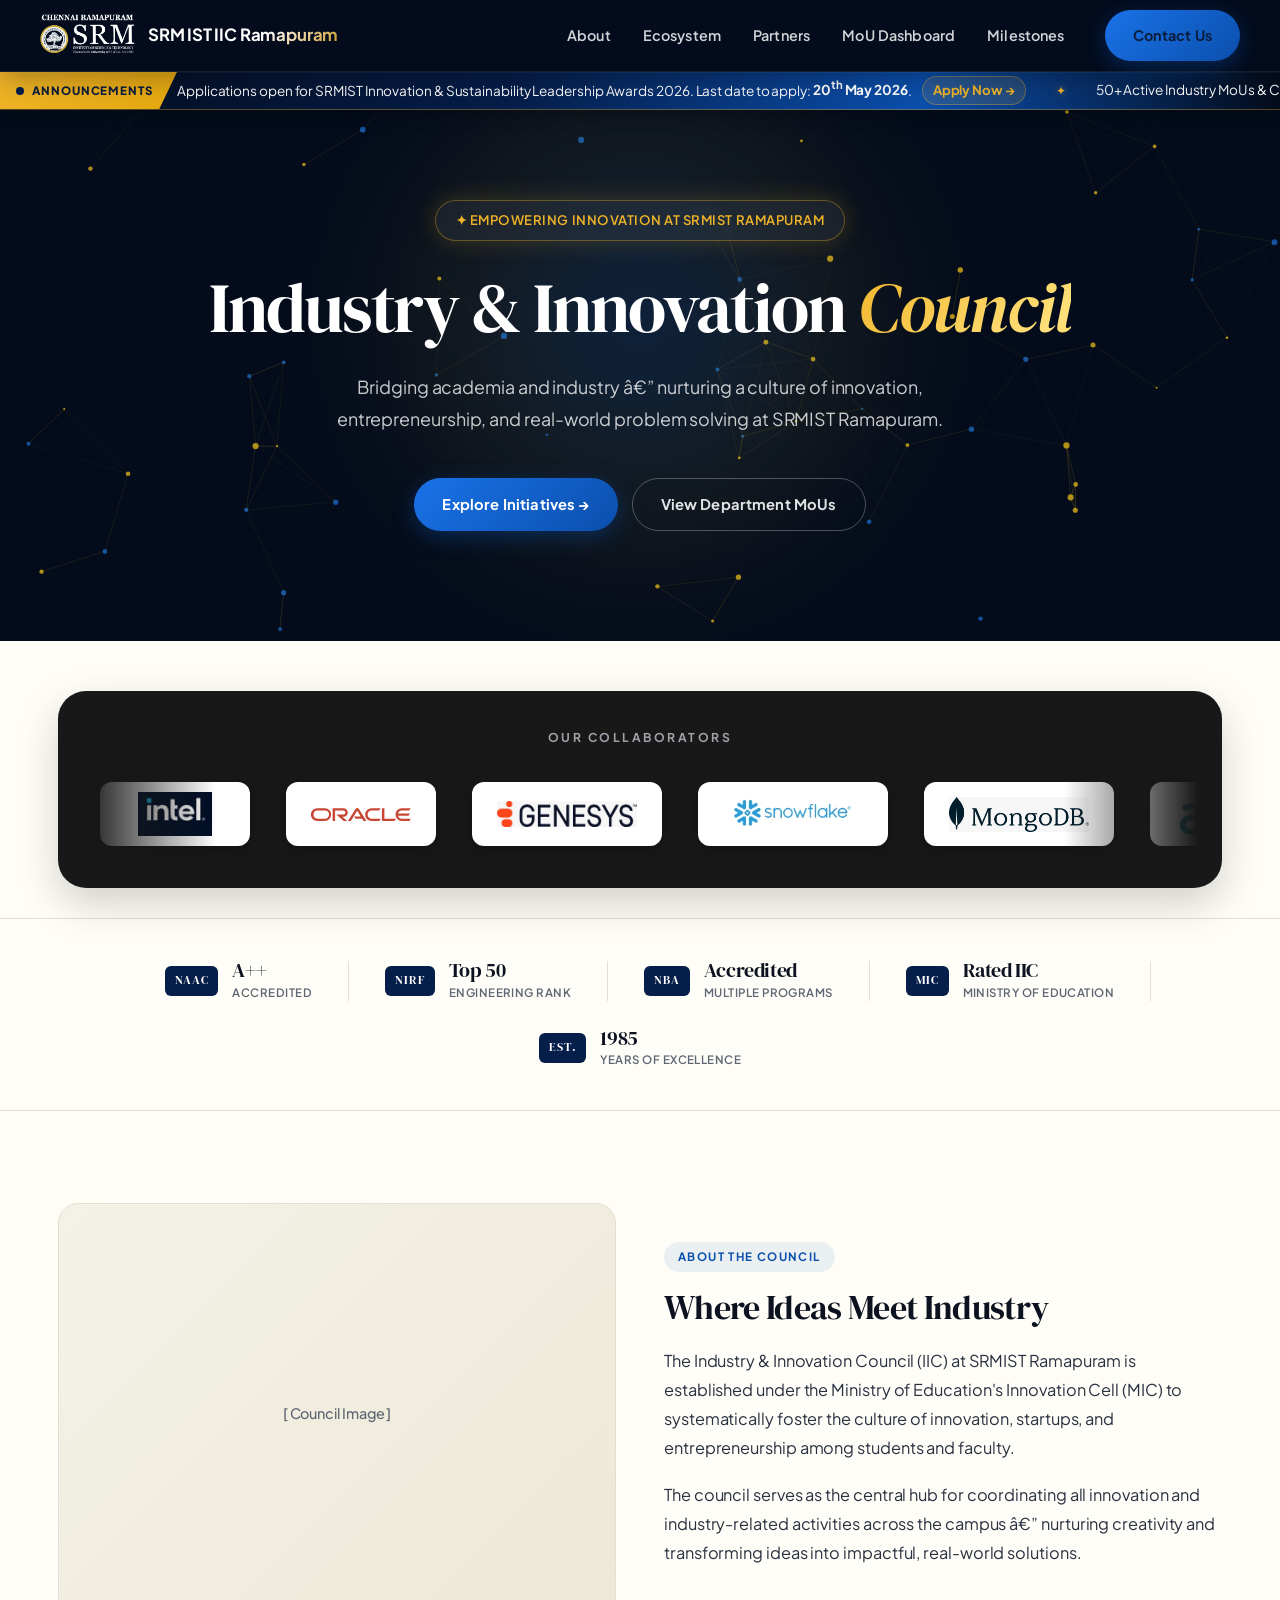
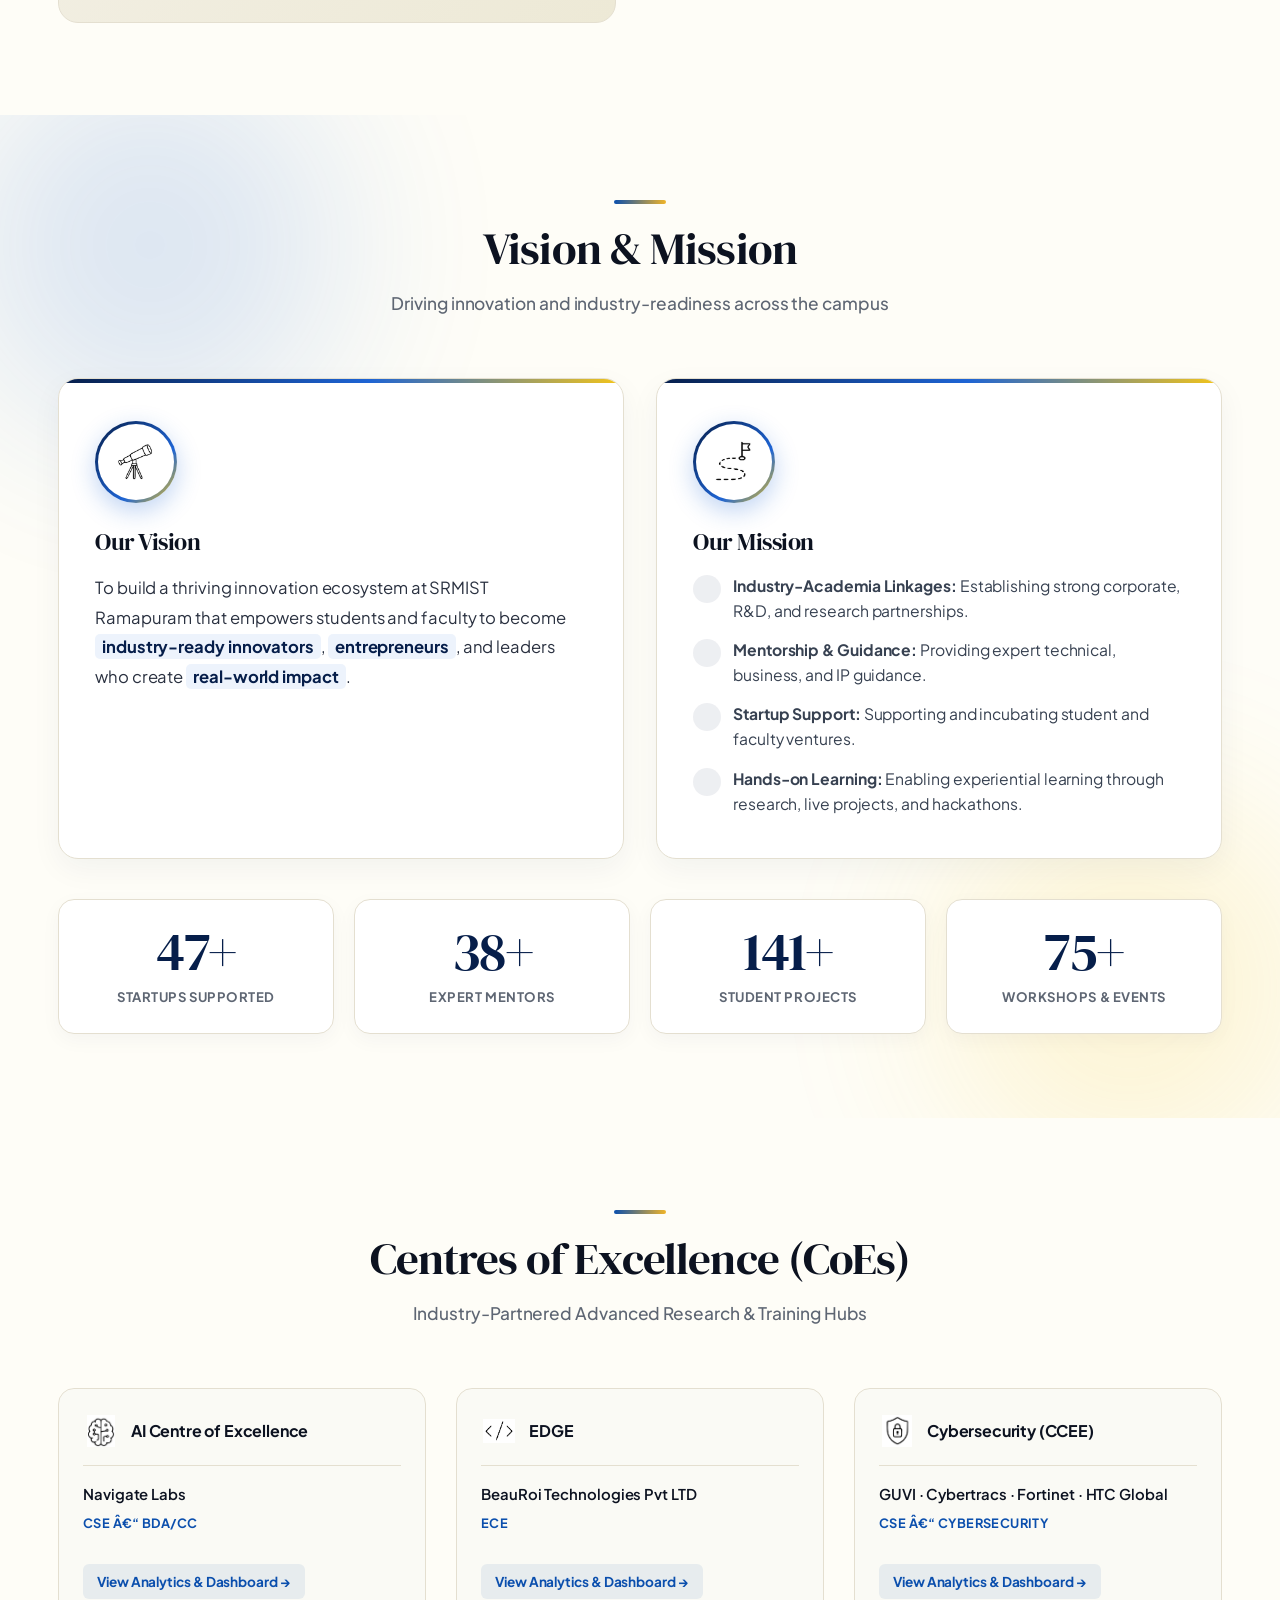
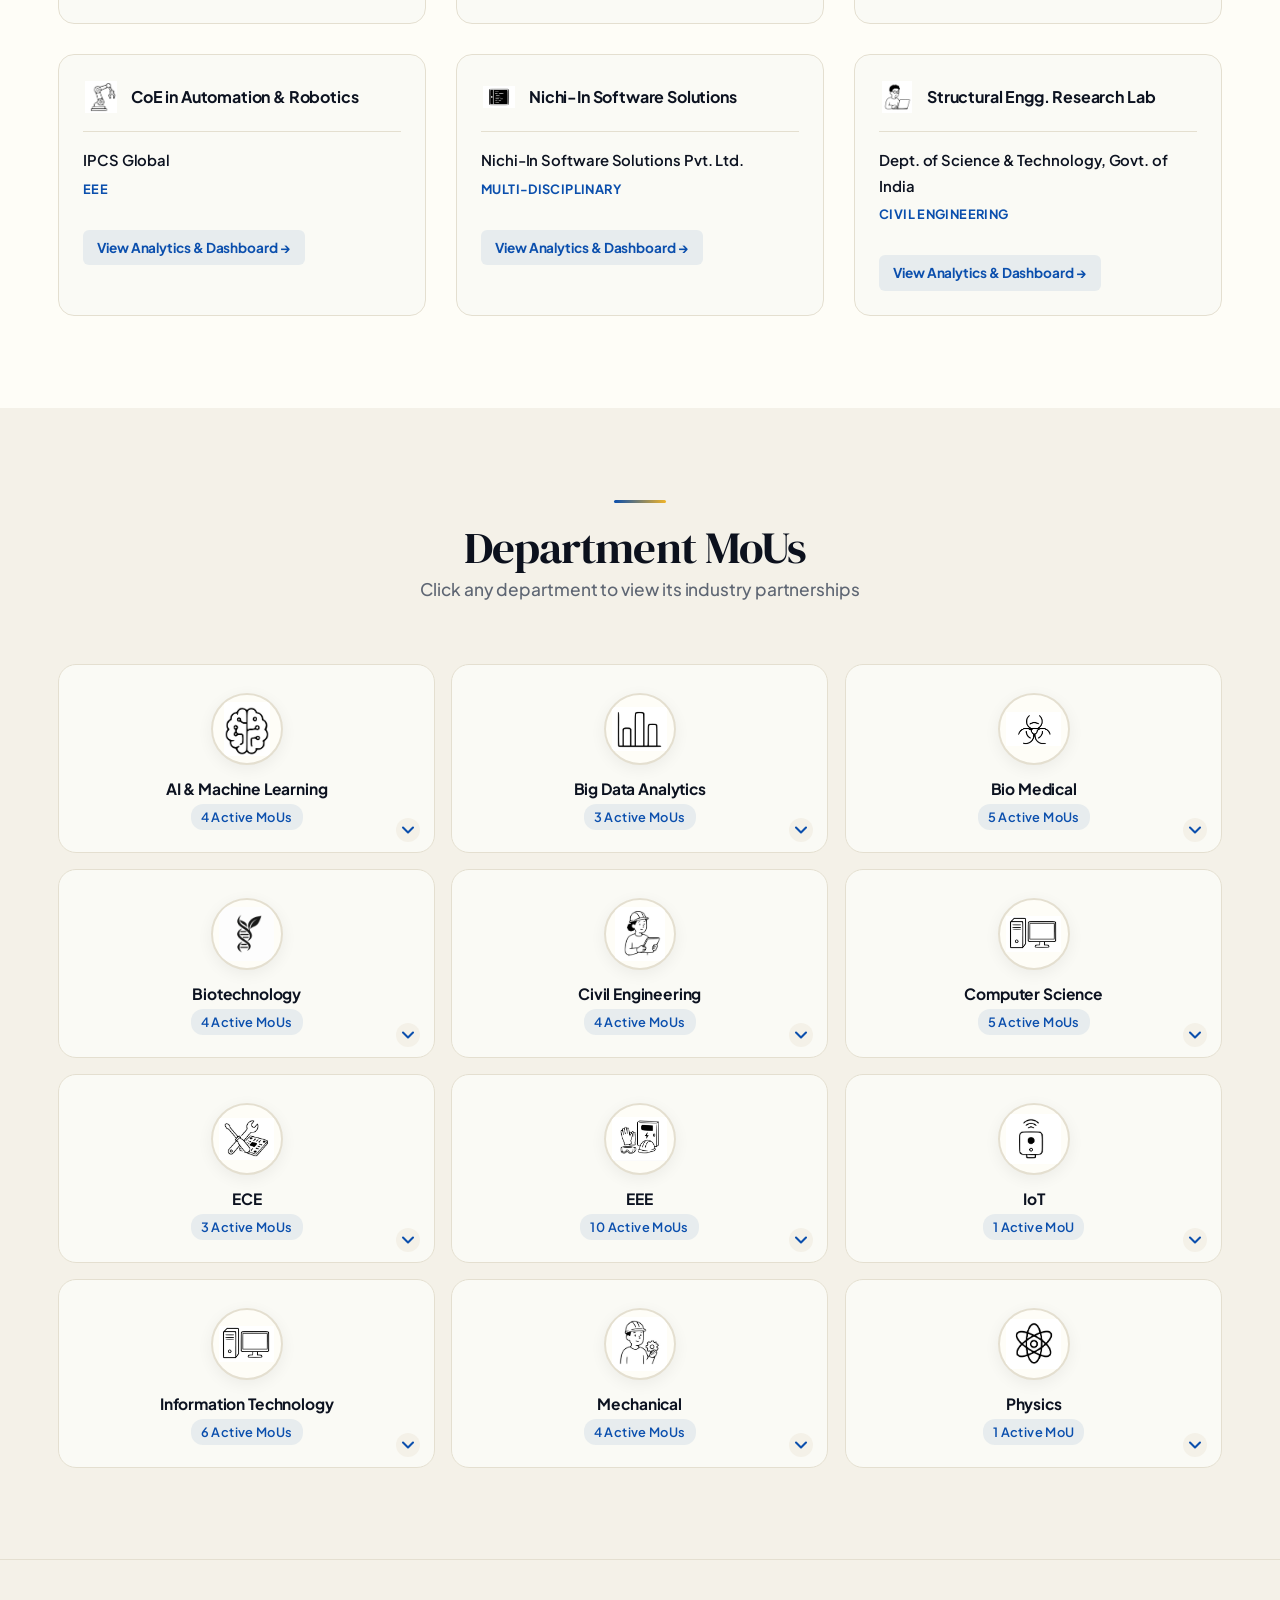
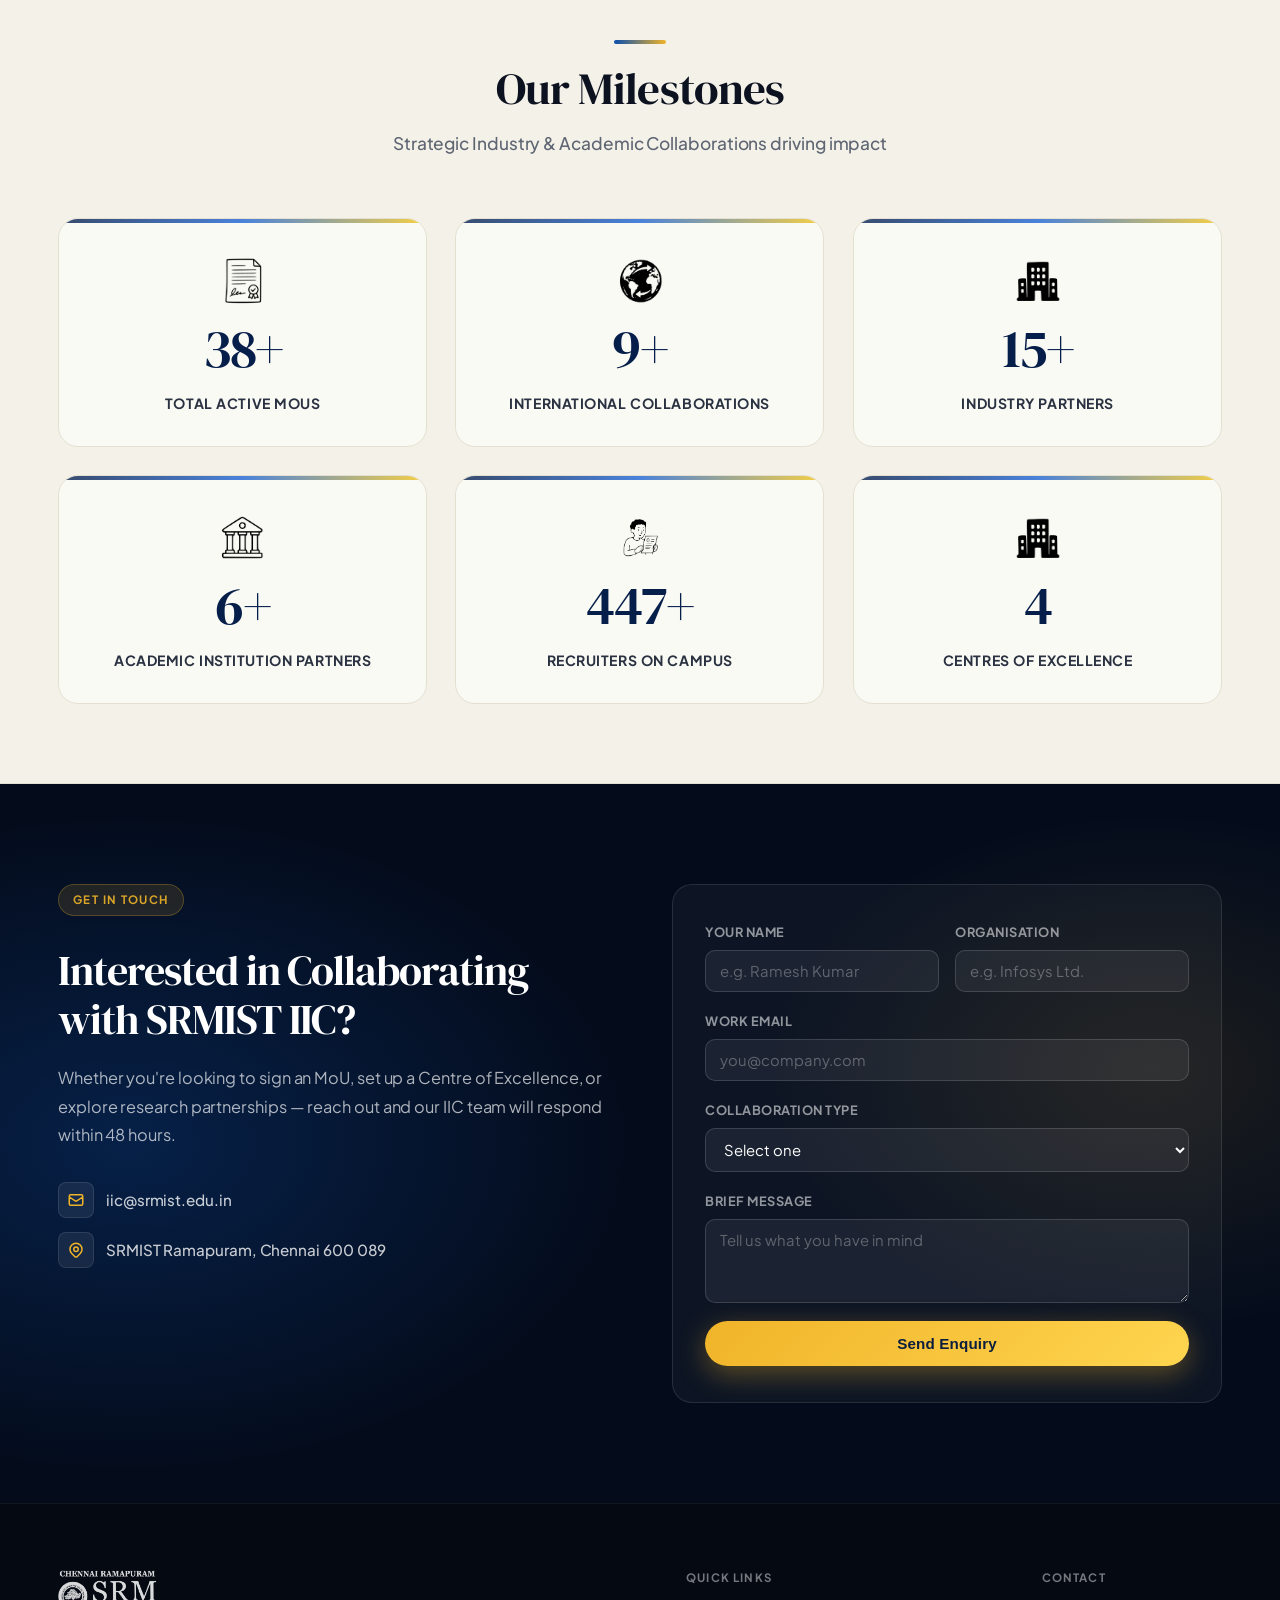
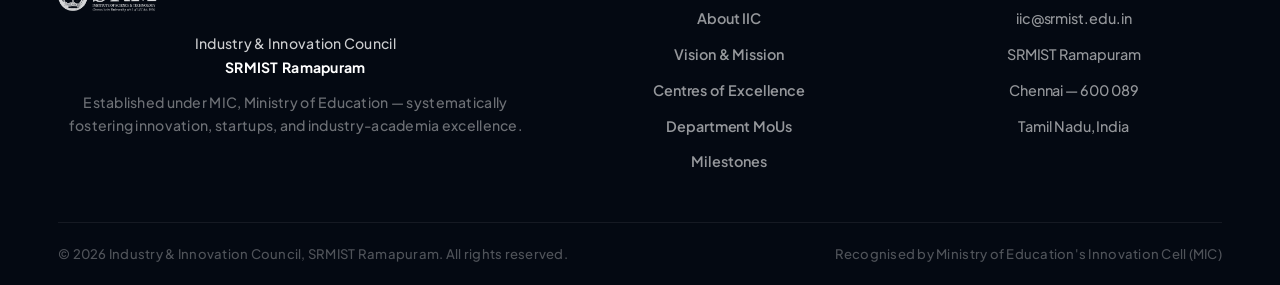
==== commit 44e2e808: "new updated version of website" ====
--- a/index.html
+++ b/index.html
@@ -1,12 +1,12 @@
-﻿<!DOCTYPE html>
+<!DOCTYPE html>
 <html lang="en">
 
 <head>
   <meta charset="UTF-8">
   <meta name="viewport" content="width=device-width, initial-scale=1.0">
+  <meta name="description"
+    content="Industry & Innovation Council (IIC) at SRMIST Ramapuram â€” fostering innovation, entrepreneurship, and industry-academia collaboration among students and faculty.">
   <title>Industry &amp; Innovation Council | SRMIST Ramapuram</title>
-  <link href="https://fonts.googleapis.com/css2?family=Inter:wght@400;500;600;700&family=Sora:wght@700;800&display=swap"
-    rel="stylesheet">
   <link rel="stylesheet" href="style.css">
 </head>
 
@@ -42,20 +42,20 @@
         <div class="announcement-item">
           <span> Applications open for SRMIST Innovation &amp; Sustainability Leadership Awards 2026. Last date to
             apply: <strong>20<sup>th</sup> May 2026</strong>. <a href="#contact" class="announcement-link">Apply Now
-              →</a></span>
-          <span class="announcement-sep">✦</span>
+              &rarr;</a></span>
+          <span class="announcement-sep">&#10022;</span>
           <span> 50+ Active Industry MoUs &amp; Centres of Excellence inaugurated across SRMIST Ramapuram. <a
-              href="#dept-dashboard" class="announcement-link">Explore MoUs →</a></span>
-          <span class="announcement-sep">✦</span>
+              href="#dept-dashboard" class="announcement-link">Explore MoUs &rarr;</a></span>
+          <span class="announcement-sep">&#10022;</span>
         </div>
         <div class="announcement-item" aria-hidden="true">
           <span> Applications open for SRMIST Innovation &amp; Sustainability Leadership Awards 2026. Last date to
             apply: <strong>20<sup>th</sup> May 2026</strong>. <a href="#contact" class="announcement-link">Apply Now
-              →</a></span>
-          <span class="announcement-sep">✦</span>
+              &rarr;</a></span>
+          <span class="announcement-sep">&#10022;</span>
           <span> 50+ Active Industry MoUs &amp; Centres of Excellence inaugurated across SRMIST Ramapuram. <a
-              href="#dept-dashboard" class="announcement-link">Explore MoUs →</a></span>
-          <span class="announcement-sep">✦</span>
+              href="#dept-dashboard" class="announcement-link">Explore MoUs &rarr;</a></span>
+          <span class="announcement-sep">&#10022;</span>
         </div>
       </div>
     </div>
@@ -67,12 +67,12 @@
     <div class="hero-glow-overlay"></div>
     <div class="container" style="position: relative; z-index: 2;">
       <div class="hero-content">
-        <div class="hero-badge">✦ Empowering Innovation at SRMIST Ramapuram</div>
+        <div class="hero-badge">&#10022; Empowering Innovation at SRMIST Ramapuram</div>
         <h1>Industry &amp; Innovation <span class="highlight">Council</span></h1>
-        <p>Bridging the gap between academia and industry — fostering a culture of innovation, entrepreneurship, and
-          real-world problem solving among students and faculty.</p>
+        <p>Bridging academia and industry â€” nurturing a culture of innovation, entrepreneurship, and real-world
+          problem solving at SRMIST Ramapuram.</p>
         <div class="hero-buttons">
-          <a href="#ecosystem" class="btn btn-primary">Explore Initiatives →</a>
+          <a href="#ecosystem" class="btn btn-primary">Explore Initiatives &rarr;</a>
           <a href="#dept-dashboard" class="btn btn-outline">View Department MoUs</a>
         </div>
       </div>
@@ -136,19 +136,66 @@
     </div>
   </section>
 
+  <!-- ===== ACCREDITATIONS TRUST BAR ===== -->
+  <section class="trust-bar-section">
+    <div class="container">
+      <div class="trust-bar">
+        <div class="trust-item">
+          <span class="trust-badge">NAAC</span>
+          <div class="trust-info">
+            <div class="trust-grade">A++</div>
+            <div class="trust-label">Accredited</div>
+          </div>
+        </div>
+        <div class="trust-divider"></div>
+        <div class="trust-item">
+          <span class="trust-badge">NIRF</span>
+          <div class="trust-info">
+            <div class="trust-grade">Top 50</div>
+            <div class="trust-label">Engineering Rank</div>
+          </div>
+        </div>
+        <div class="trust-divider"></div>
+        <div class="trust-item">
+          <span class="trust-badge">NBA</span>
+          <div class="trust-info">
+            <div class="trust-grade">Accredited</div>
+            <div class="trust-label">Multiple Programs</div>
+          </div>
+        </div>
+        <div class="trust-divider"></div>
+        <div class="trust-item">
+          <span class="trust-badge">MIC</span>
+          <div class="trust-info">
+            <div class="trust-grade">Rated IIC</div>
+            <div class="trust-label">Ministry of Education</div>
+          </div>
+        </div>
+        <div class="trust-divider"></div>
+        <div class="trust-item">
+          <span class="trust-badge">Est.</span>
+          <div class="trust-info">
+            <div class="trust-grade">1985</div>
+            <div class="trust-label">Years of Excellence</div>
+          </div>
+        </div>
+      </div>
+    </div>
+  </section>
+
   <!-- ===== ABOUT ===== -->
   <section class="section about" id="about">
     <div class="container">
       <div class="about-grid">
-        <div class="about-image-placeholder reveal-left">[ Council Image Placeholder ]</div>
+        <div class="about-image-placeholder reveal-left">[ Council Image ]</div>
         <div class="about-text reveal-right">
-          <h3>About the Council</h3>
+          <div class="section-overline">About the Council</div>
+          <h3>Where Ideas Meet Industry</h3>
           <p>The Industry &amp; Innovation Council (IIC) at SRMIST Ramapuram is established under the Ministry of
             Education's Innovation Cell (MIC) to systematically foster the culture of innovation, startups, and
             entrepreneurship among students and faculty.</p>
           <p>The council serves as the central hub for coordinating all innovation and industry-related activities
-            across the campus, creating a vibrant ecosystem that nurtures creativity and transforms ideas into impactful
-            solutions.</p>
+            across the campus â€” nurturing creativity and transforming ideas into impactful, real-world solutions.</p>
         </div>
       </div>
     </div>
@@ -255,8 +302,8 @@
           </div>
           <div class="coe-body">
             <div class="coe-partner">Navigate Labs</div>
-            <div class="coe-dept">CSE – BDA/CC</div>
-            <div class="coe-action-btn">View Analytics &amp; Dashboard →</div>
+            <div class="coe-dept">CSE â€“ BDA/CC</div>
+            <div class="coe-action-btn">View Analytics &amp; Dashboard &rarr;</div>
           </div>
         </div>
         <div class="eco-card coe-card clickable-coe reveal-scale delay-2"
@@ -268,7 +315,7 @@
           <div class="coe-body">
             <div class="coe-partner">BeauRoi Technologies Pvt LTD</div>
             <div class="coe-dept">ECE</div>
-            <div class="coe-action-btn">View Analytics &amp; Dashboard →</div>
+            <div class="coe-action-btn">View Analytics &amp; Dashboard &rarr;</div>
           </div>
         </div>
         <div class="eco-card coe-card clickable-coe reveal-scale delay-3"
@@ -279,9 +326,9 @@
             <h4>Cybersecurity (CCEE)</h4>
           </div>
           <div class="coe-body">
-            <div class="coe-partner">GUVI · Cybertracs · Fortinet · HTC Global</div>
-            <div class="coe-dept">CSE – Cybersecurity</div>
-            <div class="coe-action-btn">View Analytics &amp; Dashboard →</div>
+            <div class="coe-partner">GUVI &middot; Cybertracs &middot; Fortinet &middot; HTC Global</div>
+            <div class="coe-dept">CSE â€“ Cybersecurity</div>
+            <div class="coe-action-btn">View Analytics &amp; Dashboard &rarr;</div>
           </div>
         </div>
         <div class="eco-card coe-card clickable-coe reveal-scale delay-4"
@@ -294,7 +341,7 @@
           <div class="coe-body">
             <div class="coe-partner">IPCS Global</div>
             <div class="coe-dept">EEE</div>
-            <div class="coe-action-btn">View Analytics &amp; Dashboard →</div>
+            <div class="coe-action-btn">View Analytics &amp; Dashboard &rarr;</div>
           </div>
         </div>
         <div class="eco-card coe-card clickable-coe reveal-scale delay-5"
@@ -306,7 +353,7 @@
           <div class="coe-body">
             <div class="coe-partner">Nichi-In Software Solutions Pvt. Ltd.</div>
             <div class="coe-dept">Multi-disciplinary</div>
-            <div class="coe-action-btn">View Analytics &amp; Dashboard →</div>
+            <div class="coe-action-btn">View Analytics &amp; Dashboard &rarr;</div>
           </div>
         </div>
         <div class="eco-card coe-card clickable-coe reveal-scale delay-6"
@@ -319,7 +366,7 @@
           <div class="coe-body">
             <div class="coe-partner">Dept. of Science &amp; Technology, Govt. of India</div>
             <div class="coe-dept">Civil Engineering</div>
-            <div class="coe-action-btn">View Analytics &amp; Dashboard →</div>
+            <div class="coe-action-btn">View Analytics &amp; Dashboard &rarr;</div>
           </div>
         </div>
       </div>
@@ -341,8 +388,6 @@
 
     </div>
   </section>
-
-
 
   <!-- ===== IMPACT ===== -->
   <section class="section impact" id="impact">
@@ -387,31 +432,158 @@
     </div>
   </section>
 
-  <!-- ===== MOU SIGNING PHOTO LIGHTBOX MODAL ===== -->
+  <!-- ===== CONTACT / COLLABORATION CTA ===== -->
+  <section class="section contact-cta" id="contact">
+    <div class="contact-cta-bg"></div>
+    <div class="container" style="position:relative;z-index:2;">
+      <div class="contact-cta-inner reveal">
+        <div class="contact-cta-left">
+          <div class="section-overline"
+            style="color:rgba(240,180,41,0.9);background:rgba(240,180,41,0.12);border:1px solid rgba(240,180,41,0.25);">
+            Get in Touch</div>
+          <h2 class="contact-cta-heading">Interested in Collaborating<br>with SRMIST IIC?</h2>
+          <p class="contact-cta-sub">Whether you're looking to sign an MoU, set up a Centre of Excellence, or explore
+            research partnerships &mdash; reach out and our IIC team will respond within 48 hours.</p>
+          <div class="contact-details">
+            <div class="contact-detail-row">
+              <div class="contact-detail-icon">
+                <svg width="18" height="18" fill="none" viewBox="0 0 24 24" stroke="currentColor" stroke-width="2">
+                  <path stroke-linecap="round" stroke-linejoin="round"
+                    d="M3 8l7.89 5.26a2 2 0 002.22 0L21 8M5 19h14a2 2 0 002-2V7a2 2 0 00-2-2H5a2 2 0 00-2 2v10a2 2 0 002 2z" />
+                </svg>
+              </div>
+              <span>iic@srmist.edu.in</span>
+            </div>
+            <div class="contact-detail-row">
+              <div class="contact-detail-icon">
+                <svg width="18" height="18" fill="none" viewBox="0 0 24 24" stroke="currentColor" stroke-width="2">
+                  <path stroke-linecap="round" stroke-linejoin="round"
+                    d="M17.657 16.657L13.414 20.9a1.998 1.998 0 01-2.827 0l-4.244-4.243a8 8 0 1111.314 0z" />
+                  <path stroke-linecap="round" stroke-linejoin="round" d="M15 11a3 3 0 11-6 0 3 3 0 016 0z" />
+                </svg>
+              </div>
+              <span>SRMIST Ramapuram, Chennai 600 089</span>
+            </div>
+          </div>
+        </div>
+        <div class="contact-cta-right">
+          <form class="contact-form" onsubmit="return false;">
+            <div class="form-row">
+              <div class="form-group">
+                <label for="cf-name">Your Name</label>
+                <input type="text" id="cf-name" placeholder="e.g. Ramesh Kumar" autocomplete="name">
+              </div>
+              <div class="form-group">
+                <label for="cf-org">Organisation</label>
+                <input type="text" id="cf-org" placeholder="e.g. Infosys Ltd." autocomplete="organization">
+              </div>
+            </div>
+            <div class="form-group">
+              <label for="cf-email">Work Email</label>
+              <input type="email" id="cf-email" placeholder="you@company.com" autocomplete="email">
+            </div>
+            <div class="form-group">
+              <label for="cf-type">Collaboration Type</label>
+              <select id="cf-type">
+                <option value="">Select one</option>
+                <option>Industry MoU</option>
+                <option>Centre of Excellence</option>
+                <option>Sponsored Research</option>
+                <option>Internship / Placement</option>
+                <option>Guest Lecture / Workshop</option>
+                <option>Other</option>
+              </select>
+            </div>
+            <div class="form-group">
+              <label for="cf-msg">Brief Message</label>
+              <textarea id="cf-msg" rows="3" placeholder="Tell us what you have in mind"></textarea>
+            </div>
+            <button type="submit" class="btn btn-primary contact-submit-btn">Send Enquiry</button>
+          </form>
+        </div>
+      </div>
+    </div>
+  </section>
+
+  <!-- ===== UPGRADED MOU PHOTO LIGHTBOX ===== -->
   <div id="mou-photo-modal" role="dialog" aria-modal="true" aria-labelledby="mou-modal-title">
     <div class="mou-modal-box">
+      <!-- Header bar -->
       <div class="mou-modal-header">
-        <h3 id="mou-modal-title">MoU Signing Ceremony</h3>
-        <button class="mou-modal-close" onclick="closeMouModal()" aria-label="Close modal">✕</button>
-      </div>
+        <div class="mou-modal-header-info">
+          <div class="mou-modal-badge">MoU Signing Ceremony</div>
+          <h3 id="mou-modal-title">Partner Name</h3>
+        </div>
+        <div class="mou-modal-header-actions">
+          <span id="mou-photo-counter" class="mou-photo-counter"></span>
+          <button class="mou-modal-close" onclick="closeMouModal()" aria-label="Close modal">
+            <svg width="18" height="18" fill="none" viewBox="0 0 24 24" stroke="currentColor" stroke-width="2.5">
+              <path stroke-linecap="round" stroke-linejoin="round" d="M6 18L18 6M6 6l12 12" />
+            </svg>
+          </button>
+        </div>
+      </div>
+      <!-- Main image viewer -->
       <div class="mou-modal-img-wrap">
         <button class="mou-modal-nav mou-modal-prev" id="mou-prev-btn" onclick="prevMouPhoto()"
-          aria-label="Previous photo">‹</button>
-        <img id="mou-modal-img" src="" alt="MoU Signing Photo">
-        <button class="mou-modal-nav mou-modal-next" id="mou-next-btn" onclick="nextMouPhoto()"
-          aria-label="Next photo">›</button>
-      </div>
+          aria-label="Previous photo">
+          <svg width="22" height="22" fill="none" viewBox="0 0 24 24" stroke="currentColor" stroke-width="2.5">
+            <path stroke-linecap="round" stroke-linejoin="round" d="M15 19l-7-7 7-7" />
+          </svg>
+        </button>
+        <div class="mou-img-fade-wrap">
+          <img id="mou-modal-img" src="" alt="MoU Signing Photo">
+        </div>
+        <button class="mou-modal-nav mou-modal-next" id="mou-next-btn" onclick="nextMouPhoto()" aria-label="Next photo">
+          <svg width="22" height="22" fill="none" viewBox="0 0 24 24" stroke="currentColor" stroke-width="2.5">
+            <path stroke-linecap="round" stroke-linejoin="round" d="M9 5l7 7-7 7" />
+          </svg>
+        </button>
+      </div>
+      <!-- Thumbnail strip -->
       <div id="mou-modal-thumbnails" class="mou-thumbnails-grid"></div>
-      <p class="mou-modal-footer-note">Press <kbd
-          style="background:rgba(255,255,255,0.1);padding:2px 6px;border-radius:4px;font-size:0.75rem">Esc</kbd> or
-        click outside to close</p>
+      <!-- Footer hint -->
+      <div class="mou-modal-footer-note">
+        <span class="mou-kbd">&larr;</span><span class="mou-kbd">&rarr;</span> navigate &nbsp;&middot;&nbsp; <span
+          class="mou-kbd">Esc</span> close
+      </div>
     </div>
   </div>
 
   <!-- ===== FOOTER ===== -->
   <footer class="footer">
     <div class="container">
-      <p>&copy; 2026 Industry &amp; Innovation Council, SRMIST Ramapuram. All rights reserved.</p>
+      <div class="footer-grid">
+        <div class="footer-brand-col">
+          <img src="Images/image-removebg-preview.png" alt="SRM IIC Logo" class="footer-logo">
+          <p class="footer-tagline">Industry &amp; Innovation Council<br><strong>SRMIST Ramapuram</strong></p>
+          <p class="footer-desc">Established under MIC, Ministry of Education &mdash; systematically fostering innovation,
+            startups, and industry-academia excellence.</p>
+        </div>
+        <div class="footer-links-col">
+          <h5>Quick Links</h5>
+          <ul>
+            <li><a href="#about">About IIC</a></li>
+            <li><a href="#vision">Vision &amp; Mission</a></li>
+            <li><a href="#ecosystem">Centres of Excellence</a></li>
+            <li><a href="#dept-dashboard">Department MoUs</a></li>
+            <li><a href="#impact">Milestones</a></li>
+          </ul>
+        </div>
+        <div class="footer-links-col">
+          <h5>Contact</h5>
+          <ul>
+            <li>iic@srmist.edu.in</li>
+            <li>SRMIST Ramapuram</li>
+            <li>Chennai &mdash; 600 089</li>
+            <li>Tamil Nadu, India</li>
+          </ul>
+        </div>
+      </div>
+      <div class="footer-bottom">
+        <p>&copy; 2026 Industry &amp; Innovation Council, SRMIST Ramapuram. All rights reserved.</p>
+        <p class="footer-mic-note">Recognised by Ministry of Education's Innovation Cell (MIC)</p>
+      </div>
     </div>
   </footer>
 
@@ -421,7 +593,7 @@
       <circle class="progress-ring-circle" stroke="var(--accent)" stroke-width="3" fill="transparent" r="20" cx="24"
         cy="24" />
     </svg>
-    <span class="arrow-icon">↑</span>
+    <span class="arrow-icon">â†‘</span>
   </button>
 
   <script src="mous-data.js"></script>
--- a/style.css
+++ b/style.css
@@ -1,34 +1,103 @@
+/* ===== GOOGLE FONTS ===== */
+@import url('https://fonts.googleapis.com/css2?family=Plus+Jakarta+Sans:wght@400;500;600;700;800&family=DM+Serif+Display:ital@0;1&family=Inter:wght@400;500;600;700&display=swap');
+
 /* ===== VARIABLES ===== */
 :root {
-  --primary: #0D4FA0;
+  /* Brand Palette */
+  --primary: #0B4FAD;
   --primary-dark: #061E4A;
-  --primary-light: #1A6FD4;
-  --accent: #F5C518;
-  --dark-bg: #050C1A;
-  --light-bg: #F5F2E2; /* Warm cream light background */
-  --white: #FFFFEB;    /* Warm cream color palette from Image 2 */
-  --card-bg: #FBF9EC;  /* Warm cream card background */
-  --text-dark: #0D1117;
-  --text-body: #2C333E;
-  --text-muted: #626A76;
-  --border: #E6E1D0;   /* Warm soft border matching cream palette */
-  --navy: #10243e;
-  --blue: #2563eb;
-  --green: #16a34a;
+  --primary-light: #1A72E8;
+  --accent: #F0B429;
+  --accent-light: #FFEAA0;
+
+  /* Backgrounds */
+  --dark-bg: #040C1C;
+  --light-bg: #F4F1E8;
+  --white: #FEFDF7;
+  --card-bg: #FAFAF5;
+  --surface: #FFFFFF;
+
+  /* Text */
+  --text-dark: #0C1220;
+  --text-body: #2A3140;
+  --text-muted: #5E6673;
+  --text-light: #8891A0;
+
+  /* Borders */
+  --border: #E4DFD0;
+  --border-dark: #C8C3B0;
+
+  /* Misc */
+  --navy: #0D2040;
+  --blue: #1D4ED8;
+  --green: #15803D;
+  --radius-sm: 8px;
+  --radius-md: 14px;
+  --radius-lg: 20px;
+  --radius-xl: 28px;
+  --shadow-sm: 0 2px 8px rgba(6, 30, 74, 0.06);
+  --shadow-md: 0 8px 28px rgba(6, 30, 74, 0.10);
+  --shadow-lg: 0 20px 56px rgba(6, 30, 74, 0.14);
 }
 
 * { box-sizing: border-box; margin: 0; padding: 0; }
 html { scroll-behavior: smooth; font-size: 16px; }
-body { font-family: 'Inter', sans-serif; color: var(--text-body); background: var(--white); line-height: 1.7; overflow-x: hidden; }
+body {
+  font-family: 'Plus Jakarta Sans', 'Inter', sans-serif;
+  color: var(--text-body);
+  background: var(--white);
+  line-height: 1.72;
+  overflow-x: hidden;
+  -webkit-font-smoothing: antialiased;
+  -moz-osx-font-smoothing: grayscale;
+  letter-spacing: -0.005em;
+}
 a { text-decoration: none; color: inherit; transition: 0.3s; }
 img { max-width: 100%; display: block; }
 
-.container { max-width: 1200px; margin: 0 auto; padding: 0 24px; }
-.section { padding: 80px 0; }
-.section-header { text-align: center; margin-bottom: 56px; }
-.section-header h2 { font-family: 'Sora', sans-serif; font-size: 2.4rem; font-weight: 800; color: var(--text-dark); margin-bottom: 12px; }
-.section-header .accent-line { width: 60px; height: 4px; background: linear-gradient(90deg, var(--primary), var(--accent)); margin: 0 auto 16px; border-radius: 2px; }
-.section-header p { color: var(--text-muted); font-size: 1.05rem; }
+.container { max-width: 1220px; margin: 0 auto; padding: 0 28px; }
+.section { padding: 92px 0; }
+
+/* ===== SECTION HEADER ===== */
+.section-header { text-align: center; margin-bottom: 60px; }
+.section-header h2 {
+  font-family: 'DM Serif Display', Georgia, serif;
+  font-size: clamp(2rem, 4vw, 2.8rem);
+  font-weight: 400;
+  color: var(--text-dark);
+  margin-bottom: 14px;
+  line-height: 1.2;
+  letter-spacing: -0.02em;
+}
+.section-header .accent-line {
+  width: 52px;
+  height: 3.5px;
+  background: linear-gradient(90deg, var(--primary), var(--accent));
+  margin: 0 auto 18px;
+  border-radius: 3px;
+}
+.section-header p {
+  color: var(--text-muted);
+  font-size: 1.08rem;
+  font-weight: 500;
+  max-width: 540px;
+  margin: 0 auto;
+  line-height: 1.65;
+}
+
+/* ===== OVERLINE LABEL ===== */
+.section-overline {
+  display: inline-block;
+  font-size: 0.72rem;
+  font-weight: 700;
+  letter-spacing: 0.12em;
+  text-transform: uppercase;
+  color: var(--primary);
+  background: rgba(11, 79, 173, 0.08);
+  padding: 5px 14px;
+  border-radius: 40px;
+  margin-bottom: 14px;
+}
 
 /* ===== NAVBAR ===== */
 .navbar {
@@ -36,54 +105,54 @@
   top: 0;
   left: 0;
   width: 100%;
-  height: 76px;
+  height: 72px;
   z-index: 1000;
-  background: rgba(6, 30, 74, 0.96);
-  backdrop-filter: blur(16px) saturate(180%);
-  -webkit-backdrop-filter: blur(16px) saturate(180%);
-  border-bottom: 1px solid rgba(255, 255, 255, 0.1);
-  box-shadow: 0 4px 20px rgba(0, 0, 0, 0.25);
-  padding: 12px 0;
-  transition: all 0.3s ease;
+  background: rgba(4, 12, 28, 0.97);
+  backdrop-filter: blur(20px) saturate(200%);
+  -webkit-backdrop-filter: blur(20px) saturate(200%);
+  border-bottom: 1px solid rgba(255, 255, 255, 0.08);
+  box-shadow: 0 1px 0 rgba(255,255,255,0.04), 0 6px 28px rgba(0, 0, 0, 0.3);
+  padding: 10px 0;
+  transition: all 0.35s ease;
 }
 
 /* ===== SCROLLING ANNOUNCEMENT BAR (FIXED BELOW NAVBAR) ===== */
 .announcement-bar {
   position: fixed;
-  top: 76px;
+  top: 72px;
   left: 0;
   width: 100%;
-  height: 40px;
-  background: linear-gradient(90deg, #050C1A 0%, #061E4A 35%, #0D4FA0 70%, #050C1A 100%);
-  border-top: 1px solid rgba(245, 197, 24, 0.3);
-  border-bottom: 1px solid rgba(245, 197, 24, 0.4);
+  height: 38px;
+  background: linear-gradient(90deg, #040C1C 0%, #061E4A 40%, #0B4FAD 72%, #040C1C 100%);
+  border-bottom: 1px solid rgba(240, 180, 41, 0.35);
   color: #ffffff;
   z-index: 999;
   display: flex;
   align-items: center;
   overflow: hidden;
-  font-size: 0.88rem;
-  box-shadow: 0 4px 16px rgba(0, 0, 0, 0.3);
+  font-size: 0.85rem;
+  box-shadow: 0 4px 18px rgba(0, 0, 0, 0.28);
 }
 
 .announcement-label {
-  background: linear-gradient(135deg, #F5C518 0%, #d4a30e 100%);
-  color: #061E4A;
-  font-family: 'Sora', sans-serif;
+  background: linear-gradient(135deg, #F0B429 0%, #E5A80E 100%);
+  color: #0B1E3D;
+  font-family: 'Plus Jakarta Sans', sans-serif;
   font-weight: 800;
-  font-size: 0.74rem;
-  letter-spacing: 0.05em;
+  font-size: 0.72rem;
+  letter-spacing: 0.08em;
+  text-transform: uppercase;
   padding: 0 16px;
   height: 100%;
   display: flex;
   align-items: center;
   gap: 8px;
   flex-shrink: 0;
-  box-shadow: 4px 0 14px rgba(0, 0, 0, 0.3);
+  box-shadow: 4px 0 14px rgba(0, 0, 0, 0.25);
   z-index: 2;
   position: relative;
-  clip-path: polygon(0 0, 100% 0, 92% 100%, 0% 100%);
-  padding-right: 22px;
+  clip-path: polygon(0 0, 100% 0, 90% 100%, 0% 100%);
+  padding-right: 24px;
 }
 
 .pulse-dot {
@@ -130,28 +199,29 @@
 }
 
 .announcement-sep {
-  color: #F5C518;
-  font-size: 0.8rem;
-  text-shadow: 0 0 8px rgba(245, 197, 24, 0.6);
+  color: var(--accent);
+  font-size: 0.78rem;
+  text-shadow: 0 0 8px rgba(240, 180, 41, 0.55);
 }
 
 .announcement-link {
-  color: #F5C518;
+  color: var(--accent);
   font-weight: 700;
   text-decoration: none;
-  background: rgba(245, 197, 24, 0.15);
-  border: 1px solid rgba(245, 197, 24, 0.4);
-  padding: 3px 10px;
+  background: rgba(240, 180, 41, 0.12);
+  border: 1px solid rgba(240, 180, 41, 0.35);
+  padding: 2px 10px;
   border-radius: 20px;
   margin-left: 8px;
   transition: all 0.25s ease;
   display: inline-block;
+  font-size: 0.82rem;
 }
 
 .announcement-link:hover {
-  background: #F5C518;
-  color: #061E4A;
-  box-shadow: 0 0 12px rgba(245, 197, 24, 0.6);
+  background: var(--accent);
+  color: #0B1E3D;
+  box-shadow: 0 0 10px rgba(240, 180, 41, 0.55);
   transform: translateY(-1px);
 }
 
@@ -162,7 +232,7 @@
 .nav-container {
   max-width: 1440px;
   margin: 0 auto;
-  padding: 0 36px;
+  padding: 0 40px;
   width: 100%;
   display: flex;
   justify-content: space-between;
@@ -171,68 +241,167 @@
 .nav-brand {
   display: flex;
   align-items: center;
-  gap: 14px;
+  gap: 12px;
   color: #ffffff;
-  font-size: 1.18rem;
-  font-weight: 700;
-  font-family: 'Sora', sans-serif;
-  letter-spacing: 0.01em;
+  font-size: 1.05rem;
+  font-weight: 700;
+  font-family: 'Plus Jakarta Sans', sans-serif;
+  letter-spacing: -0.01em;
   white-space: nowrap;
+  line-height: 1.3;
+}
+.nav-brand span {
+  background: linear-gradient(135deg, #ffffff 60%, rgba(240,180,41,0.85) 100%);
+  -webkit-background-clip: text;
+  -webkit-text-fill-color: transparent;
+  background-clip: text;
 }
 .nav-logo-img {
-  height: 52px;
+  height: 46px;
   width: auto;
-  max-width: 240px;
+  max-width: 220px;
   object-fit: contain;
   display: block;
 }
 .nav-links {
   display: flex;
-  gap: 28px;
+  gap: 32px;
   align-items: center;
 }
 .nav-links a {
-  color: rgba(255, 255, 255, 0.92);
-  font-size: 0.95rem;
+  color: rgba(255, 255, 255, 0.82);
+  font-size: 0.9rem;
   font-weight: 600;
+  letter-spacing: 0.01em;
+  transition: color 0.25s ease;
+}
+.nav-links a:hover {
+  color: #ffffff;
+  opacity: 1;
+}
+.nav-cta {
+  background: linear-gradient(135deg, var(--accent) 0%, #FFD54F 100%);
+  color: #0B1E3D !important;
+  padding: 9px 22px;
+  border-radius: 40px;
+  font-weight: 700 !important;
+  font-size: 0.87rem;
   letter-spacing: 0.02em;
-  transition: color 0.25s ease, opacity 0.25s ease;
-}
-.nav-links a:hover {
-  color: var(--accent);
-  opacity: 1;
-}
-.nav-cta {
-  background: var(--accent);
-  color: var(--text-dark) !important;
-  padding: 10px 22px;
-  border-radius: 8px;
-  font-weight: 700 !important;
-  font-size: 0.92rem;
-  letter-spacing: 0.02em;
-  margin-left: 6px;
-  box-shadow: 0 4px 14px rgba(245, 197, 24, 0.3);
+  margin-left: 8px;
+  box-shadow: 0 4px 18px rgba(240, 180, 41, 0.35);
   transition: transform 0.2s ease, box-shadow 0.2s ease !important;
 }
 .nav-cta:hover {
   transform: translateY(-2px);
-  box-shadow: 0 6px 20px rgba(245, 197, 24, 0.45);
+  box-shadow: 0 8px 26px rgba(240, 180, 41, 0.5);
 }
 
 /* ===== HERO ===== */
-.hero { padding: 196px 0 100px; background: var(--dark-bg); color: #fff; text-align: center; }
-.hero-badge { display: inline-block; padding: 8px 16px; background: rgba(255,255,255,0.1); border-radius: 50px; font-size: 0.85rem; margin-bottom: 24px; color: var(--accent); }
-.hero h1 { font-family: 'Sora', sans-serif; font-size: 3.5rem; margin-bottom: 24px; }
+.hero {
+  padding: 200px 0 110px;
+  background: var(--dark-bg);
+  color: #fff;
+  text-align: center;
+}
+.hero-badge {
+  display: inline-flex;
+  align-items: center;
+  gap: 8px;
+  padding: 8px 20px;
+  background: rgba(255,255,255,0.06);
+  border: 1px solid rgba(240,180,41,0.35);
+  border-radius: 50px;
+  font-size: 0.82rem;
+  font-weight: 600;
+  letter-spacing: 0.04em;
+  text-transform: uppercase;
+  margin-bottom: 28px;
+  color: var(--accent);
+  backdrop-filter: blur(8px);
+}
+.hero h1 {
+  font-family: 'DM Serif Display', Georgia, serif;
+  font-size: clamp(2.6rem, 6vw, 4.4rem);
+  font-weight: 400;
+  margin-bottom: 24px;
+  line-height: 1.12;
+  letter-spacing: -0.03em;
+}
 .hero .highlight { color: var(--accent); }
-.hero p { max-width: 700px; margin: 0 auto 40px; font-size: 1.1rem; opacity: 0.9; }
-.btn { display: inline-block; padding: 12px 24px; border-radius: 8px; font-weight: 600; cursor: pointer; border: none; }
-.btn-primary { background: var(--primary-light); color: #fff; }
-.btn-outline { background: transparent; border: 1px solid rgba(255,255,255,0.3); color: #fff; }
-.hero-buttons { display: flex; gap: 16px; justify-content: center; }
+.hero p {
+  max-width: 620px;
+  margin: 0 auto 44px;
+  font-size: 1.12rem;
+  line-height: 1.75;
+  opacity: 0.78;
+  font-weight: 400;
+}
+.btn {
+  display: inline-flex;
+  align-items: center;
+  gap: 6px;
+  padding: 13px 28px;
+  border-radius: 40px;
+  font-weight: 700;
+  font-size: 0.92rem;
+  cursor: pointer;
+  border: none;
+  letter-spacing: 0.01em;
+  transition: transform 0.22s ease, box-shadow 0.22s ease;
+}
+.btn-primary {
+  background: linear-gradient(135deg, var(--primary-light) 0%, #0B4FAD 100%);
+  color: #fff;
+  box-shadow: 0 6px 22px rgba(11, 79, 173, 0.4);
+}
+.btn-primary:hover {
+  transform: translateY(-2px);
+  box-shadow: 0 10px 30px rgba(11, 79, 173, 0.5);
+}
+.btn-outline {
+  background: transparent;
+  border: 1.5px solid rgba(255,255,255,0.28);
+  color: rgba(255,255,255,0.88);
+  backdrop-filter: blur(8px);
+}
+.btn-outline:hover {
+  border-color: rgba(255,255,255,0.55);
+  background: rgba(255,255,255,0.06);
+  transform: translateY(-2px);
+}
+.hero-buttons { display: flex; gap: 14px; justify-content: center; flex-wrap: wrap; }
 
 /* ===== GRIDS ===== */
-.about-grid { display: grid; grid-template-columns: 1fr 1fr; gap: 40px; align-items: center; }
-.about-image-placeholder { height: 400px; background: var(--card-bg); border: 1px solid var(--border); border-radius: 16px; display: grid; place-items: center; color: var(--text-muted); }
+.about-grid { display: grid; grid-template-columns: 1fr 1fr; gap: 48px; align-items: center; }
+.about-image-placeholder {
+  height: 420px;
+  background: linear-gradient(135deg, var(--light-bg) 0%, #ede9d6 100%);
+  border: 1.5px solid var(--border);
+  border-radius: var(--radius-lg);
+  display: grid;
+  place-items: center;
+  color: var(--text-muted);
+  font-size: 0.9rem;
+  font-weight: 500;
+}
+
+/* ===== ABOUT SECTION TEXT ===== */
+.about-text h3 {
+  font-family: 'DM Serif Display', Georgia, serif;
+  font-size: clamp(1.6rem, 3vw, 2.1rem);
+  font-weight: 400;
+  color: var(--text-dark);
+  margin-bottom: 18px;
+  line-height: 1.25;
+  letter-spacing: -0.02em;
+}
+.about-text p {
+  font-size: 1.02rem;
+  line-height: 1.78;
+  color: var(--text-body);
+  margin-bottom: 18px;
+  font-weight: 400;
+}
 /* ===== VISION & MISSION REDESIGN ===== */
 .vision-mission {
   position: relative;
@@ -342,18 +511,21 @@
 }
 
 .vm-card h3 {
-  font-family: 'Sora', sans-serif;
-  font-size: 1.55rem;
-  font-weight: 800;
+  font-family: 'DM Serif Display', Georgia, serif;
+  font-size: 1.5rem;
+  font-weight: 400;
   color: var(--text-dark);
   margin-bottom: 16px;
+  letter-spacing: -0.02em;
+  line-height: 1.25;
 }
 
 .vm-card p.vm-vision-statement {
-  color: #374151;
-  font-size: 1.06rem;
-  line-height: 1.75;
+  color: var(--text-body);
+  font-size: 1.04rem;
+  line-height: 1.78;
   margin: 0;
+  font-weight: 400;
 }
 
 .highlight-blue {
@@ -423,19 +595,21 @@
 }
 
 .vm-stat-num {
-  font-family: 'Sora', sans-serif;
-  font-size: 2.3rem;
-  font-weight: 800;
-  color: #061E4A;
+  font-family: 'DM Serif Display', Georgia, serif;
+  font-size: 2.6rem;
+  font-weight: 400;
+  color: var(--primary-dark);
   line-height: 1.1;
   margin-bottom: 6px;
+  letter-spacing: -0.03em;
 }
 
 .vm-stat-label {
-  font-size: 0.85rem;
+  font-size: 0.82rem;
   font-weight: 700;
   color: var(--text-muted);
-  letter-spacing: 0.01em;
+  letter-spacing: 0.04em;
+  text-transform: uppercase;
 }
 .eco-grid { display: grid; grid-template-columns: repeat(auto-fit, minmax(300px, 1fr)); gap: 30px; }
 .eco-card { background: var(--card-bg); border: 1px solid var(--border); border-radius: 16px; padding: 24px; transition: 0.3s; }
@@ -468,8 +642,16 @@
 .coe-header { display: flex; align-items: center; gap: 12px; margin-bottom: 16px; padding-bottom: 16px; border-bottom: 1px solid var(--border); }
 .eco-icon { font-size: 28px; display: flex; align-items: center; justify-content: center; width: 36px; height: 36px; flex-shrink: 0; }
 .coe-custom-icon { width: 32px; height: 32px; object-fit: contain; mix-blend-mode: multiply; }
-.coe-partner { font-weight: 700; color: var(--text-dark); margin-bottom: 4px; }
-.coe-dept { font-size: 0.85rem; color: var(--primary); font-weight: 600; margin-bottom: 12px; }
+.coe-header h4 {
+  font-family: 'Plus Jakarta Sans', sans-serif;
+  font-size: 1.0rem;
+  font-weight: 700;
+  color: var(--text-dark);
+  line-height: 1.35;
+  letter-spacing: -0.01em;
+}
+.coe-partner { font-weight: 600; font-size: 0.93rem; color: var(--text-dark); margin-bottom: 4px; }
+.coe-dept { font-size: 0.8rem; color: var(--primary); font-weight: 700; margin-bottom: 12px; letter-spacing: 0.03em; text-transform: uppercase; }
 
 /* ===== DASHBOARD SECTION ===== */
 .dashboard-section { background: var(--light-bg); }
@@ -620,22 +802,23 @@
 }
 
 .impact-number {
-  font-size: 3.5rem;
-  font-weight: 800;
-  font-family: 'Sora', sans-serif;
-  color: var(--primary);
+  font-size: 3.4rem;
+  font-weight: 400;
+  font-family: 'DM Serif Display', Georgia, serif;
+  color: var(--primary-dark);
   display: inline-block;
   line-height: 1;
   margin-bottom: 8px;
-  letter-spacing: -0.02em;
+  letter-spacing: -0.03em;
 }
 
 .impact-label {
-  font-size: 0.96rem;
-  color: var(--text-dark);
-  margin-top: 6px;
-  font-weight: 700;
-  letter-spacing: 0.01em;
+  font-size: 0.88rem;
+  color: var(--text-body);
+  margin-top: 8px;
+  font-weight: 700;
+  letter-spacing: 0.04em;
+  text-transform: uppercase;
 }
 
 .projects-grid { display: grid; grid-template-columns: repeat(2, 1fr); gap: 30px; }
@@ -643,7 +826,24 @@
 .project-img-placeholder { font-size: 40px; }
 .project-card h4 { font-size: 1.2rem; margin-bottom: 8px; color: var(--text-dark); }
 
-.footer { background: var(--dark-bg); color: #fff; padding: 40px 0; text-align: center; opacity: 0.8; }
+.footer {
+  background: var(--dark-bg);
+  color: rgba(255,255,255,0.72);
+  padding: 52px 0 40px;
+  text-align: center;
+  border-top: 1px solid rgba(255,255,255,0.06);
+}
+.footer p {
+  font-size: 0.88rem;
+  font-weight: 500;
+  letter-spacing: 0.02em;
+  line-height: 1.65;
+}
+.footer a {
+  color: var(--accent);
+  font-weight: 600;
+}
+.footer a:hover { text-decoration: underline; }
 
 /* ===== DEPT GRID ===== */
 .dept-card-grid {
@@ -927,11 +1127,13 @@
 }
 
 .dept-card-title {
-  font-family: 'Sora', sans-serif;
-  font-size: 1.15rem;
+  font-family: 'Plus Jakarta Sans', sans-serif;
+  font-size: 1.05rem;
   font-weight: 700;
   color: var(--text-dark);
   margin: 0 0 10px;
+  letter-spacing: -0.01em;
+  line-height: 1.35;
 }
 
 .dept-card-partner-count {
@@ -1040,11 +1242,12 @@
 }
 
 .mou-modal-header h3 {
-  font-family: 'Sora', sans-serif;
+  font-family: 'DM Serif Display', Georgia, serif;
   font-size: 1.4rem;
-  font-weight: 800;
+  font-weight: 400;
   color: var(--text-dark);
   margin: 0 0 4px 0;
+  letter-spacing: -0.02em;
 }
 
 .mou-count-badge {
@@ -1182,7 +1385,7 @@
 }
 
 .mou-company-link {
-  font-family: 'Sora', sans-serif;
+  font-family: 'Plus Jakarta Sans', sans-serif;
   font-weight: 700;
   color: #061E4A;
   transition: color 0.2s ease;
@@ -1381,12 +1584,13 @@
   width: 100%;
 }
 .dept-acc-title {
-  font-family: 'Sora', sans-serif;
-  font-size: 1rem;
+  font-family: 'Plus Jakarta Sans', sans-serif;
+  font-size: 0.97rem;
   font-weight: 700;
   color: var(--text-dark);
-  line-height: 1.3;
+  line-height: 1.35;
   text-align: center;
+  letter-spacing: -0.01em;
 }
 .dept-acc-count {
   font-size: 0.8rem;
@@ -1510,11 +1714,12 @@
   padding: 14px 16px 10px;
 }
 .partner-card-name {
-  font-family: 'Sora', sans-serif;
-  font-weight: 700;
-  font-size: 0.98rem;
+  font-family: 'Plus Jakarta Sans', sans-serif;
+  font-weight: 700;
+  font-size: 0.96rem;
   color: var(--text-dark);
-  line-height: 1.3;
+  line-height: 1.35;
+  letter-spacing: -0.01em;
 }
 .partner-name-link {
   color: #061E4A;
@@ -1642,13 +1847,13 @@
   background: transparent !important;
 }
 #mou-modal-title {
-  font-family: 'Sora', sans-serif;
-  font-size: 1.2rem;
-  font-weight: 700;
+  font-family: 'DM Serif Display', Georgia, serif;
+  font-size: 1.25rem;
+  font-weight: 400;
   color: #FFFFFF !important;
   margin: 0;
-  line-height: 1.35;
-  letter-spacing: 0.01em;
+  line-height: 1.3;
+  letter-spacing: -0.01em;
   text-shadow: 0 2px 4px rgba(0, 0, 0, 0.4);
 }
 .mou-modal-close {
@@ -1818,23 +2023,23 @@
 
 /* Hero Tagline & Badge Animations */
 .hero-badge {
-  box-shadow: 0 0 20px rgba(245, 197, 24, 0.25);
-  border: 1px solid rgba(245, 197, 24, 0.4);
-  animation: badgeFloat 4s ease-in-out infinite;
+  box-shadow: 0 0 24px rgba(240, 180, 41, 0.2);
+  animation: badgeFloat 5s ease-in-out infinite;
 }
 
 @keyframes badgeFloat {
   0%, 100% { transform: translateY(0px); }
-  50% { transform: translateY(-5px); }
+  50% { transform: translateY(-6px); }
 }
 
 .hero .highlight {
-  background: linear-gradient(135deg, #F5C518 0%, #FFE680 50%, #F5C518 100%);
+  background: linear-gradient(135deg, #F0B429 0%, #FFE07A 50%, #F0B429 100%);
   background-size: 200% auto;
   -webkit-background-clip: text;
   -webkit-text-fill-color: transparent;
-  animation: shineText 4s linear infinite;
-  display: inline-block;
+  animation: shineText 4.5s linear infinite;
+  display: inline;
+  font-style: italic;
 }
 
 @keyframes shineText {
@@ -2367,5 +2572,549 @@
   stroke-width: 22;
 }
 
-
-
+/* ===================================================
+   TRUST BAR — Accreditations strip
+   =================================================== */
+.trust-bar-section {
+  background: var(--white);
+  border-top: 1px solid var(--border);
+  border-bottom: 1px solid var(--border);
+  padding: 28px 0;
+}
+
+.trust-bar {
+  display: flex;
+  align-items: center;
+  justify-content: center;
+  gap: 0;
+  flex-wrap: wrap;
+}
+
+.trust-item {
+  display: flex;
+  align-items: center;
+  gap: 14px;
+  padding: 12px 36px;
+  transition: background 0.2s;
+}
+
+.trust-item:hover { background: rgba(11, 79, 173, 0.04); border-radius: 12px; }
+
+.trust-badge {
+  font-family: 'DM Serif Display', serif;
+  font-size: 0.72rem;
+  font-weight: 400;
+  letter-spacing: 0.08em;
+  text-transform: uppercase;
+  color: #fff;
+  background: var(--primary-dark);
+  padding: 5px 10px;
+  border-radius: 6px;
+  flex-shrink: 0;
+}
+
+.trust-info { display: flex; flex-direction: column; gap: 1px; }
+
+.trust-grade {
+  font-family: 'DM Serif Display', serif;
+  font-size: 1.28rem;
+  font-weight: 400;
+  color: var(--text-dark);
+  line-height: 1.1;
+  letter-spacing: -0.02em;
+}
+
+.trust-label {
+  font-size: 0.72rem;
+  font-weight: 600;
+  color: var(--text-muted);
+  letter-spacing: 0.04em;
+  text-transform: uppercase;
+}
+
+.trust-divider {
+  width: 1px;
+  height: 40px;
+  background: var(--border);
+  flex-shrink: 0;
+}
+
+/* ===================================================
+   CONTACT CTA SECTION
+   =================================================== */
+.contact-cta {
+  position: relative;
+  overflow: hidden;
+  background: var(--dark-bg);
+  color: #fff;
+  padding: 100px 0;
+}
+
+.contact-cta-bg {
+  position: absolute;
+  inset: 0;
+  background:
+    radial-gradient(ellipse 60% 70% at 10% 50%, rgba(11,79,173,0.30) 0%, transparent 65%),
+    radial-gradient(ellipse 50% 60% at 90% 40%, rgba(240,180,41,0.10) 0%, transparent 60%);
+  pointer-events: none;
+}
+
+.contact-cta-inner {
+  display: grid;
+  grid-template-columns: 1fr 1fr;
+  gap: 64px;
+  align-items: start;
+}
+
+.contact-cta-heading {
+  font-family: 'DM Serif Display', Georgia, serif;
+  font-size: clamp(1.8rem, 3.5vw, 2.6rem);
+  font-weight: 400;
+  line-height: 1.18;
+  letter-spacing: -0.025em;
+  color: #ffffff;
+  margin: 16px 0 20px;
+}
+
+.contact-cta-sub {
+  font-size: 1.02rem;
+  line-height: 1.75;
+  color: rgba(255,255,255,0.68);
+  margin-bottom: 32px;
+  font-weight: 400;
+}
+
+.contact-details { display: flex; flex-direction: column; gap: 14px; }
+
+.contact-detail-row {
+  display: flex;
+  align-items: center;
+  gap: 12px;
+  font-size: 0.95rem;
+  color: rgba(255,255,255,0.78);
+  font-weight: 500;
+}
+
+.contact-detail-icon {
+  width: 36px;
+  height: 36px;
+  border-radius: 8px;
+  background: rgba(255,255,255,0.07);
+  border: 1px solid rgba(255,255,255,0.1);
+  display: grid;
+  place-items: center;
+  color: var(--accent);
+  flex-shrink: 0;
+}
+
+/* Contact Form */
+.contact-form {
+  background: rgba(255,255,255,0.04);
+  border: 1px solid rgba(255,255,255,0.1);
+  border-radius: var(--radius-lg);
+  padding: 36px 32px;
+  backdrop-filter: blur(20px);
+  display: flex;
+  flex-direction: column;
+  gap: 18px;
+}
+
+.form-row {
+  display: grid;
+  grid-template-columns: 1fr 1fr;
+  gap: 16px;
+}
+
+.form-group {
+  display: flex;
+  flex-direction: column;
+  gap: 7px;
+}
+
+.form-group label {
+  font-size: 0.8rem;
+  font-weight: 700;
+  letter-spacing: 0.04em;
+  text-transform: uppercase;
+  color: rgba(255,255,255,0.55);
+}
+
+.form-group input,
+.form-group select,
+.form-group textarea {
+  background: rgba(255,255,255,0.06);
+  border: 1px solid rgba(255,255,255,0.14);
+  border-radius: 10px;
+  padding: 11px 14px;
+  font-size: 0.93rem;
+  color: #fff;
+  font-family: 'Plus Jakarta Sans', sans-serif;
+  outline: none;
+  transition: border-color 0.2s ease, background 0.2s ease;
+  width: 100%;
+}
+
+.form-group input::placeholder,
+.form-group textarea::placeholder {
+  color: rgba(255,255,255,0.3);
+}
+
+.form-group select option { background: #0B1E3D; color: #fff; }
+
+.form-group input:focus,
+.form-group select:focus,
+.form-group textarea:focus {
+  border-color: rgba(240,180,41,0.6);
+  background: rgba(255,255,255,0.09);
+}
+
+.form-group textarea { resize: vertical; min-height: 84px; }
+
+.contact-submit-btn {
+  width: 100%;
+  justify-content: center;
+  padding: 14px 28px;
+  font-size: 0.95rem;
+  background: linear-gradient(135deg, var(--accent) 0%, #FFD54F 100%);
+  color: #0B1E3D;
+  border-radius: 40px;
+  font-weight: 800;
+  box-shadow: 0 8px 28px rgba(240,180,41,0.35);
+  letter-spacing: 0.01em;
+  transition: transform 0.2s ease, box-shadow 0.2s ease;
+}
+
+.contact-submit-btn:hover {
+  transform: translateY(-2px);
+  box-shadow: 0 12px 36px rgba(240,180,41,0.5);
+}
+
+/* ===================================================
+   UPGRADED MOU PHOTO LIGHTBOX
+   =================================================== */
+#mou-photo-modal {
+  position: fixed;
+  inset: 0;
+  z-index: 9000;
+  display: flex;
+  align-items: center;
+  justify-content: center;
+  background: rgba(2, 6, 18, 0.92);
+  backdrop-filter: blur(20px) saturate(180%);
+  -webkit-backdrop-filter: blur(20px) saturate(180%);
+  opacity: 0;
+  pointer-events: none;
+  transition: opacity 0.35s ease;
+  padding: 20px;
+}
+
+#mou-photo-modal.is-active {
+  opacity: 1;
+  pointer-events: all;
+}
+
+.mou-modal-box {
+  background: #0A1628;
+  border: 1px solid rgba(255,255,255,0.1);
+  border-radius: 24px;
+  max-width: 920px;
+  width: 100%;
+  display: flex;
+  flex-direction: column;
+  overflow: hidden;
+  box-shadow: 0 40px 100px rgba(0,0,0,0.85);
+  transform: translateY(28px) scale(0.97);
+  transition: transform 0.38s cubic-bezier(0.16, 1, 0.3, 1);
+}
+
+#mou-photo-modal.is-active .mou-modal-box {
+  transform: translateY(0) scale(1);
+}
+
+/* Header */
+.mou-modal-header {
+  display: flex;
+  align-items: center;
+  justify-content: space-between;
+  padding: 20px 24px 18px;
+  border-bottom: 1px solid rgba(255,255,255,0.08);
+  background: rgba(255,255,255,0.03);
+  gap: 16px;
+}
+
+.mou-modal-header-info { display: flex; flex-direction: column; gap: 4px; }
+
+.mou-modal-badge {
+  font-size: 0.68rem;
+  font-weight: 700;
+  letter-spacing: 0.1em;
+  text-transform: uppercase;
+  color: var(--accent);
+  background: rgba(240,180,41,0.12);
+  border: 1px solid rgba(240,180,41,0.25);
+  padding: 3px 10px;
+  border-radius: 20px;
+  display: inline-block;
+  width: fit-content;
+}
+
+#mou-modal-title {
+  font-family: 'DM Serif Display', Georgia, serif;
+  font-size: 1.18rem;
+  font-weight: 400;
+  color: #ffffff;
+  margin: 0;
+  line-height: 1.3;
+  letter-spacing: -0.01em;
+}
+
+.mou-modal-header-actions {
+  display: flex;
+  align-items: center;
+  gap: 12px;
+  flex-shrink: 0;
+}
+
+.mou-photo-counter {
+  font-family: 'DM Serif Display', serif;
+  font-size: 0.9rem;
+  color: rgba(255,255,255,0.45);
+  font-weight: 400;
+  letter-spacing: 0.02em;
+}
+
+.mou-modal-close {
+  width: 36px;
+  height: 36px;
+  border-radius: 50%;
+  border: 1px solid rgba(255,255,255,0.18);
+  background: rgba(255,255,255,0.06);
+  color: rgba(255,255,255,0.8);
+  cursor: pointer;
+  display: grid;
+  place-items: center;
+  transition: all 0.2s ease;
+}
+
+.mou-modal-close:hover {
+  background: rgba(255,255,255,0.15);
+  color: #fff;
+  border-color: rgba(255,255,255,0.35);
+  transform: scale(1.08);
+}
+
+/* Image area */
+.mou-modal-img-wrap {
+  position: relative;
+  background: #060e1f;
+  min-height: 340px;
+  max-height: 58vh;
+  display: flex;
+  align-items: center;
+  justify-content: center;
+  overflow: hidden;
+}
+
+.mou-img-fade-wrap {
+  width: 100%;
+  height: 100%;
+  display: flex;
+  align-items: center;
+  justify-content: center;
+}
+
+#mou-modal-img {
+  width: 100%;
+  max-height: 58vh;
+  object-fit: contain;
+  display: block;
+  transition: opacity 0.25s ease;
+}
+
+#mou-modal-img.is-fading { opacity: 0; }
+
+/* Nav arrows */
+.mou-modal-nav {
+  position: absolute;
+  top: 50%;
+  transform: translateY(-50%);
+  width: 48px;
+  height: 48px;
+  border-radius: 50%;
+  background: rgba(10, 22, 40, 0.85);
+  border: 1px solid rgba(255,255,255,0.15);
+  color: rgba(255,255,255,0.85);
+  cursor: pointer;
+  display: flex;
+  align-items: center;
+  justify-content: center;
+  z-index: 10;
+  transition: all 0.25s ease;
+  backdrop-filter: blur(8px);
+}
+
+.mou-modal-prev { left: 16px; }
+.mou-modal-next { right: 16px; }
+
+.mou-modal-nav:hover {
+  background: var(--accent);
+  color: #0B1E3D;
+  border-color: var(--accent);
+  transform: translateY(-50%) scale(1.08);
+  box-shadow: 0 6px 20px rgba(240,180,41,0.4);
+}
+
+/* Thumbnails */
+.mou-thumbnails-grid {
+  display: flex;
+  gap: 8px;
+  justify-content: center;
+  align-items: center;
+  padding: 14px 20px;
+  background: rgba(0,0,0,0.3);
+  border-top: 1px solid rgba(255,255,255,0.06);
+  flex-wrap: wrap;
+}
+
+.mou-thumb-item {
+  width: 68px;
+  height: 50px;
+  border-radius: 8px;
+  overflow: hidden;
+  border: 2px solid rgba(255,255,255,0.12);
+  cursor: pointer;
+  opacity: 0.5;
+  transition: all 0.25s ease;
+  flex-shrink: 0;
+  background: #000;
+}
+
+.mou-thumb-item img { width: 100%; height: 100%; object-fit: cover; }
+
+.mou-thumb-item:hover { opacity: 0.85; transform: translateY(-2px) scale(1.04); }
+
+.mou-thumb-item.is-active {
+  opacity: 1;
+  border-color: var(--accent);
+  box-shadow: 0 0 12px rgba(240,180,41,0.45);
+  transform: scale(1.06);
+}
+
+/* Footer note */
+.mou-modal-footer-note {
+  text-align: center;
+  padding: 10px 16px;
+  font-size: 0.78rem;
+  color: rgba(255,255,255,0.3);
+  display: flex;
+  align-items: center;
+  justify-content: center;
+  gap: 6px;
+  border-top: 1px solid rgba(255,255,255,0.05);
+  background: rgba(0,0,0,0.2);
+}
+
+.mou-kbd {
+  background: rgba(255,255,255,0.1);
+  border: 1px solid rgba(255,255,255,0.15);
+  border-radius: 5px;
+  padding: 2px 7px;
+  font-size: 0.75rem;
+  font-family: 'Plus Jakarta Sans', monospace;
+  color: rgba(255,255,255,0.55);
+}
+
+/* ===================================================
+   RICH FOOTER
+   =================================================== */
+.footer {
+  background: #040912;
+  color: rgba(255,255,255,0.65);
+  padding: 64px 0 0;
+  border-top: 1px solid rgba(255,255,255,0.06);
+}
+
+.footer-grid {
+  display: grid;
+  grid-template-columns: 1.6fr 1fr 1fr;
+  gap: 48px;
+  padding-bottom: 48px;
+  border-bottom: 1px solid rgba(255,255,255,0.07);
+}
+
+.footer-logo {
+  height: 48px;
+  width: auto;
+  object-fit: contain;
+  margin-bottom: 16px;
+  filter: brightness(0) invert(1);
+  opacity: 0.85;
+}
+
+.footer-tagline {
+  font-size: 0.95rem;
+  color: rgba(255,255,255,0.8);
+  margin-bottom: 12px;
+  line-height: 1.55;
+  font-weight: 500;
+}
+
+.footer-tagline strong { color: #fff; font-weight: 700; }
+
+.footer-desc {
+  font-size: 0.85rem;
+  color: rgba(255,255,255,0.42);
+  line-height: 1.72;
+}
+
+.footer-links-col h5 {
+  font-family: 'Plus Jakarta Sans', sans-serif;
+  font-size: 0.72rem;
+  font-weight: 700;
+  letter-spacing: 0.1em;
+  text-transform: uppercase;
+  color: rgba(255,255,255,0.45);
+  margin-bottom: 18px;
+}
+
+.footer-links-col ul {
+  list-style: none;
+  display: flex;
+  flex-direction: column;
+  gap: 11px;
+}
+
+.footer-links-col li {
+  font-size: 0.9rem;
+  color: rgba(255,255,255,0.58);
+  font-weight: 500;
+  transition: color 0.2s;
+}
+
+.footer-links-col li a {
+  color: rgba(255,255,255,0.58);
+  transition: color 0.2s;
+}
+
+.footer-links-col li a:hover { color: var(--accent); }
+
+.footer-bottom {
+  display: flex;
+  align-items: center;
+  justify-content: space-between;
+  padding: 20px 0;
+  gap: 12px;
+  flex-wrap: wrap;
+}
+
+.footer-bottom p {
+  font-size: 0.82rem;
+  color: rgba(255,255,255,0.3);
+  font-weight: 500;
+}
+
+.footer-mic-note {
+  font-size: 0.8rem;
+  color: rgba(240,180,41,0.5);
+  font-weight: 600;
+}
